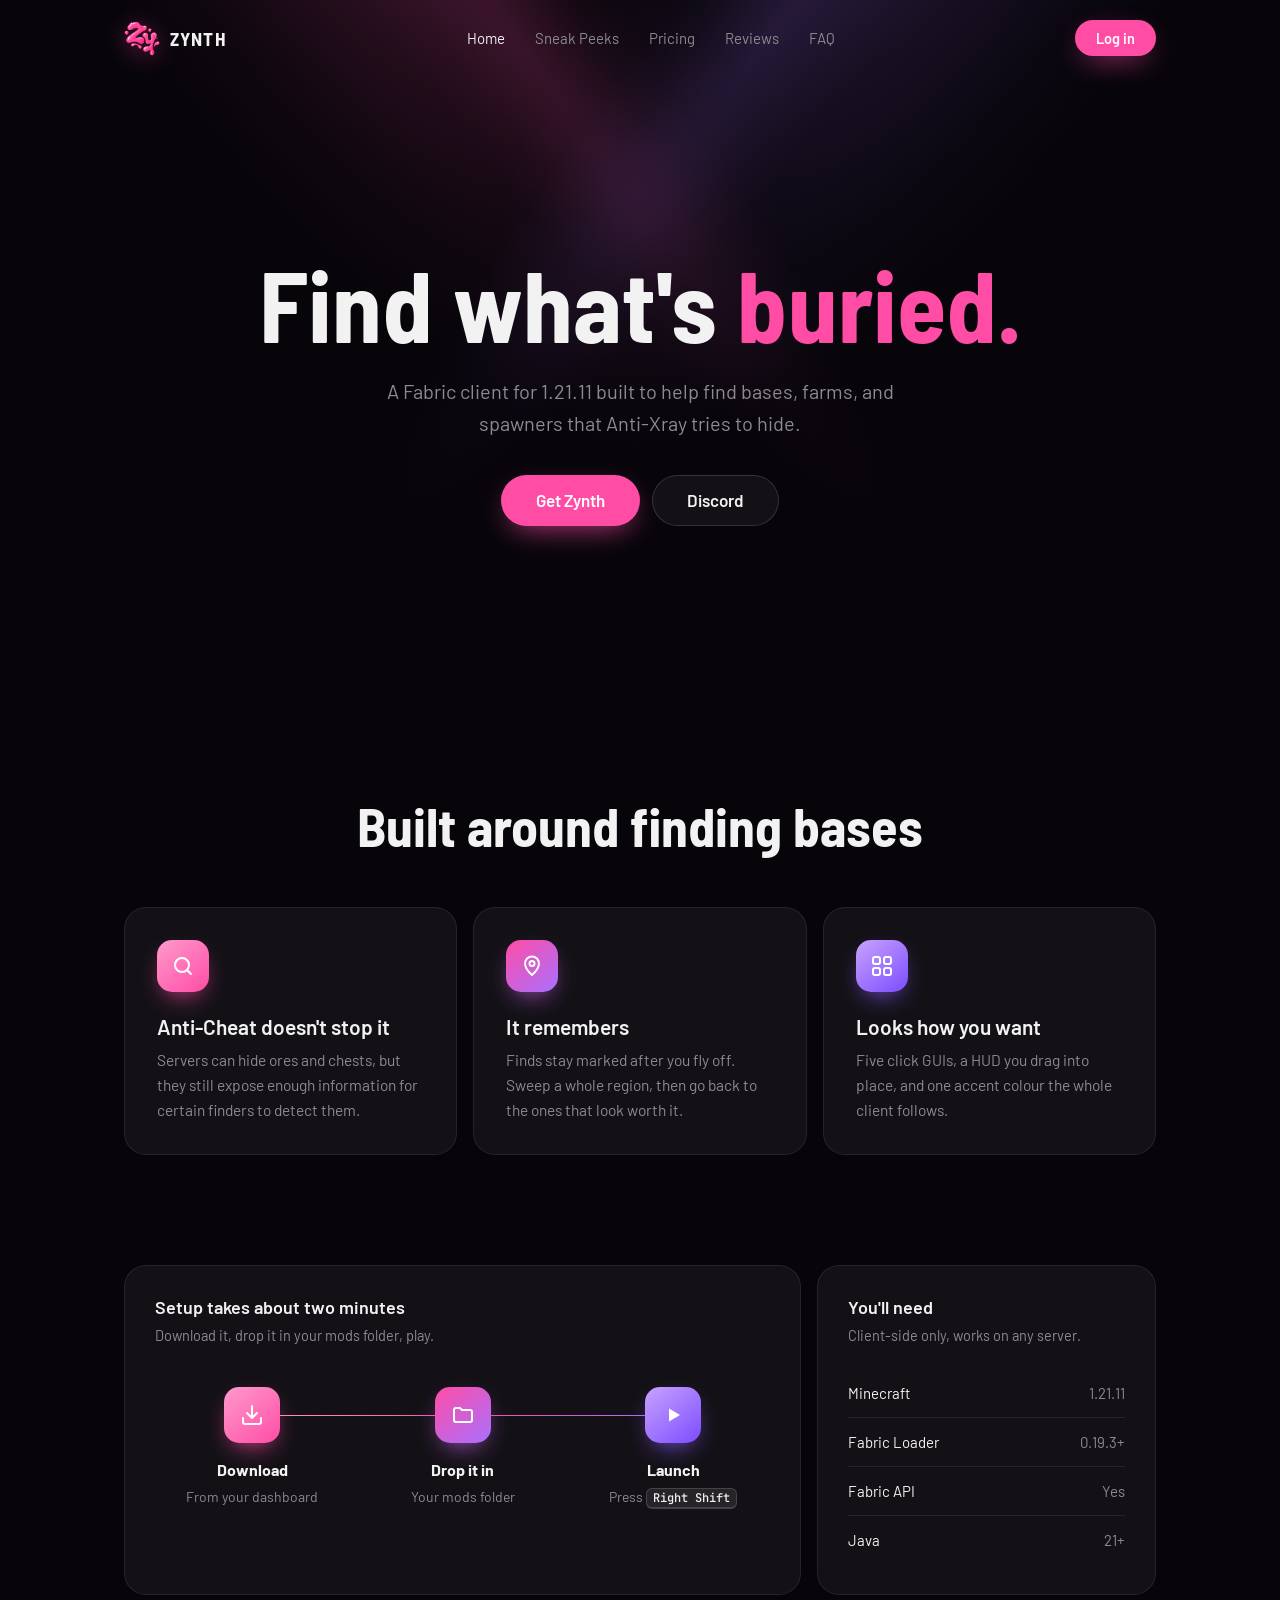
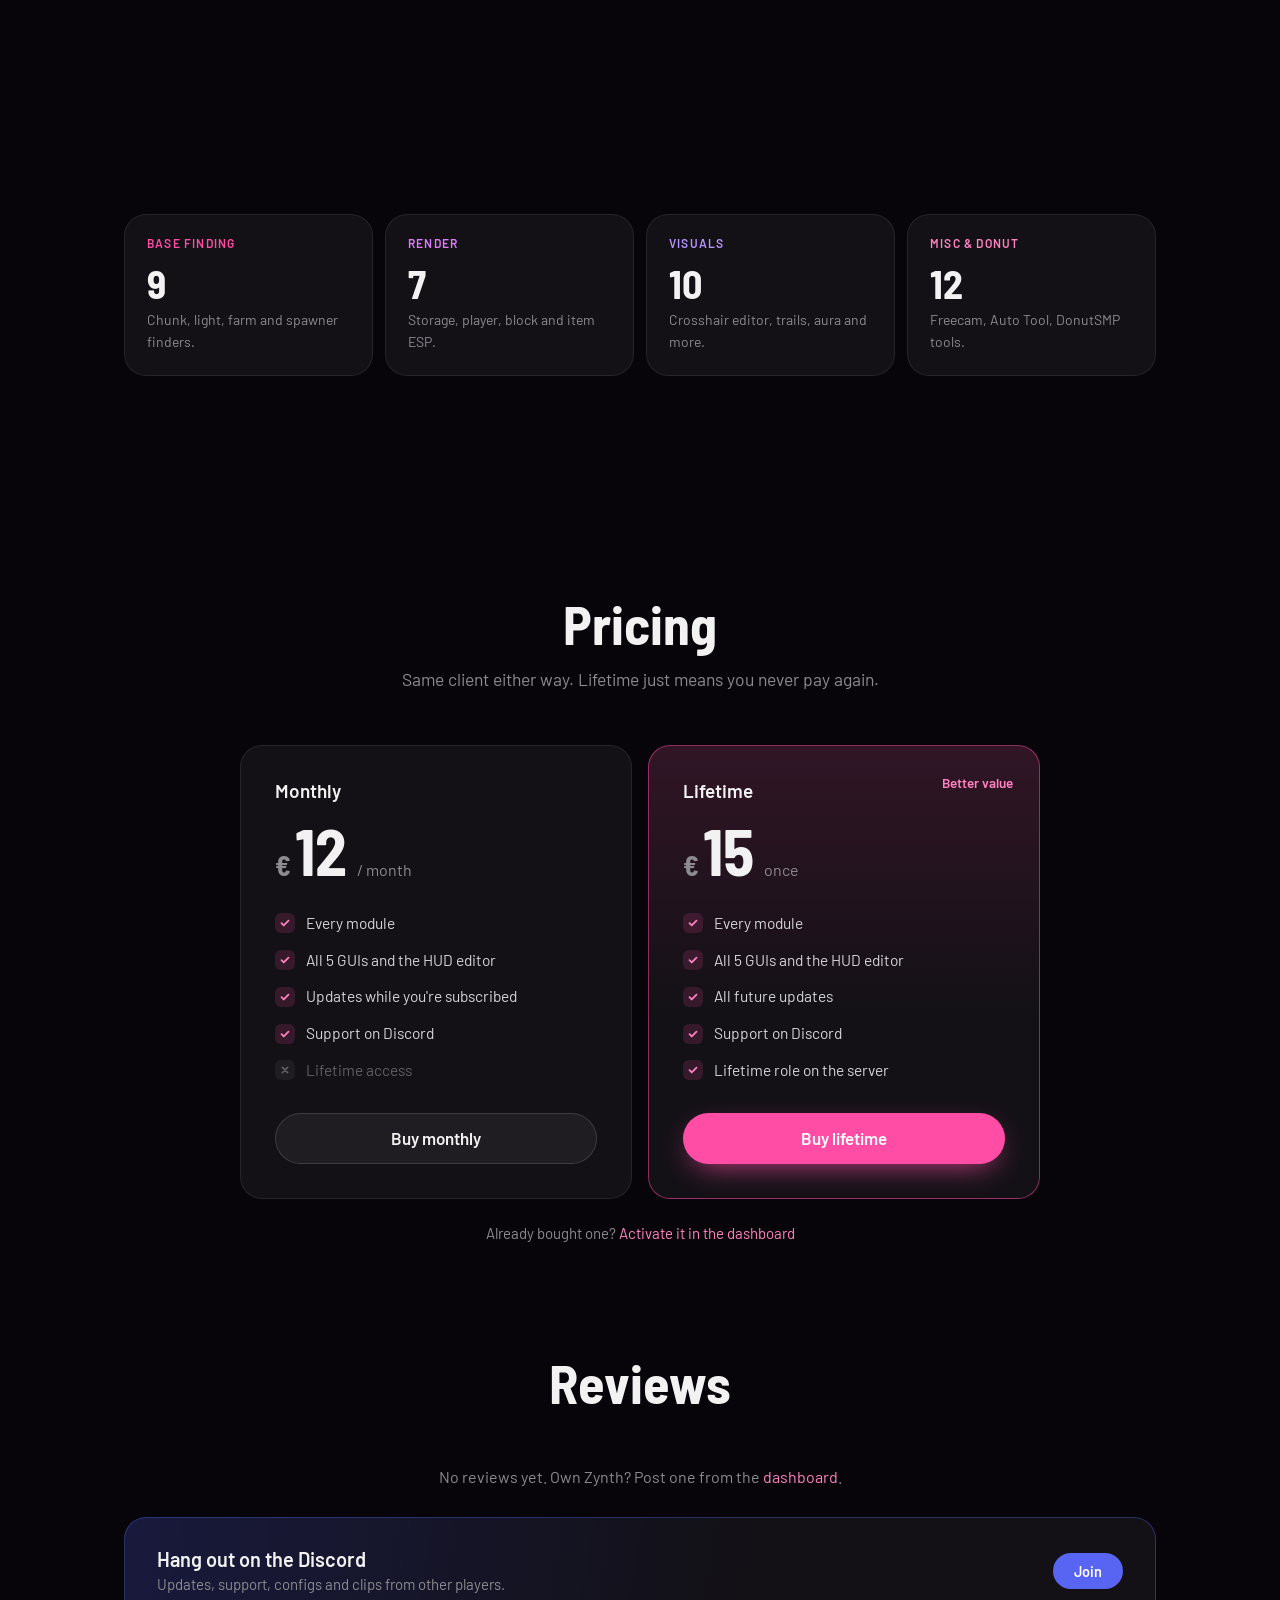
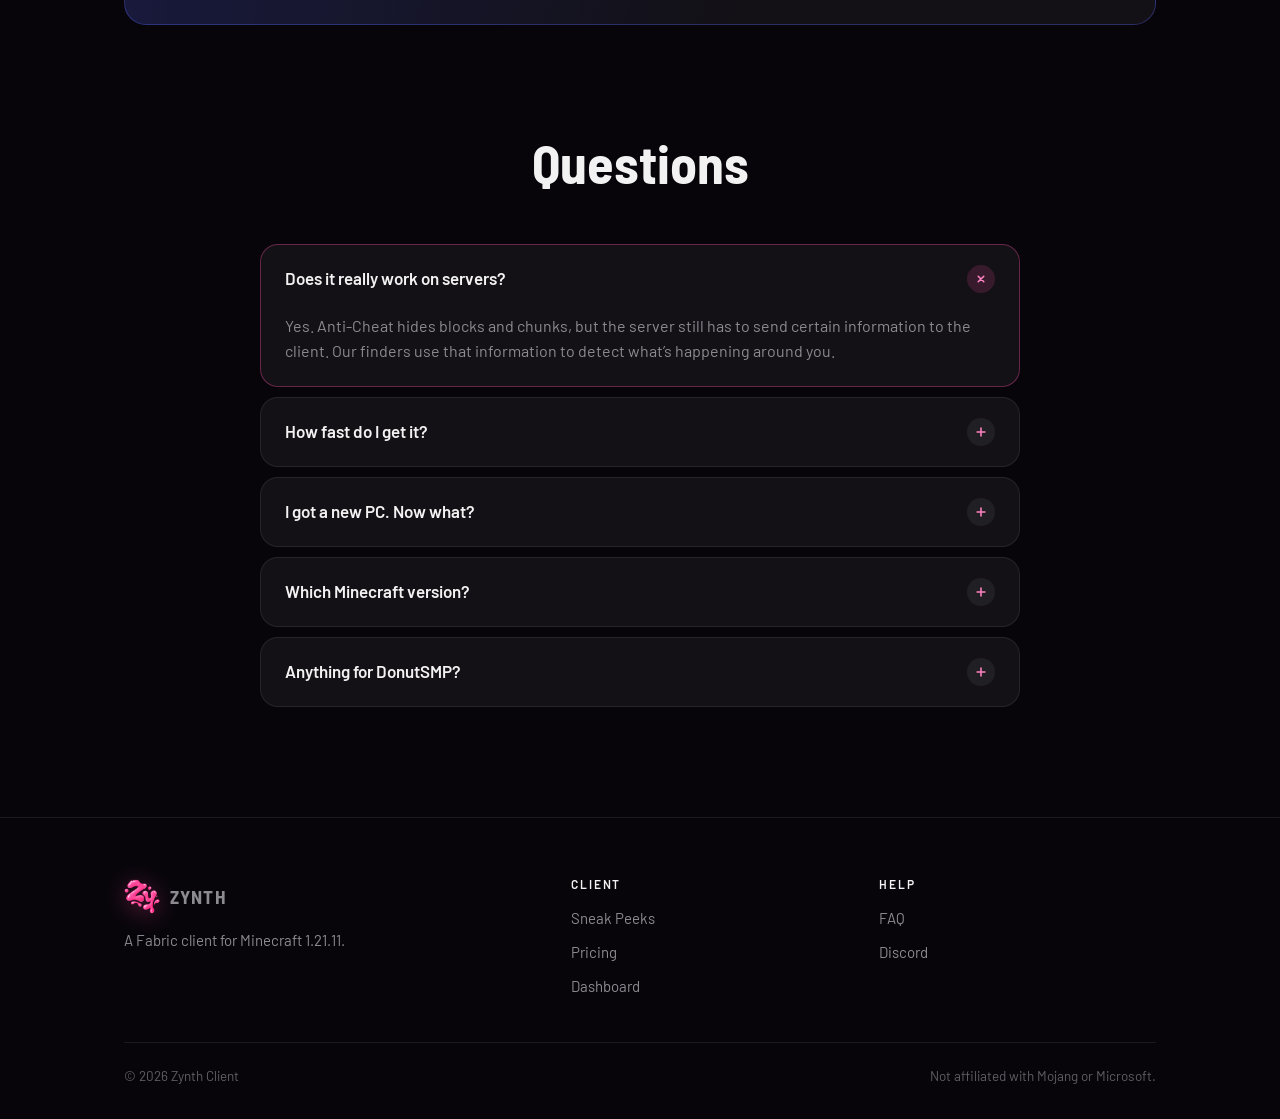
==== index.html @ 266015cf "Add files via upload" ====
<!DOCTYPE html>
<html lang="en">
<head>
<meta charset="UTF-8">
<meta name="viewport" content="width=device-width, initial-scale=1.0, viewport-fit=cover">
<title>Zynth Client</title>
<meta name="description" content="A Fabric client for 1.21.11 built to help find bases, farms, and spawners that Anti-Xray tries to hide.">
<meta name="theme-color" content="#07050A">
<script>document.documentElement.classList.add('js');</script>
<link rel="icon" type="image/png" href="zynth-logo.png">
<link rel="preconnect" href="https://fonts.googleapis.com">
<link rel="preconnect" href="https://fonts.gstatic.com" crossorigin>
<link rel="stylesheet" href="https://fonts.googleapis.com/css2?family=Barlow:wght@400;500;600;700&family=Barlow+Semi+Condensed:wght@600;700&family=JetBrains+Mono:wght@400;500&display=swap">
<link rel="stylesheet" href="zynth.css">

<style>
  /* ---------- Hero ---------- */
  .hero { position: relative; text-align: center; padding: 150px 0 110px; overflow: hidden; min-height: 82vh; display: flex; align-items: center; }
  .hero .wrap { width: 100%; }
  .beams { position: absolute; inset: 0; pointer-events: none; }
  .beam { position: absolute; top: -200px; width: 520px; height: 1300px; }
  .beam.l { left: -80px; transform: rotate(-38deg); transform-origin: top left; background: radial-gradient(60% 60% at 50% 30%, rgba(255,77,166,.16), rgba(255,77,166,.04) 50%, transparent 80%); }
  .beam.r { right: -80px; transform: rotate(38deg); transform-origin: top right; background: radial-gradient(60% 60% at 50% 30%, rgba(169,112,255,.14), rgba(169,112,255,.04) 50%, transparent 80%); }
  .beam.thin { width: 200px; opacity: .8; }
  .beam.l.thin { left: 200px; } .beam.r.thin { right: 200px; }
  .js .beams { opacity: 0; animation: fade 1.6s ease .2s forwards; }
  .hero .wrap { position: relative; z-index: 1; }

  h1 { font: 700 clamp(52px, 9vw, 100px)/1 var(--display); margin-bottom: 22px; }
  h1 .w { display: inline-block; }
  .js h1 .w { opacity: 0; transform: translateY(24px); animation: rise .7s cubic-bezier(.2,.8,.2,1) forwards; }
  .lede { font-size: clamp(18px, 2.2vw, 20px); color: var(--muted); max-width: 540px; margin: 0 auto 36px; }
  .ctas { display: flex; gap: 12px; justify-content: center; flex-wrap: wrap; }
  .js .up { opacity: 0; animation: rise .8s cubic-bezier(.2,.8,.2,1) forwards; }
  @keyframes rise { from { opacity: 0; transform: translateY(24px); } to { opacity: 1; transform: none; } }
  @keyframes fade { to { opacity: 1; } }
  @media (max-width: 480px) { .ctas .btn { width: 100%; } .hero { padding-top: 120px; } }

  /* ---------- Features ---------- */
  .why { display: grid; grid-template-columns: repeat(3, 1fr); gap: 16px; }
  .why .card { padding: 32px; }
  .why .tile { margin-bottom: 22px; }
  .why h3 { font: 600 21px/1.25 var(--font); margin-bottom: 8px; }
  .why p { color: var(--muted); font-size: 15.5px; }
  @media (max-width: 860px) { .why { grid-template-columns: 1fr; } }

  /* ---------- Setup ---------- */
  .setup { display: grid; grid-template-columns: 2fr 1fr; gap: 16px; }
  .setup .card { padding: 30px; }
  .setup h3 { font: 600 18px/1.3 var(--font); }
  .setup .sub { color: var(--muted); font-size: 14.5px; margin-top: 4px; }
  .steps { position: relative; display: grid; grid-template-columns: repeat(3, 1fr); gap: 16px; margin-top: 40px; }
  .steps::before, .steps::after { content: ""; position: absolute; top: 28px; left: 16.6%; right: 16.6%; height: 1px; }
  .steps::before { background: var(--line-strong); }
  .steps::after { background: linear-gradient(90deg, #FF9ACB, #FF4DA6, #A970FF); transform: scaleX(0); transform-origin: left; transition: transform 1.4s cubic-bezier(.2,.8,.2,1) .3s; }
  .in .steps::after, html:not(.js) .steps::after { transform: scaleX(1); }
  .steps::before, .steps::after { z-index: 0; }
  .step { text-align: center; position: relative; z-index: 1; }
  .step .tile { width: 56px; height: 56px; margin: 0 auto 14px; }
  .step b { display: block; font-size: 16px; }
  .step span { color: var(--muted); font-size: 14px; }
  kbd { font: 500 12px var(--mono); background: rgba(255,255,255,.08); border: 1px solid var(--line-strong); border-bottom-width: 2px; border-radius: 6px; padding: 1px 6px; color: var(--white); }
  .req ul { list-style: none; padding: 0; margin: 22px 0 0; }
  .req li { display: flex; justify-content: space-between; gap: 12px; padding: 12px 0; border-bottom: 1px solid var(--line); font-size: 15px; }
  .req li:last-child { border-bottom: 0; }
  .req li span { color: var(--muted); }
  @media (max-width: 860px) { .setup { grid-template-columns: 1fr; } }
  @media (max-width: 560px) {
    .steps { grid-template-columns: 1fr; gap: 18px; }
    .steps::before, .steps::after { display: none; }
    .step { display: flex; align-items: center; gap: 16px; text-align: left; }
    .step .tile { margin: 0; flex-shrink: 0; }
  }

  /* ---------- Module preview ---------- */
  .mod-preview { display: grid; grid-template-columns: repeat(4, 1fr); gap: 12px; }
  .mp { padding: 22px; }
  .mp .cat { font: 600 12px/1 var(--font); letter-spacing: .1em; text-transform: uppercase; }
  .mp .count { font: 700 40px/1 var(--display); margin: 14px 0 6px; }
  .mp p { color: var(--muted); font-size: 14px; }
  .center { text-align: center; margin-top: 30px; }
  @media (max-width: 860px) { .mod-preview { grid-template-columns: 1fr 1fr; } }

  /* ---------- Pricing ---------- */
  .plans { display: grid; grid-template-columns: 1fr 1fr; gap: 16px; max-width: 800px; margin: 0 auto; }
  .plan { padding: 34px; display: flex; flex-direction: column; }
  .plan.best { border-color: rgba(255,77,166,.5); background: linear-gradient(180deg, rgba(84,35,61,.55), var(--surface) 60%); }
  .badge { position: absolute; top: 26px; right: 26px; font-size: 13.5px; font-weight: 600; color: var(--pink-light); }
  .plan h3 { font: 600 19px/1.2 var(--font); }
  .price { display: flex; align-items: baseline; gap: 4px; margin: 16px 0 4px; }
  .price .cur { font: 700 28px/1 var(--display); color: var(--muted); }
  .price .amt { font: 700 64px/1 var(--display); }
  .price .per { color: var(--muted); margin-left: 6px; }
  .plan ul { list-style: none; padding: 0; margin: 24px 0 30px; display: grid; gap: 12px; }
  .plan li { display: flex; align-items: center; gap: 11px; font-size: 15.5px; color: var(--text); }
  .plan li::before { content: ""; flex-shrink: 0; width: 20px; height: 20px; border-radius: 6px; background: rgba(255,77,166,.15) url("data:image/svg+xml,%3Csvg xmlns='http://www.w3.org/2000/svg' viewBox='0 0 16 16'%3E%3Cpath d='M4 8.2l2.6 2.6L12 5.4' fill='none' stroke='%23FF82C1' stroke-width='2' stroke-linecap='round' stroke-linejoin='round'/%3E%3C/svg%3E") center / 14px no-repeat; }
  .plan li.no { color: var(--dim); }
  .plan li.no::before { background: rgba(255,255,255,.05) url("data:image/svg+xml,%3Csvg xmlns='http://www.w3.org/2000/svg' viewBox='0 0 16 16'%3E%3Cpath d='M5 5l6 6M11 5l-6 6' fill='none' stroke='%235E5E63' stroke-width='2' stroke-linecap='round'/%3E%3C/svg%3E") center / 14px no-repeat; }
  .plan .btn { margin-top: auto; width: 100%; }
  .after { text-align: center; color: var(--muted); margin-top: 22px; font-size: 15px; }
  .after a { color: var(--pink-light); }
  @media (max-width: 700px) { .plans { grid-template-columns: 1fr; } .plan { padding: 28px; } }

  /* ---------- Reviews ---------- */
  .reviews { display: grid; grid-template-columns: repeat(3, 1fr); gap: 14px; }
  .review { padding: 24px; display: flex; flex-direction: column; }
  .stars { color: var(--pink); letter-spacing: 3px; margin-bottom: 12px; }
  .review p { color: var(--text); font-size: 15.5px; overflow-wrap: anywhere; }
  .who { margin-top: auto; padding-top: 18px; display: flex; align-items: center; gap: 10px; font-size: 14px; color: var(--muted); }
  .who img { width: 30px; height: 30px; border-radius: 50%; }
  .no-reviews { text-align: center; color: var(--muted); }
  .no-reviews a { color: var(--pink-light); }
  .discord { margin-top: 28px; padding: 28px 32px; display: flex; align-items: center; justify-content: space-between; gap: 20px; flex-wrap: wrap;
    background: linear-gradient(100deg, rgba(88,101,242,.22), var(--surface) 60%); border-color: rgba(88,101,242,.35); }
  .discord h3 { font: 600 20px/1.3 var(--font); }
  .discord p { color: var(--muted); font-size: 15px; }
  @media (max-width: 860px) { .reviews { grid-template-columns: 1fr; } }

  /* ---------- FAQ ---------- */
  .faq { max-width: 760px; margin: 0 auto; display: grid; gap: 10px; }
  .faq details { background: var(--surface); border: 1px solid var(--line); border-radius: 18px; transition: border-color .2s; }
  .faq details[open] { border-color: rgba(255,77,166,.35); }
  .faq summary { list-style: none; cursor: pointer; padding: 20px 24px; display: flex; justify-content: space-between; align-items: center; gap: 16px; font-weight: 600; font-size: 17px; }
  .faq summary::-webkit-details-marker { display: none; }
  .faq summary::after { content: ""; flex-shrink: 0; width: 28px; height: 28px; border-radius: 50%; transition: transform .25s, background-color .25s;
    background: rgba(255,255,255,.06) url("data:image/svg+xml,%3Csvg xmlns='http://www.w3.org/2000/svg' viewBox='0 0 16 16'%3E%3Cpath d='M8 3.5v9M3.5 8h9' stroke='%23FF82C1' stroke-width='1.8' stroke-linecap='round'/%3E%3C/svg%3E") center / 14px no-repeat; }
  .faq details[open] summary::after { transform: rotate(45deg); background-color: rgba(255,77,166,.16); }
  .faq p { padding: 0 24px 22px; color: var(--muted); }
</style>
</head>
<body>

<nav class="top">
  <div class="wrap">
    <a class="brand" href="index.html"><img src="zynth-logo.png" alt="">ZYNTH</a>
    <div class="navlinks">
      <a href="index.html" class="current">Home</a>
      <a href="sneak-peeks.html">Sneak Peeks</a>
      <a href="#pricing">Pricing</a>
      <a href="#reviews">Reviews</a>
      <a href="#faq">FAQ</a>
    </div>
    <div class="nav-right">
      <a href="dashboard.html" class="btn btn-primary btn-sm">Log in</a>
      <button class="burger" aria-label="Menu" aria-expanded="false"><svg viewBox="0 0 24 24" fill="none" stroke="currentColor" stroke-width="2" stroke-linecap="round"><path d="M4 7h16M4 12h16M4 17h16"/></svg></button>
    </div>
  </div>
  <div class="mobile-menu"><a href="sneak-peeks.html">Sneak Peeks</a><a href="#pricing">Pricing</a><a href="#reviews">Reviews</a><a href="#faq">FAQ</a>
  </div>
</nav>

<!-- HERO -->
<header class="hero">
  <div class="beams" aria-hidden="true">
    <div class="beam l"></div><div class="beam l thin"></div>
    <div class="beam r"></div><div class="beam r thin"></div>
  </div>
  <div class="wrap">
    <h1 aria-label="Find what's buried.">
      <span class="w" style="animation-delay:.2s">Find</span>
      <span class="w" style="animation-delay:.32s">what's</span>
      <span class="w accent" style="animation-delay:.44s">buried.</span>
    </h1>
    <p class="lede up" style="animation-delay:.65s">A Fabric client for 1.21.11 built to help find bases, farms, and spawners that Anti-Xray tries to hide.</p>
    <div class="ctas up" style="animation-delay:.8s">
      <a href="#pricing" class="btn btn-primary">Get Zynth</a>
      <a href="https://discord.com/invite/Xa6BaUTgVs" class="btn btn-ghost">Discord</a>
    </div>

  </div>
  </div>
</header>

<!-- FEATURES -->
<section id="features" style="padding-top:60px">
  <div class="wrap">
    <div class="head reveal"><h2>Built around finding bases</h2></div>
    <div class="why">
      <div class="card reveal">
        <div class="glow t1"></div>
        <div class="tile t1"><svg viewBox="0 0 24 24" fill="none" stroke="currentColor" stroke-width="2" stroke-linecap="round" stroke-linejoin="round"><circle cx="11" cy="11" r="7"/><path d="m20 20-3.5-3.5"/></svg></div>
        <h3>Anti-Cheat doesn't stop it</h3>
        <p>Servers can hide ores and chests, but they still expose enough information for certain finders to detect them.</p>
      </div>
      <div class="card reveal">
        <div class="glow t2"></div>
        <div class="tile t2"><svg viewBox="0 0 24 24" fill="none" stroke="currentColor" stroke-width="2" stroke-linecap="round" stroke-linejoin="round"><path d="M12 21s-7-6.2-7-11.5A7 7 0 0 1 19 9.5C19 14.8 12 21 12 21z"/><circle cx="12" cy="9.5" r="2.5"/></svg></div>
        <h3>It remembers</h3>
        <p>Finds stay marked after you fly off. Sweep a whole region, then go back to the ones that look worth it.</p>
      </div>
      <div class="card reveal">
        <div class="glow t3"></div>
        <div class="tile t3"><svg viewBox="0 0 24 24" fill="none" stroke="currentColor" stroke-width="2" stroke-linecap="round" stroke-linejoin="round"><rect x="3" y="3" width="7" height="7" rx="2"/><rect x="14" y="3" width="7" height="7" rx="2"/><rect x="3" y="14" width="7" height="7" rx="2"/><rect x="14" y="14" width="7" height="7" rx="2"/></svg></div>
        <h3>Looks how you want</h3>
        <p>Five click GUIs, a HUD you drag into place, and one accent colour the whole client follows.</p>
      </div>
    </div>
  </div>
</section>

<!-- SETUP -->
<section style="padding-top:0">
  <div class="wrap setup">
    <div class="card reveal">
      <h3>Setup takes about two minutes</h3>
      <p class="sub">Download it, drop it in your mods folder, play.</p>
      <div class="steps">
        <div class="step"><div class="tile t1"><svg viewBox="0 0 24 24" fill="none" stroke="currentColor" stroke-width="2" stroke-linecap="round" stroke-linejoin="round"><path d="M21 15v4a2 2 0 0 1-2 2H5a2 2 0 0 1-2-2v-4M7 10l5 5 5-5M12 15V3"/></svg></div><div><b>Download</b><span>From your dashboard</span></div></div>
        <div class="step"><div class="tile t2"><svg viewBox="0 0 24 24" fill="none" stroke="currentColor" stroke-width="2" stroke-linecap="round" stroke-linejoin="round"><path d="M3 7a2 2 0 0 1 2-2h4l2 2h8a2 2 0 0 1 2 2v8a2 2 0 0 1-2 2H5a2 2 0 0 1-2-2z"/></svg></div><div><b>Drop it in</b><span>Your mods folder</span></div></div>
        <div class="step"><div class="tile t3"><svg viewBox="0 0 24 24" fill="currentColor"><path d="M8 5.5v13l11-6.5z"/></svg></div><div><b>Launch</b><span>Press <kbd>Right Shift</kbd></span></div></div>
      </div>
    </div>
    <div class="card req reveal">
      <h3>You'll need</h3>
      <p class="sub">Client-side only, works on any server.</p>
      <ul>
        <li>Minecraft <span>1.21.11</span></li>
        <li>Fabric Loader <span>0.19.3+</span></li>
        <li>Fabric API <span>Yes</span></li>
        <li>Java <span>21+</span></li>
      </ul>
    </div>
  </div>
</section>

<!-- MODULES PREVIEW -->
<section style="padding-top:0">
  <div class="wrap">
    <div class="head reveal"><h2>38 modules</h2></div>
    <div class="mod-preview">
      <div class="card mp reveal"><div class="glow t1"></div><div class="cat accent">Base Finding</div><div class="count">9</div><p>Chunk, light, farm and spawner finders.</p></div>
      <div class="card mp reveal"><div class="glow t2"></div><div class="cat" style="color:#E07BFF">Render</div><div class="count">7</div><p>Storage, player, block and item ESP.</p></div>
      <div class="card mp reveal"><div class="glow t3"></div><div class="cat" style="color:#B794FF">Visuals</div><div class="count">10</div><p>Crosshair editor, trails, aura and more.</p></div>
      <div class="card mp reveal"><div class="glow t1"></div><div class="cat" style="color:var(--pink-light)">Misc &amp; Donut</div><div class="count">12</div><p>Freecam, Auto Tool, DonutSMP tools.</p></div>
    </div>
  </div>
</section>

<!-- PRICING -->
<section id="pricing">
  <div class="wrap">
    <div class="head reveal">
      <h2>Pricing</h2>
      <p>Same client either way. Lifetime just means you never pay again.</p>
    </div>
    <div class="plans">
      <div class="card plan reveal">
        <h3>Monthly</h3>
        <div class="price"><span class="cur">€</span><span class="amt">12</span><span class="per">/ month</span></div>
        <ul>
          <li>Every module</li>
          <li>All 5 GUIs and the HUD editor</li>
          <li>Updates while you're subscribed</li>
          <li>Support on Discord</li>
          <li class="no">Lifetime access</li>
        </ul>
        <a href="https://blizzardclient.mysellauth.com/checkout-link?cart[0][productId]=752041&cart[0][variantId]=1236946&cart[0][quantity]=1" class="btn btn-ghost">Buy monthly</a>
      </div>
      <div class="card plan best reveal">
        <span class="badge">Better value</span>
        <h3>Lifetime</h3>
        <div class="price"><span class="cur">€</span><span class="amt">15</span><span class="per">once</span></div>
        <ul>
          <li>Every module</li>
          <li>All 5 GUIs and the HUD editor</li>
          <li>All future updates</li>
          <li>Support on Discord</li>
          <li>Lifetime role on the server</li>
        </ul>
        <a href="https://blizzardclient.mysellauth.com/checkout-link?cart[0][productId]=743791&cart[0][variantId]=1217599&cart[0][quantity]=1" class="btn btn-primary">Buy lifetime</a>
      </div>
    </div>
    <p class="after">Already bought one? <a href="dashboard.html">Activate it in the dashboard</a></p>
  </div>
</section>

<!-- REVIEWS: loaded from the dashboard API -->
<section id="reviews" style="padding-top:0">
  <div class="wrap">
    <div class="head reveal"><h2>Reviews</h2></div>
    <div class="reviews" id="review-list" hidden></div>
    <p class="no-reviews" id="no-reviews">No reviews yet. Own Zynth? Post one from the <a href="dashboard.html">dashboard</a>.</p>
    <a class="card discord reveal" href="https://discord.com/invite/Xa6BaUTgVs">
      <div>
        <h3>Hang out on the Discord</h3>
        <p>Updates, support, configs and clips from other players.</p>
      </div>
      <span class="btn btn-discord btn-sm">Join</span>
    </a>
  </div>
</section>

<!-- FAQ -->
<section id="faq" style="padding-top:0">
  <div class="wrap">
    <div class="head reveal"><h2>Questions</h2></div>
    <div class="faq reveal">
      <details open>
        <summary>Does it really work on servers?</summary>
        <p>Yes. Anti-Cheat hides blocks and chunks, but the server still has to send certain information to the client. Our finders use that information to detect what’s happening around you.
</p>
      </details>
      <details>
        <summary>How fast do I get it?</summary>
        <p>Straight away. Your key comes as soon as the payment clears, and you download from the dashboard.</p>
      </details>
      <details>
        <summary>I got a new PC. Now what?</summary>
        <p>Reset your HWID directly in the dashboard! You get two resets per month, and they refill on the 1st of every month.

If you ever have an emergency or need some extra help, feel free to open a support ticket! Our AI assistant and staff are always here to help you out.</p>
      </details>
      <details>
        <summary>Which Minecraft version?</summary>
        <p>Java 1.21.11 on Fabric Loader 0.19.3 or newer, with Fabric API and Java 21. More versions are coming soon!</p>
      </details>
      <details>
        <summary>Anything for DonutSMP?</summary>
        <p>Made specifically for DonutSMP. Check the Modules tab to see everything included.</p>
      </details>
    </div>
  </div>
</section>

<footer>
  <div class="wrap">
    <div class="foot">
      <div>
        <a class="brand" href="index.html"><img src="zynth-logo.png" alt="">ZYNTH</a>
        <p>A Fabric client for Minecraft 1.21.11.</p>
      </div>
      <div>
        <h4>Client</h4>
        <ul><li><a href="sneak-peeks.html">Sneak Peeks</a></li><li><a href="#pricing">Pricing</a></li><li><a href="dashboard.html">Dashboard</a></li></ul>
      </div>
      <div>
        <h4>Help</h4>
        <ul><li><a href="#faq">FAQ</a></li><li><a href="https://discord.com/invite/Xa6BaUTgVs">Discord</a></li></ul>
      </div>
    </div>
    <div class="legal">
      <span>© 2026 Zynth Client</span>
      <span>Not affiliated with Mojang or Microsoft.</span>
    </div>
  </div>
</footer>

<script src="zynth.js"></script>
<script>
  // Reviews come from the same API the dashboard uses
  (function () {
    var API_URL = 'https://blizzardapi.exasty.workers.dev';
    function esc(s) { return (s || '').replace(/[&<>"']/g, function (c) { return { '&': '&amp;', '<': '&lt;', '>': '&gt;', '"': '&quot;', "'": '&#39;' }[c]; }); }
    fetch(API_URL + '/reviews').then(function (r) { return r.json(); }).then(function (data) {
      var reviews = (data.reviews || []).filter(function (r) { return r.stars >= 4 && r.text; }).slice(0, 6);
      if (!reviews.length) return;
      var list = document.getElementById('review-list');
      list.innerHTML = reviews.map(function (r) {
        var avatar = (r.discord_id && r.avatar) ? 'https://cdn.discordapp.com/avatars/' + r.discord_id + '/' + r.avatar + '.png?size=64' : 'https://cdn.discordapp.com/embed/avatars/0.png';
        return '<div class="card review"><div class="stars">' + '★'.repeat(r.stars) + '</div><p>' + esc(r.text) + '</p>' +
          '<div class="who"><img src="' + avatar + '" alt="" loading="lazy">' + esc(r.username || 'Anonymous') + '</div></div>';
      }).join('');
      list.hidden = false;
      document.getElementById('no-reviews').hidden = true;
    }).catch(function () {});
  })();
</script>
</body>
</html>
---- zynth.css ----
/* Shared styles for index.html and modules.html */
:root {
  --black: #07050A;
  --surface: #131116;
  --surface-2: #1A171E;
  --white: #F2F2F2;
  --text: #D4D4D6;
  --muted: #8B8B90;
  --dim: #5E5E63;
  --line: rgba(255,255,255,0.08);
  --line-strong: rgba(255,255,255,0.14);
  --pink: #FF4DA6;
  --pink-light: #FF82C1;
  --pink-deep: #54233D;
  --violet: #A970FF;
  --g1: linear-gradient(140deg, #FF9ACB, #FF4DA6);
  --g2: linear-gradient(140deg, #FF4DA6, #A970FF);
  --g3: linear-gradient(140deg, #C9A2FF, #7B4DFF);
  --font: "Barlow", "Segoe UI", system-ui, sans-serif;
  --display: "Barlow Semi Condensed", "Barlow", system-ui, sans-serif;
  --mono: "JetBrains Mono", ui-monospace, Consolas, monospace;
}

* { box-sizing: border-box; }
html { scroll-behavior: smooth; }
body { margin: 0; background: var(--black); color: var(--white); font: 400 16px/1.6 var(--font); -webkit-font-smoothing: antialiased; overflow-x: hidden; }
a { color: inherit; text-decoration: none; }
h1, h2, h3, h4, p { margin: 0; }
img { display: block; max-width: 100%; }
[hidden] { display: none !important; }
::selection { background: var(--pink); color: #fff; }
:focus-visible { outline: 2px solid var(--pink); outline-offset: 3px; border-radius: 8px; }

.wrap { max-width: 1080px; margin: 0 auto; padding-inline: 24px; }
@media (max-width: 600px) { .wrap { padding-inline: 16px; } }

.accent { color: var(--pink); }

/* ---------- Buttons ---------- */
.btn {
  position: relative; overflow: hidden;
  display: inline-flex; align-items: center; justify-content: center; gap: 8px;
  font: 600 17px/1 var(--font); padding: 16px 34px; border-radius: 999px;
  border: 1px solid transparent; cursor: pointer; white-space: nowrap;
  transition: background .2s, transform .2s, filter .2s;
}
.btn-primary { background: var(--pink); color: #fff; box-shadow: 0 10px 30px -10px rgba(255,77,166,.8); }
.btn-primary:hover { background: var(--pink-light); transform: translateY(-1px); }
.btn-primary::after {
  content: ""; position: absolute; top: 0; left: 0; width: 45%; height: 100%;
  background: linear-gradient(90deg, transparent, rgba(255,255,255,.3), transparent);
  transform: translateX(-120%) skewX(-15deg); animation: glint 3.5s ease-in-out infinite;
}
@keyframes glint { 0%, 60% { transform: translateX(-120%) skewX(-15deg); } 100% { transform: translateX(330%) skewX(-15deg); } }
.btn-ghost { background: rgba(255,255,255,.05); border-color: var(--line-strong); color: var(--white); }
.btn-ghost:hover { background: rgba(255,255,255,.1); }
.btn-discord { background: #5865F2; color: #fff; }
.btn-discord:hover { filter: brightness(1.1); }
.btn-sm { font-size: 14.5px; padding: 10px 20px; }
.btn-sm::after { display: none; }

/* ---------- Nav ---------- */
nav.top { position: fixed; inset: 0 0 auto; z-index: 50; padding-top: env(safe-area-inset-top, 0px); border-bottom: 1px solid transparent; transition: background .3s, border-color .3s; }
nav.top.scrolled, nav.top.solid { background: rgba(7,5,10,.82); backdrop-filter: blur(14px); -webkit-backdrop-filter: blur(14px); border-color: var(--line); }
nav.top .wrap { height: 76px; display: flex; align-items: center; justify-content: space-between; gap: 16px; }
.brand { display: flex; align-items: center; gap: 10px; font: 700 19px/1 var(--display); letter-spacing: .06em; }
.brand img { width: 36px; height: 36px; filter: drop-shadow(0 4px 12px rgba(255,77,166,.45)); }
.navlinks { display: flex; gap: 30px; font-size: 15px; color: var(--muted); }
.navlinks a { transition: color .15s; }
.navlinks a:hover, .navlinks a.current { color: var(--white); }
.nav-right { display: flex; align-items: center; gap: 8px; }
.burger { display: none; width: 40px; height: 40px; border-radius: 12px; border: 1px solid var(--line-strong); background: rgba(255,255,255,.04); color: var(--white); cursor: pointer; align-items: center; justify-content: center; }
.burger svg { width: 18px; height: 18px; }
.mobile-menu { display: none; }
@media (max-width: 820px) {
  .navlinks { display: none; }
  .burger { display: inline-flex; }
  .mobile-menu.open { display: grid; gap: 4px; padding: 8px 16px 16px; background: rgba(7,5,10,.96); border-bottom: 1px solid var(--line); }
  .mobile-menu a { padding: 12px 8px; color: var(--text); font-size: 16px; border-radius: 10px; }
  .mobile-menu a:hover { background: rgba(255,255,255,.05); }
}

/* ---------- Sections ---------- */
section { padding: 110px 0; scroll-margin-top: 76px; position: relative; }
.head { text-align: center; max-width: 620px; margin: 0 auto 52px; }
.head h2 { font: 700 clamp(36px, 5vw, 54px)/1.05 var(--display); }
.head p { color: var(--muted); font-size: 17.5px; margin-top: 12px; }
@media (max-width: 600px) { section { padding: 80px 0; } .head { margin-bottom: 38px; } }

.card {
  position: relative; overflow: hidden; background: var(--surface); border: 1px solid var(--line); border-radius: 22px;
  transition: transform .4s cubic-bezier(.16,1,.3,1), border-color .3s;
}
.card .glow { position: absolute; top: -70px; right: -70px; width: 180px; height: 180px; border-radius: 50%; filter: blur(60px); opacity: 0; transition: opacity .5s; pointer-events: none; }
.card:hover { transform: translateY(-4px); border-color: var(--line-strong); }
.card:hover .glow { opacity: .3; }

.tile { width: 52px; height: 52px; border-radius: 15px; display: grid; place-items: center; color: #fff; }
.tile svg { width: 24px; height: 24px; }
.t1 { background: var(--g1); box-shadow: 0 10px 26px -10px #FF4DA6; }
.t2 { background: var(--g2); box-shadow: 0 10px 26px -10px #C060E0; }
.t3 { background: var(--g3); box-shadow: 0 10px 26px -10px #8B5CFF; }
.glow.t1, .glow.t2, .glow.t3 { box-shadow: none; }

/* ---------- Footer ---------- */
footer { border-top: 1px solid var(--line); padding: 60px 0 calc(32px + env(safe-area-inset-bottom, 0px)); color: var(--muted); }
.foot { display: grid; grid-template-columns: 1.5fr 1fr 1fr; gap: 32px; }
.foot p { margin-top: 14px; font-size: 15px; max-width: 280px; }
.foot h4 { color: var(--white); font: 600 12px/1 var(--font); letter-spacing: .16em; text-transform: uppercase; margin-bottom: 16px; }
.foot ul { list-style: none; margin: 0; padding: 0; display: grid; gap: 10px; font-size: 15px; }
.foot a:hover { color: var(--white); }
.legal { margin-top: 44px; padding-top: 22px; border-top: 1px solid var(--line); display: flex; justify-content: space-between; flex-wrap: wrap; gap: 10px; font-size: 13.5px; color: var(--dim); }
@media (max-width: 700px) { .foot { grid-template-columns: 1fr 1fr; } .foot > div:first-child { grid-column: 1 / -1; } }

/* ---------- Reveal ---------- */
.js .reveal { opacity: 0; transform: translateY(22px); transition: opacity .7s ease, transform .7s cubic-bezier(.2,.8,.2,1); }
.js .reveal.in { opacity: 1; transform: none; }

@media (prefers-reduced-motion: reduce) {
  *, *::before, *::after { animation: none !important; transition: none !important; }
  .js .reveal { opacity: 1; transform: none; }
}
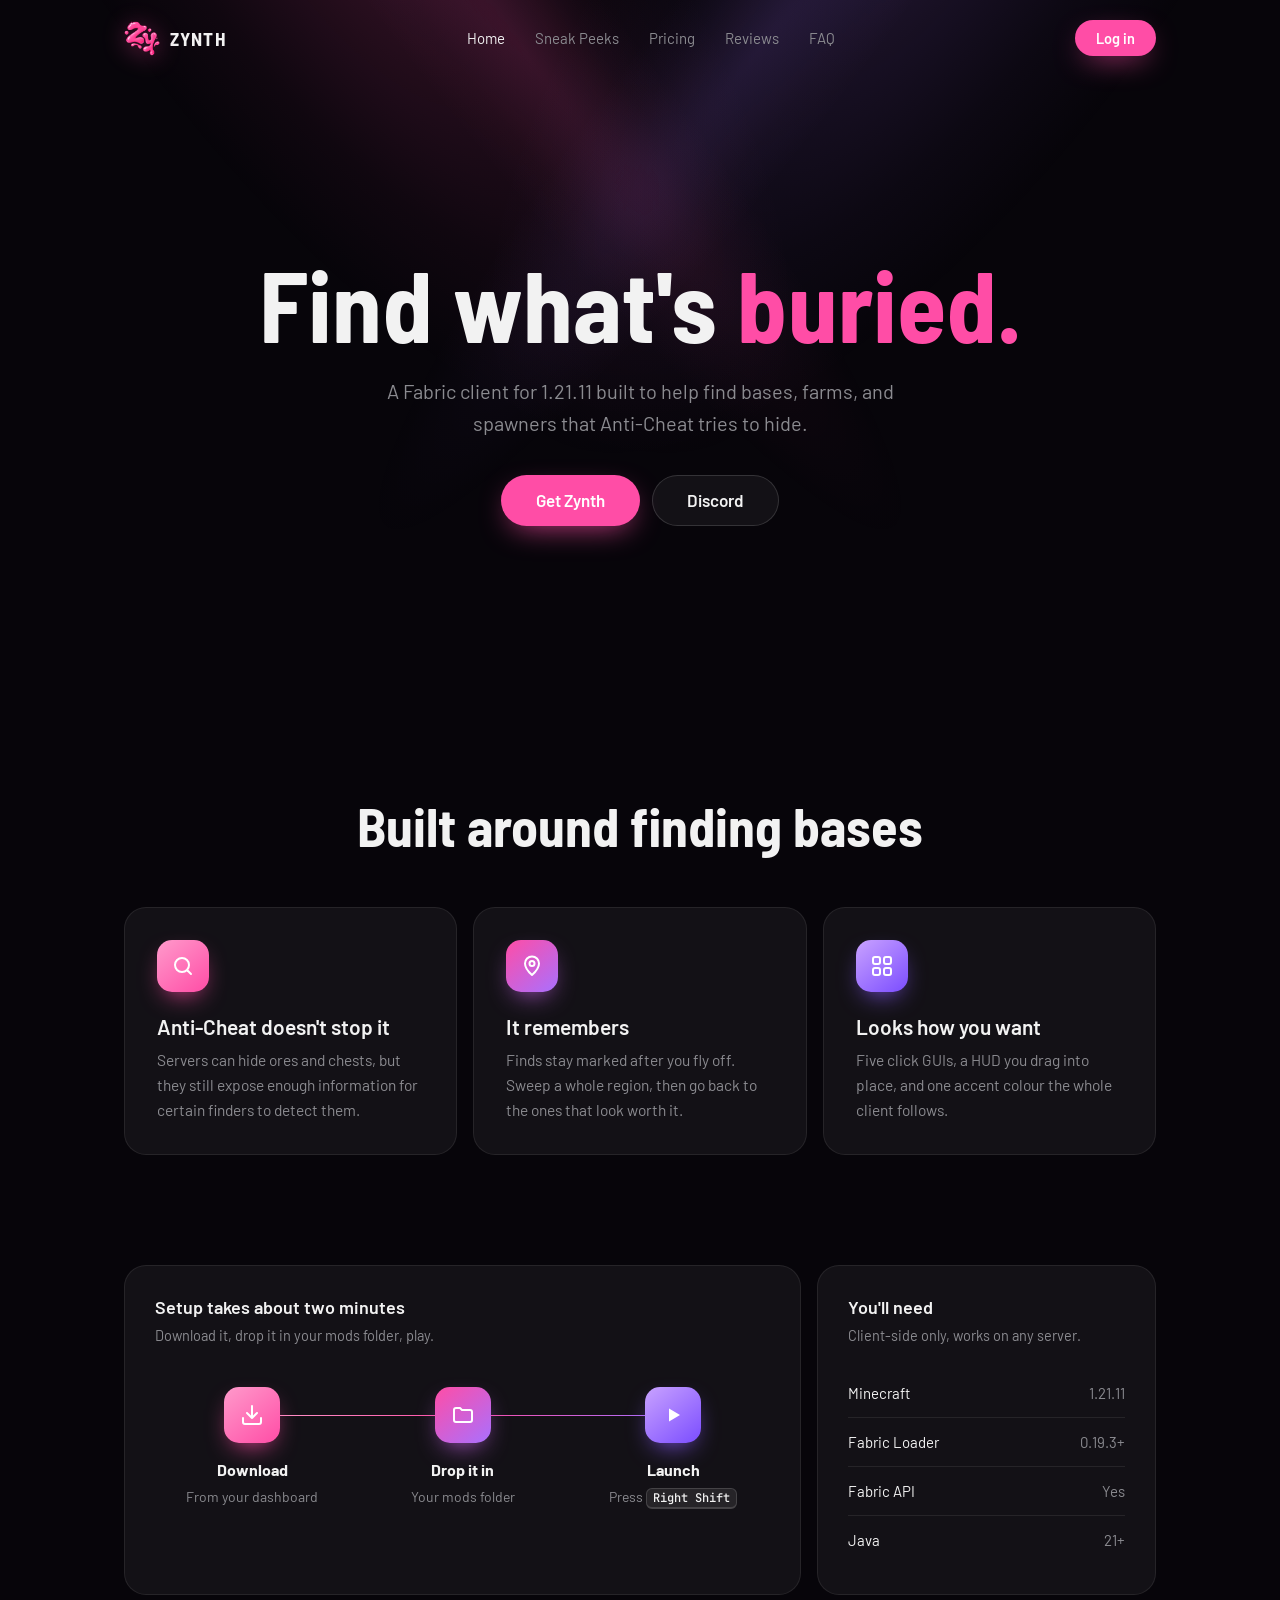
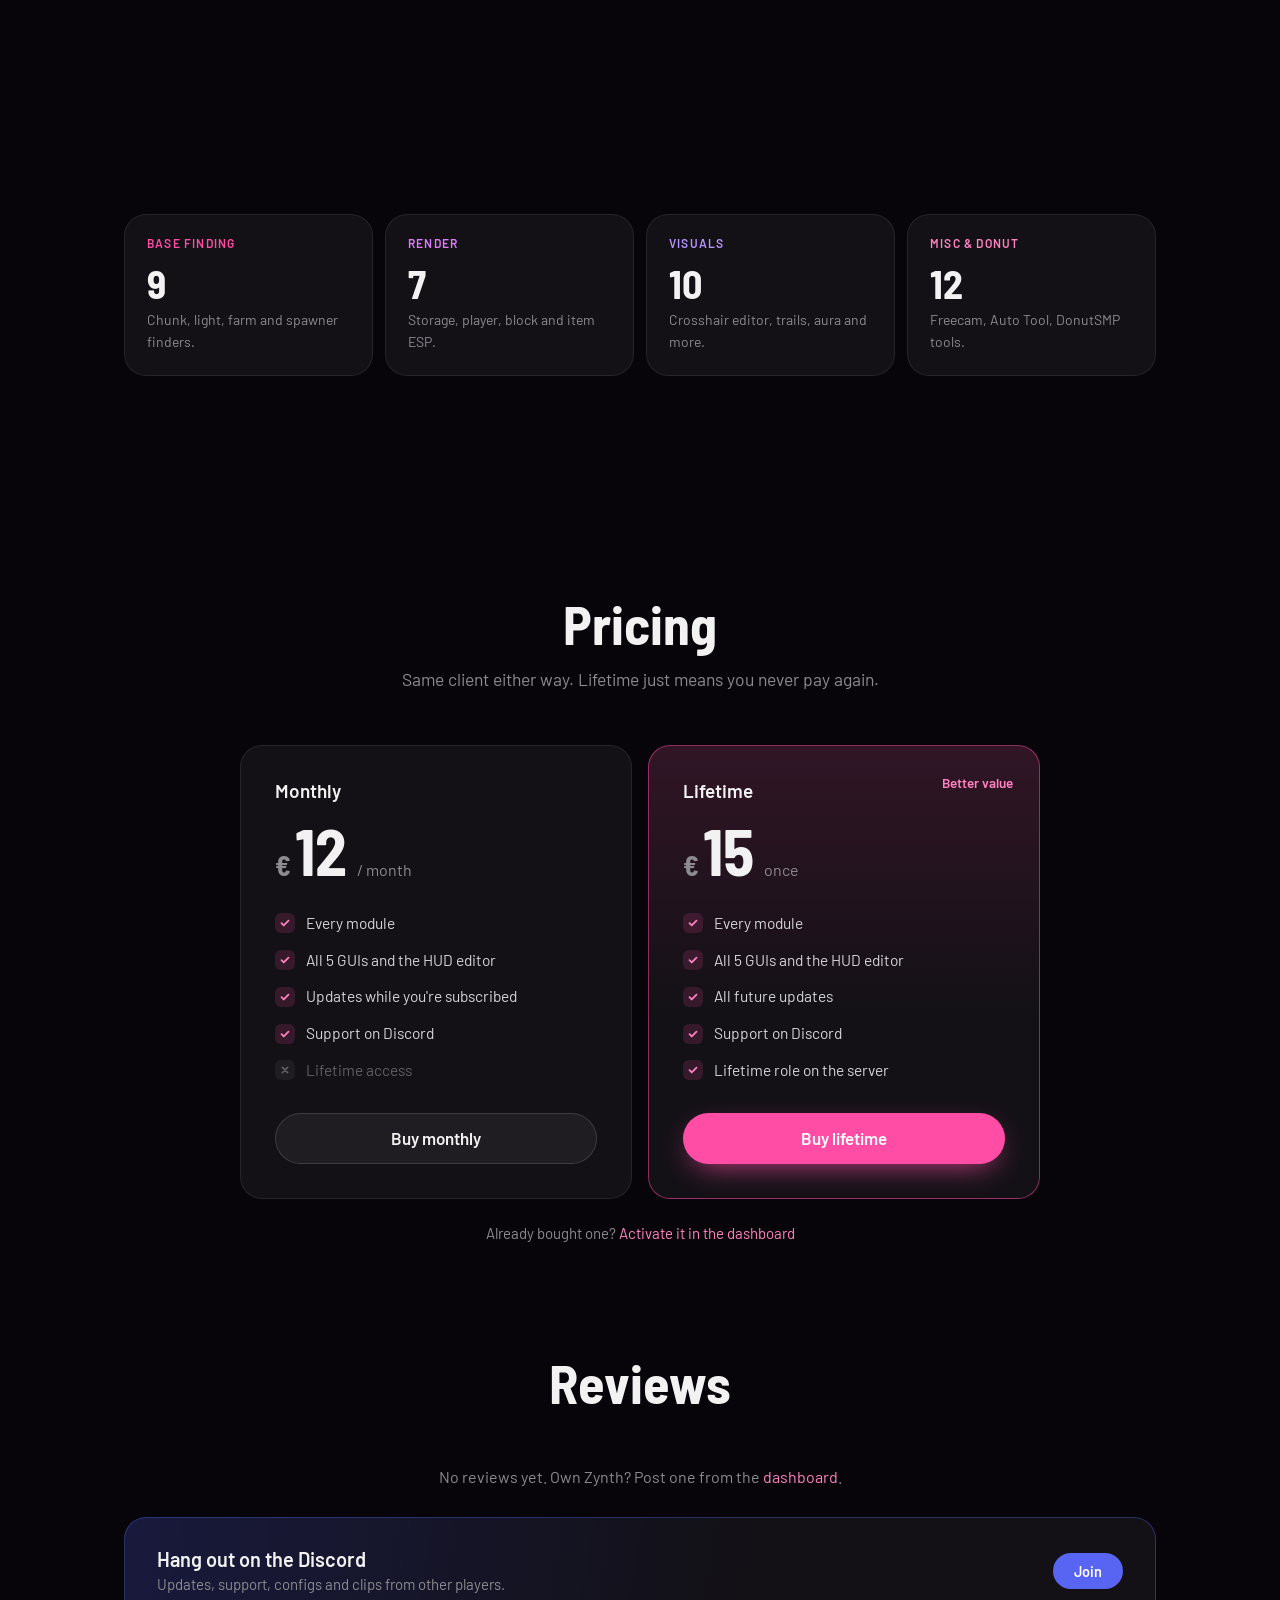
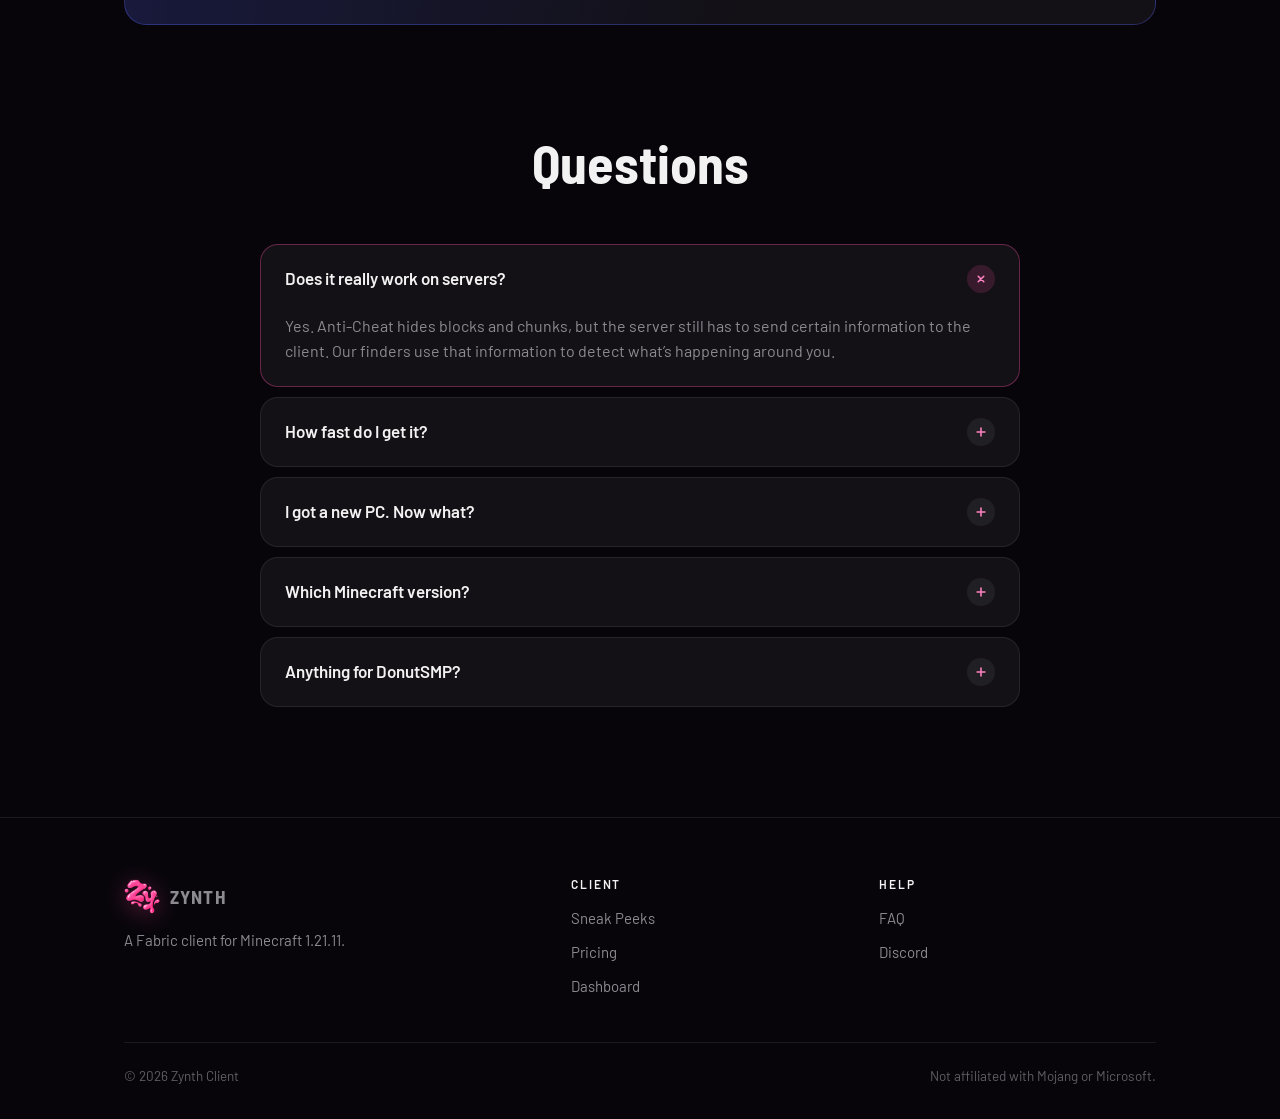
==== commit 3b1568cc: "Update index.html" ====
--- a/index.html
+++ b/index.html
@@ -4,7 +4,7 @@
 <meta charset="UTF-8">
 <meta name="viewport" content="width=device-width, initial-scale=1.0, viewport-fit=cover">
 <title>Zynth Client</title>
-<meta name="description" content="A Fabric client for 1.21.11 built to help find bases, farms, and spawners that Anti-Xray tries to hide.">
+<meta name="description" content="A Fabric client for 1.21.11 built to help find bases, farms, and spawners that Anti-Cheat tries to hide.">
 <meta name="theme-color" content="#07050A">
 <script>document.documentElement.classList.add('js');</script>
 <link rel="icon" type="image/png" href="zynth-logo.png">
@@ -161,7 +161,7 @@
       <span class="w" style="animation-delay:.32s">what's</span>
       <span class="w accent" style="animation-delay:.44s">buried.</span>
     </h1>
-    <p class="lede up" style="animation-delay:.65s">A Fabric client for 1.21.11 built to help find bases, farms, and spawners that Anti-Xray tries to hide.</p>
+    <p class="lede up" style="animation-delay:.65s">A Fabric client for 1.21.11 built to help find bases, farms, and spawners that Anti-Cheat tries to hide.</p>
     <div class="ctas up" style="animation-delay:.8s">
       <a href="#pricing" class="btn btn-primary">Get Zynth</a>
       <a href="https://discord.com/invite/Xa6BaUTgVs" class="btn btn-ghost">Discord</a>
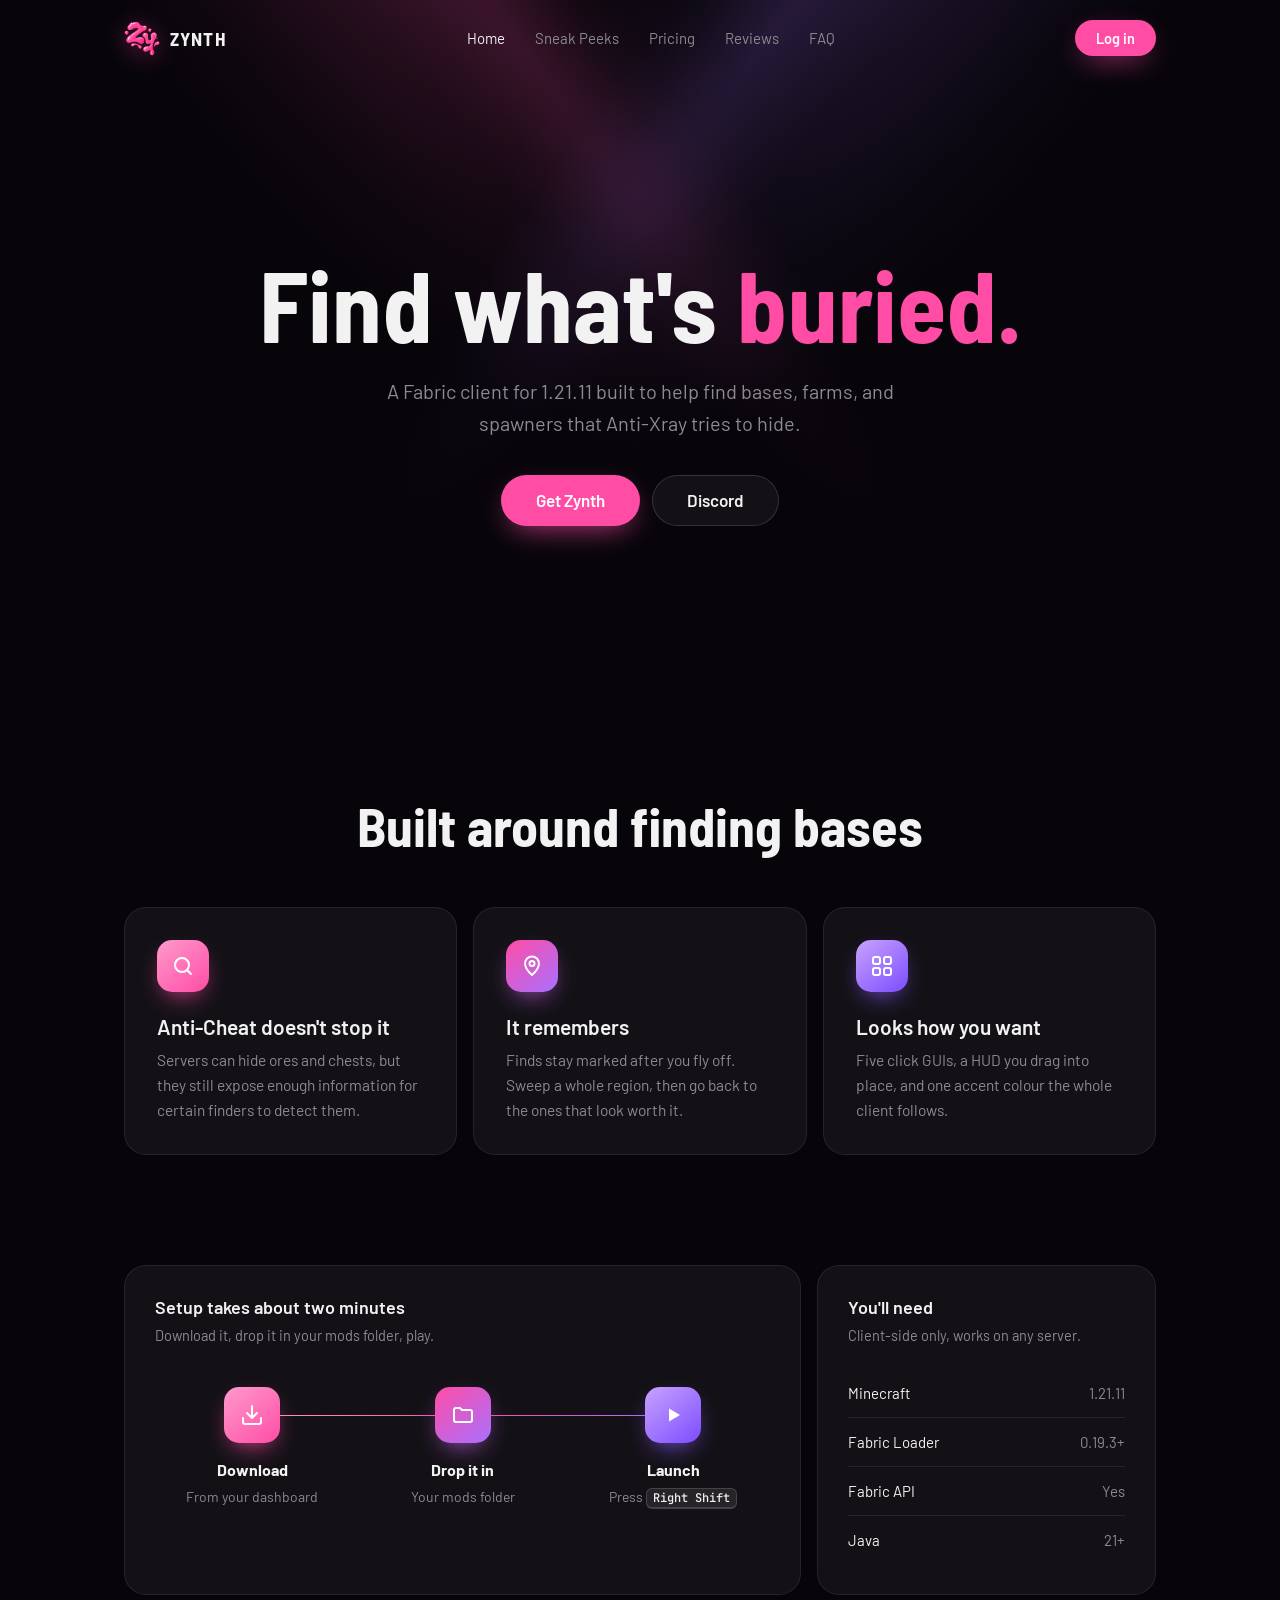
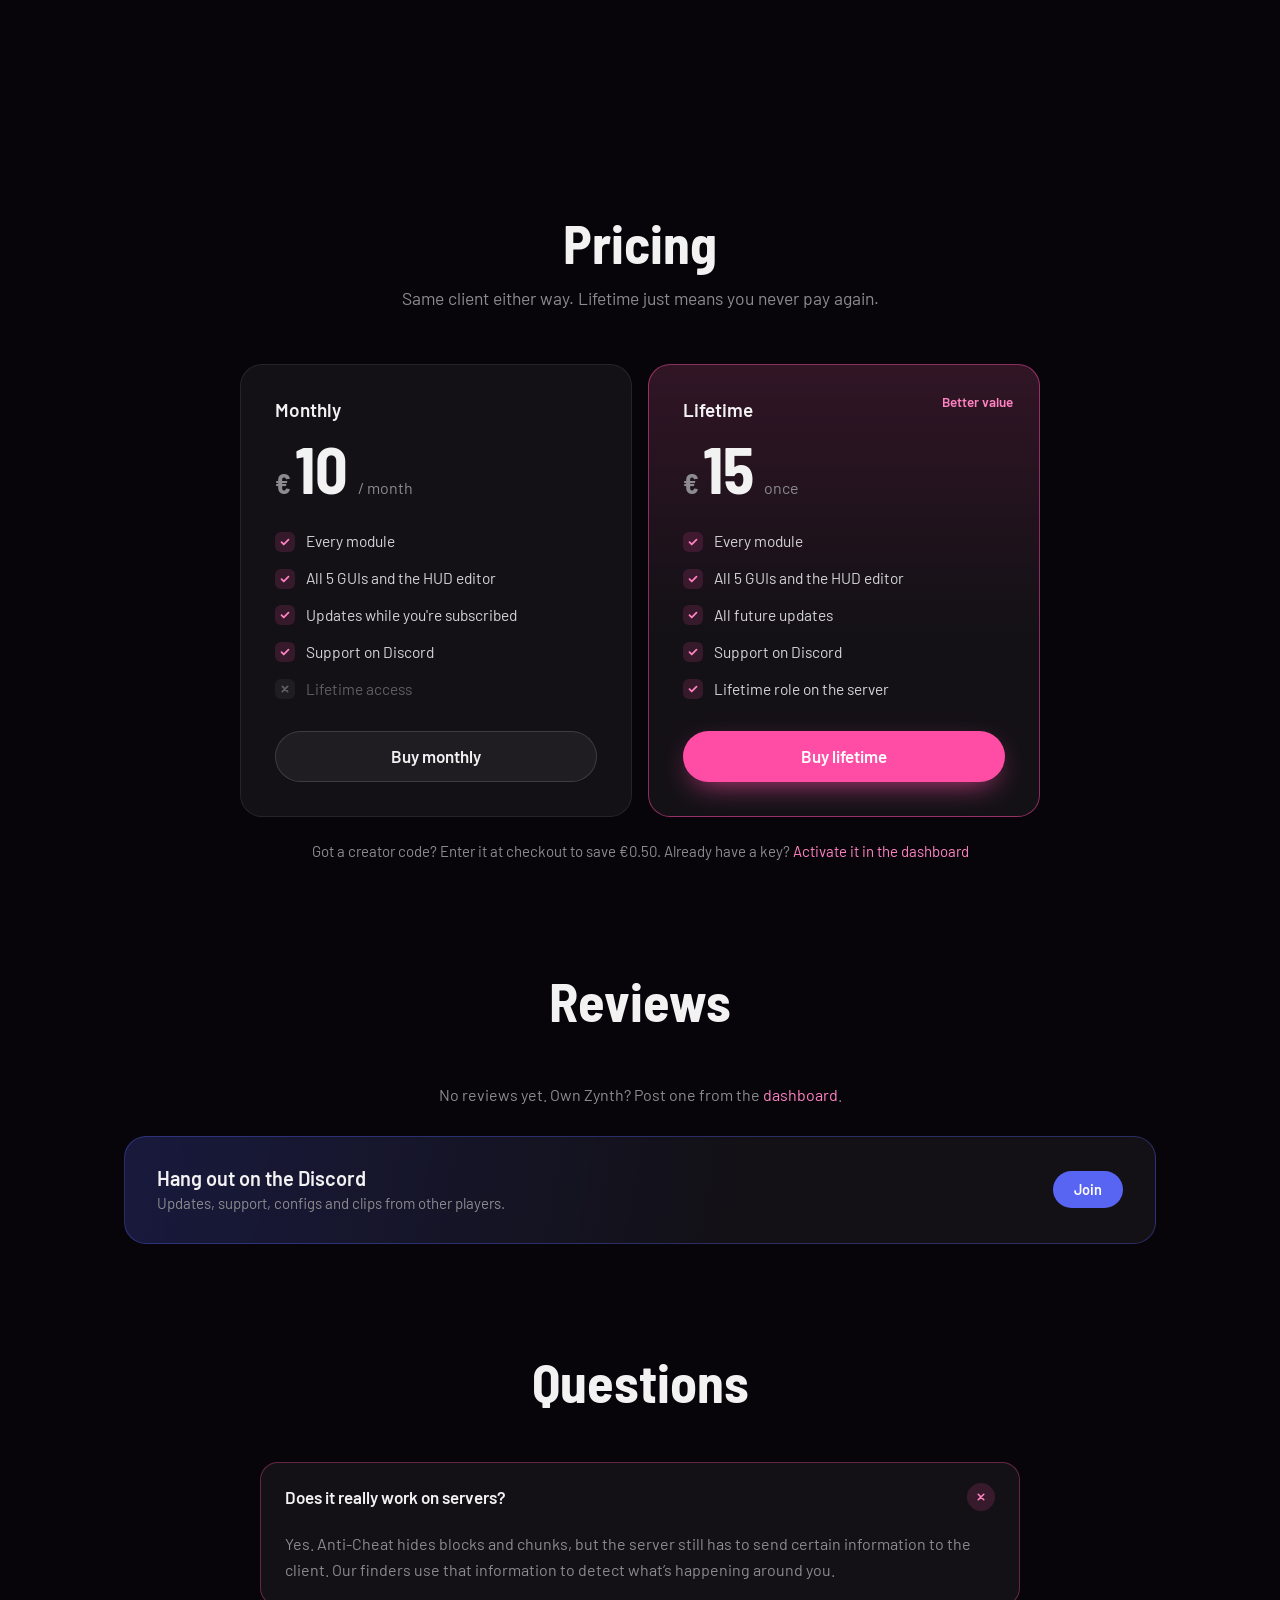
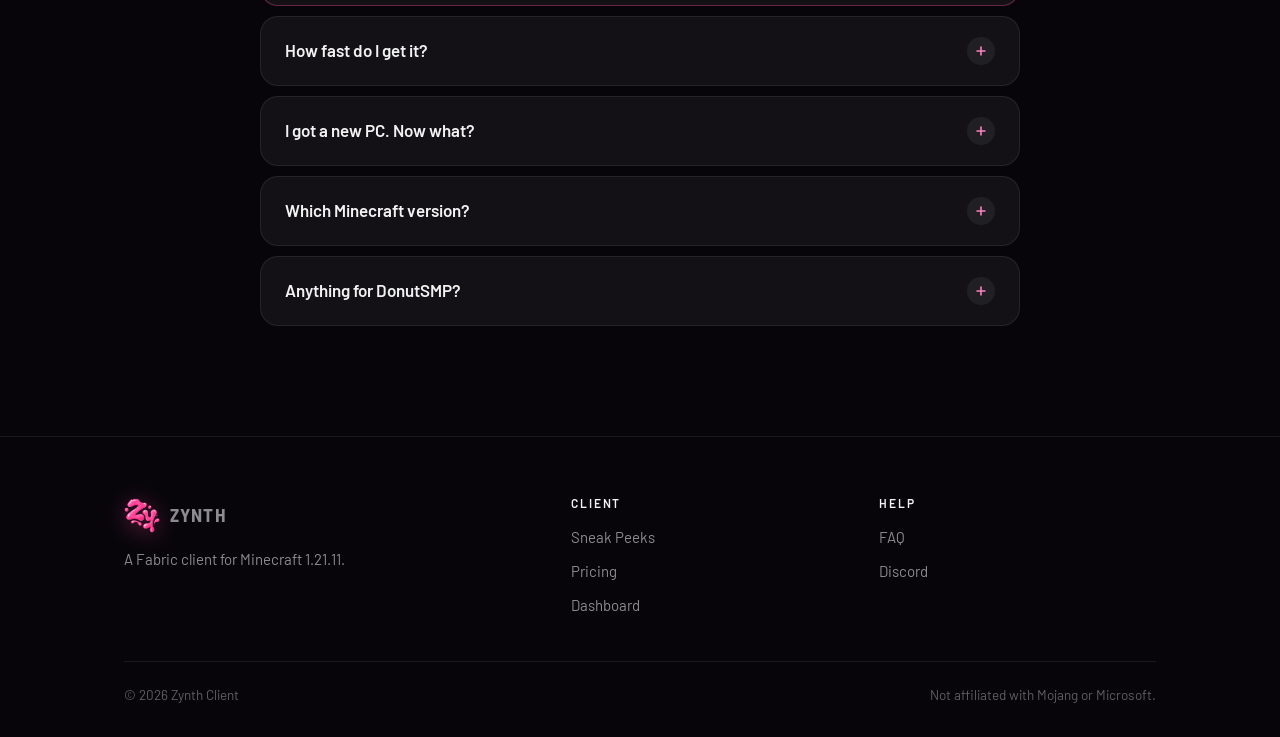
==== commit fab696f7: "Add files via upload" ====
--- a/index.html
+++ b/index.html
@@ -4,7 +4,7 @@
 <meta charset="UTF-8">
 <meta name="viewport" content="width=device-width, initial-scale=1.0, viewport-fit=cover">
 <title>Zynth Client</title>
-<meta name="description" content="A Fabric client for 1.21.11 built to help find bases, farms, and spawners that Anti-Cheat tries to hide.">
+<meta name="description" content="A Fabric client for 1.21.11 built to help find bases, farms, and spawners that Anti-Xray tries to hide.">
 <meta name="theme-color" content="#07050A">
 <script>document.documentElement.classList.add('js');</script>
 <link rel="icon" type="image/png" href="zynth-logo.png">
@@ -72,15 +72,6 @@
     .step .tile { margin: 0; flex-shrink: 0; }
   }
 
-  /* ---------- Module preview ---------- */
-  .mod-preview { display: grid; grid-template-columns: repeat(4, 1fr); gap: 12px; }
-  .mp { padding: 22px; }
-  .mp .cat { font: 600 12px/1 var(--font); letter-spacing: .1em; text-transform: uppercase; }
-  .mp .count { font: 700 40px/1 var(--display); margin: 14px 0 6px; }
-  .mp p { color: var(--muted); font-size: 14px; }
-  .center { text-align: center; margin-top: 30px; }
-  @media (max-width: 860px) { .mod-preview { grid-template-columns: 1fr 1fr; } }
-
   /* ---------- Pricing ---------- */
   .plans { display: grid; grid-template-columns: 1fr 1fr; gap: 16px; max-width: 800px; margin: 0 auto; }
   .plan { padding: 34px; display: flex; flex-direction: column; }
@@ -161,7 +152,7 @@
       <span class="w" style="animation-delay:.32s">what's</span>
       <span class="w accent" style="animation-delay:.44s">buried.</span>
     </h1>
-    <p class="lede up" style="animation-delay:.65s">A Fabric client for 1.21.11 built to help find bases, farms, and spawners that Anti-Cheat tries to hide.</p>
+    <p class="lede up" style="animation-delay:.65s">A Fabric client for 1.21.11 built to help find bases, farms, and spawners that Anti-Xray tries to hide.</p>
     <div class="ctas up" style="animation-delay:.8s">
       <a href="#pricing" class="btn btn-primary">Get Zynth</a>
       <a href="https://discord.com/invite/Xa6BaUTgVs" class="btn btn-ghost">Discord</a>
@@ -223,19 +214,6 @@
   </div>
 </section>
 
-<!-- MODULES PREVIEW -->
-<section style="padding-top:0">
-  <div class="wrap">
-    <div class="head reveal"><h2>38 modules</h2></div>
-    <div class="mod-preview">
-      <div class="card mp reveal"><div class="glow t1"></div><div class="cat accent">Base Finding</div><div class="count">9</div><p>Chunk, light, farm and spawner finders.</p></div>
-      <div class="card mp reveal"><div class="glow t2"></div><div class="cat" style="color:#E07BFF">Render</div><div class="count">7</div><p>Storage, player, block and item ESP.</p></div>
-      <div class="card mp reveal"><div class="glow t3"></div><div class="cat" style="color:#B794FF">Visuals</div><div class="count">10</div><p>Crosshair editor, trails, aura and more.</p></div>
-      <div class="card mp reveal"><div class="glow t1"></div><div class="cat" style="color:var(--pink-light)">Misc &amp; Donut</div><div class="count">12</div><p>Freecam, Auto Tool, DonutSMP tools.</p></div>
-    </div>
-  </div>
-</section>
-
 <!-- PRICING -->
 <section id="pricing">
   <div class="wrap">
@@ -246,7 +224,7 @@
     <div class="plans">
       <div class="card plan reveal">
         <h3>Monthly</h3>
-        <div class="price"><span class="cur">€</span><span class="amt">12</span><span class="per">/ month</span></div>
+        <div class="price"><span class="cur">€</span><span class="amt">10</span><span class="per">/ month</span></div>
         <ul>
           <li>Every module</li>
           <li>All 5 GUIs and the HUD editor</li>
@@ -254,7 +232,7 @@
           <li>Support on Discord</li>
           <li class="no">Lifetime access</li>
         </ul>
-        <a href="https://blizzardclient.mysellauth.com/checkout-link?cart[0][productId]=752041&cart[0][variantId]=1236946&cart[0][quantity]=1" class="btn btn-ghost">Buy monthly</a>
+        <a href="checkout.html?product=monthly" class="btn btn-ghost">Buy monthly</a>
       </div>
       <div class="card plan best reveal">
         <span class="badge">Better value</span>
@@ -267,10 +245,10 @@
           <li>Support on Discord</li>
           <li>Lifetime role on the server</li>
         </ul>
-        <a href="https://blizzardclient.mysellauth.com/checkout-link?cart[0][productId]=743791&cart[0][variantId]=1217599&cart[0][quantity]=1" class="btn btn-primary">Buy lifetime</a>
-      </div>
-    </div>
-    <p class="after">Already bought one? <a href="dashboard.html">Activate it in the dashboard</a></p>
+        <a href="checkout.html?product=lifetime" class="btn btn-primary">Buy lifetime</a>
+      </div>
+    </div>
+    <p class="after">Got a creator code? Enter it at checkout to save €0.50. Already have a key? <a href="dashboard.html">Activate it in the dashboard</a></p>
   </div>
 </section>
 
@@ -349,7 +327,7 @@
 <script>
   // Reviews come from the same API the dashboard uses
   (function () {
-    var API_URL = 'https://blizzardapi.exasty.workers.dev';
+    var API_URL = window.ZYNTH_API_URL;
     function esc(s) { return (s || '').replace(/[&<>"']/g, function (c) { return { '&': '&amp;', '<': '&lt;', '>': '&gt;', '"': '&quot;', "'": '&#39;' }[c]; }); }
     fetch(API_URL + '/reviews').then(function (r) { return r.json(); }).then(function (data) {
       var reviews = (data.reviews || []).filter(function (r) { return r.stars >= 4 && r.text; }).slice(0, 6);
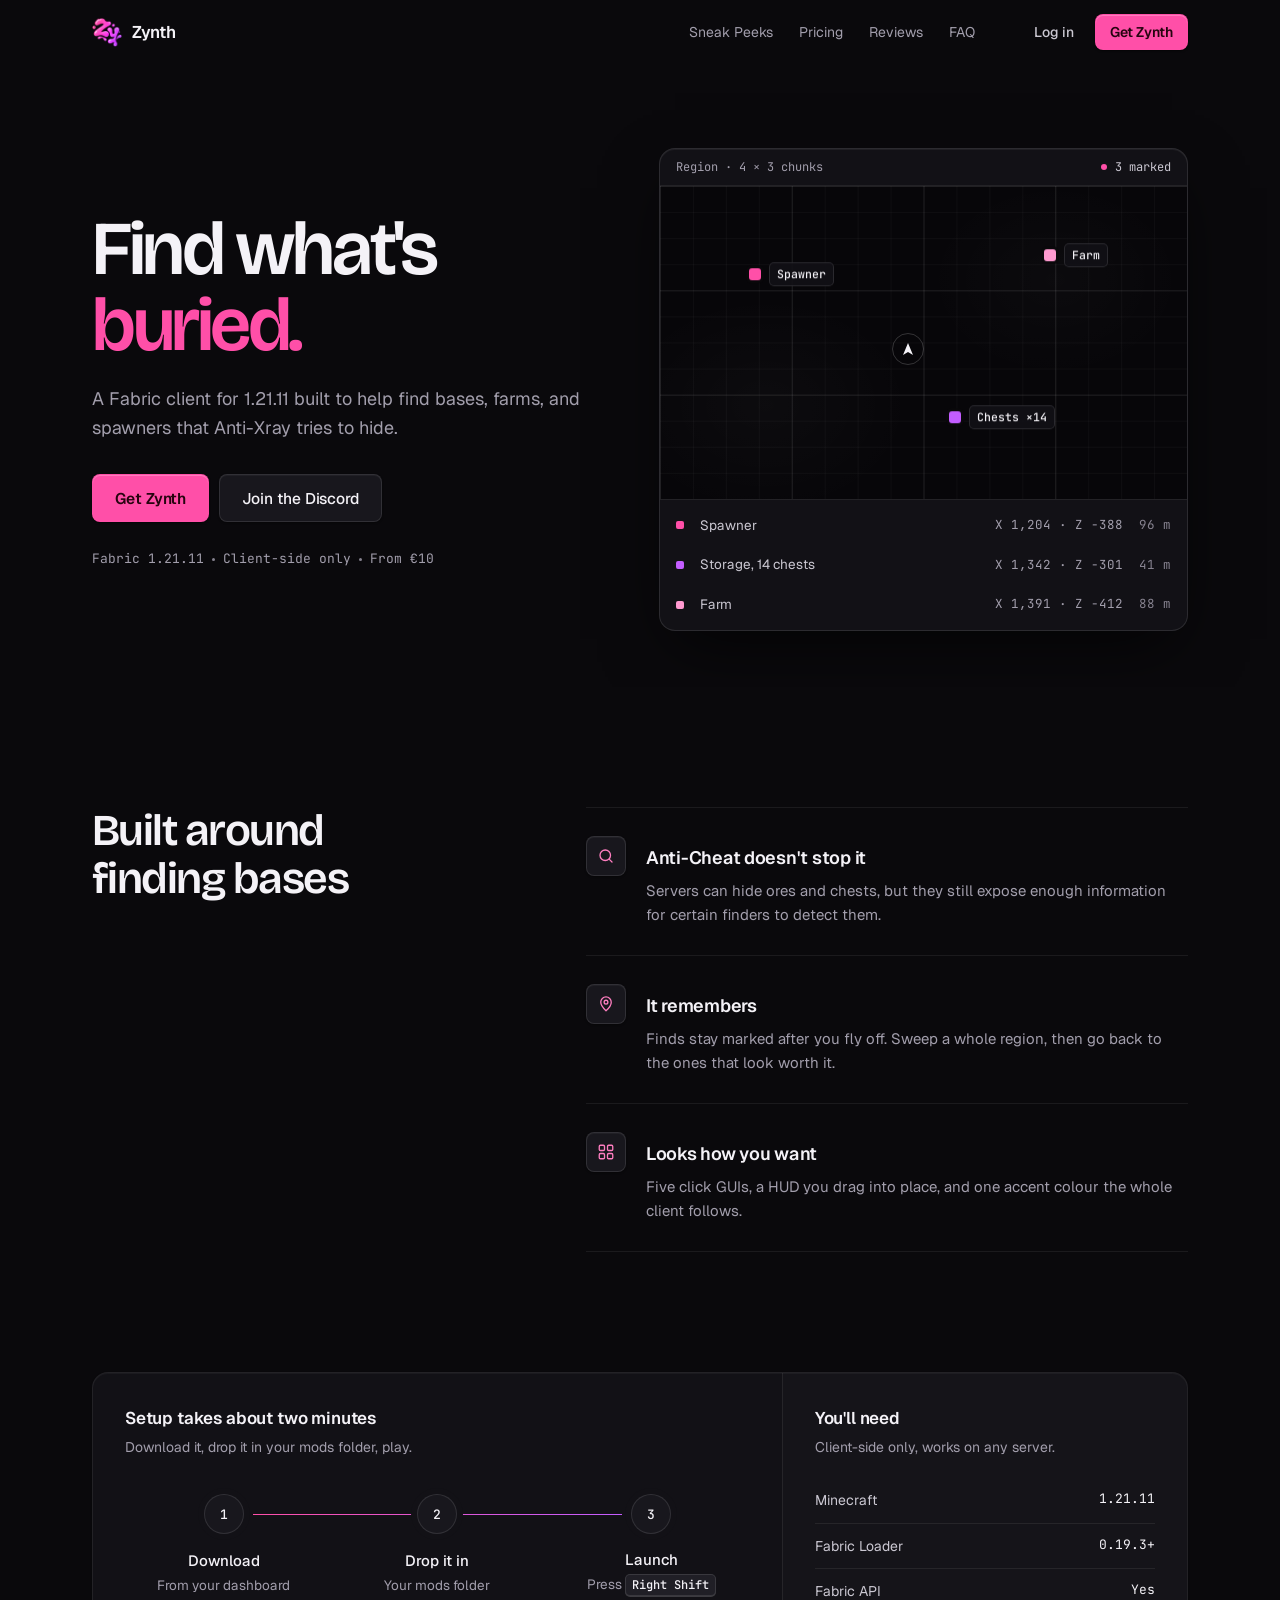
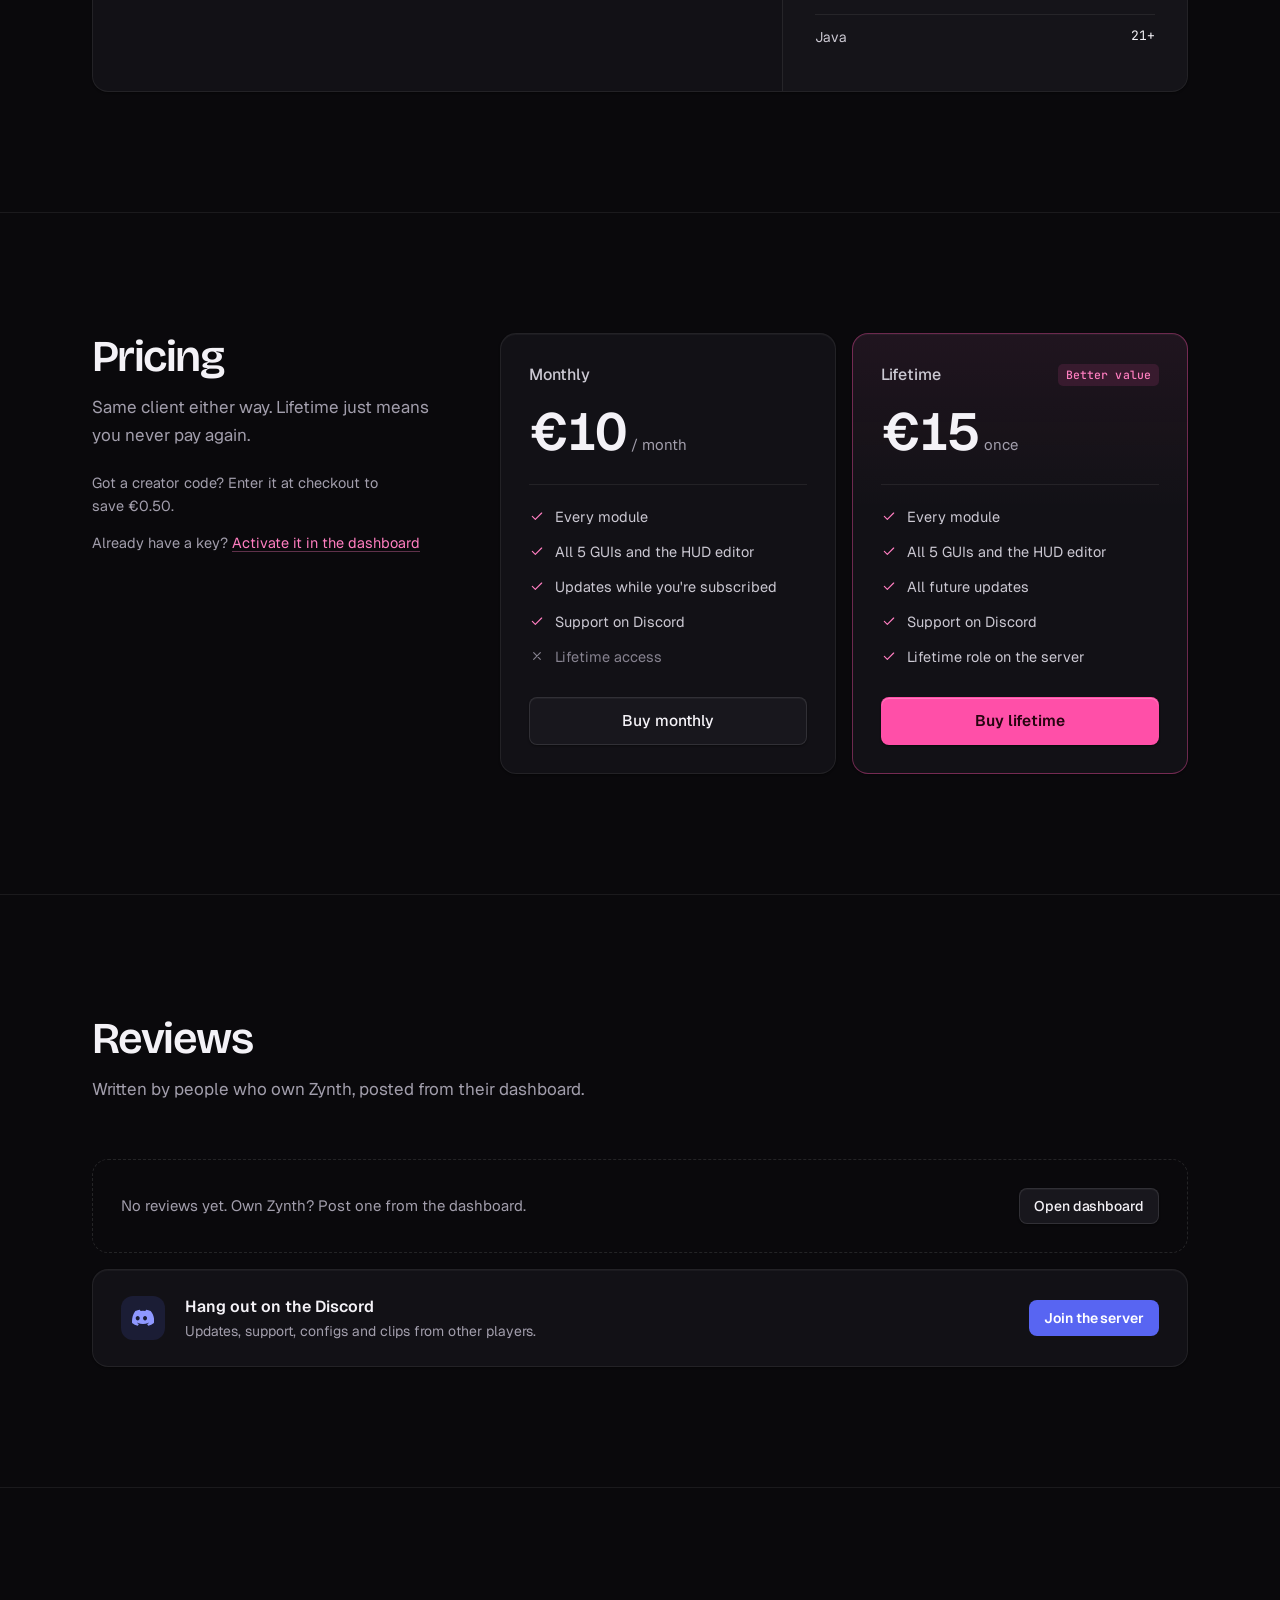
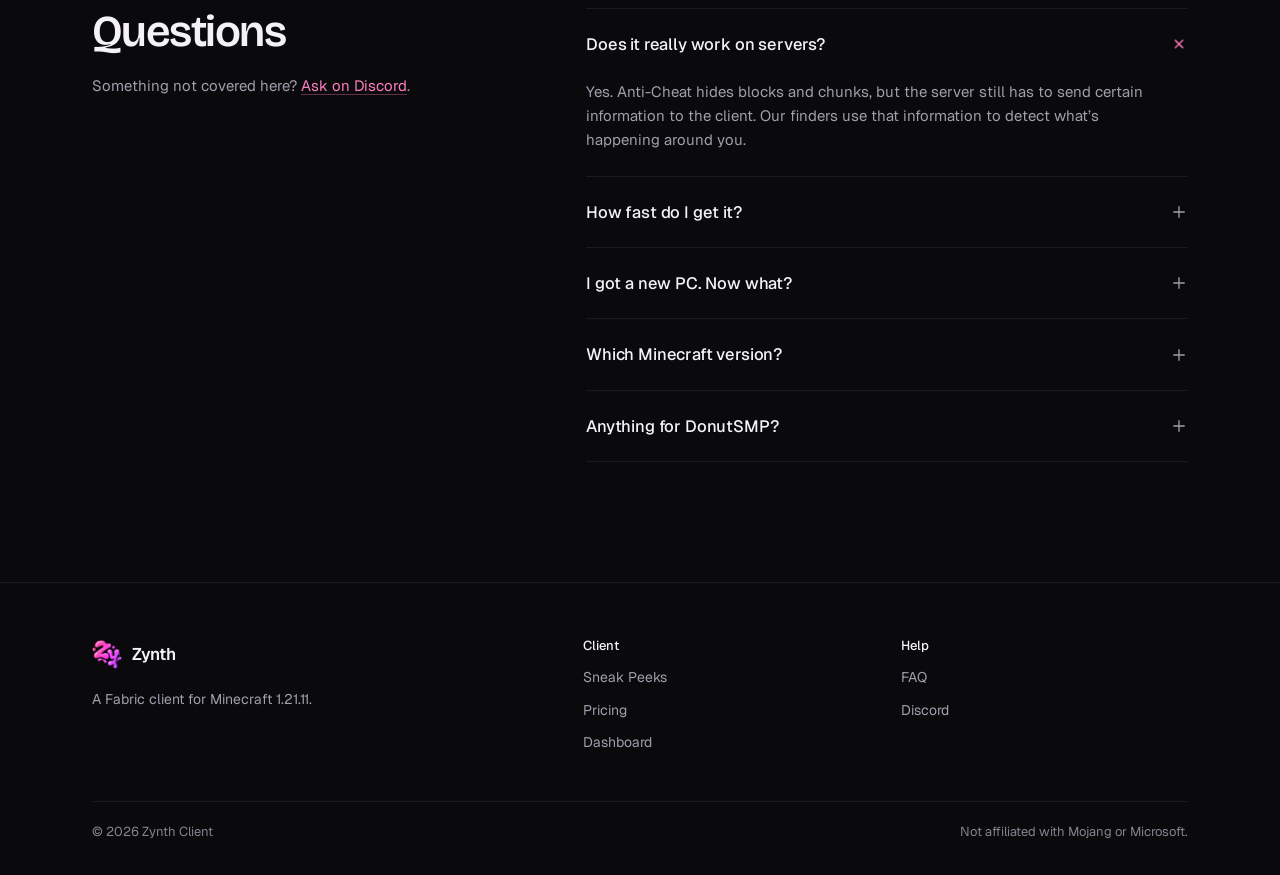
==== commit dd0d2540: "Add files via upload" ====
--- a/index.html
+++ b/index.html
@@ -5,314 +5,392 @@
 <meta name="viewport" content="width=device-width, initial-scale=1.0, viewport-fit=cover">
 <title>Zynth Client</title>
 <meta name="description" content="A Fabric client for 1.21.11 built to help find bases, farms, and spawners that Anti-Xray tries to hide.">
-<meta name="theme-color" content="#07050A">
+<meta name="theme-color" content="#0A090C">
 <script>document.documentElement.classList.add('js');</script>
-<link rel="icon" type="image/png" href="zynth-logo.png">
+<link rel="icon" type="image/png" sizes="32x32" href="assets/favicon-32.png">
+<link rel="apple-touch-icon" href="assets/apple-touch-icon.png">
 <link rel="preconnect" href="https://fonts.googleapis.com">
 <link rel="preconnect" href="https://fonts.gstatic.com" crossorigin>
-<link rel="stylesheet" href="https://fonts.googleapis.com/css2?family=Barlow:wght@400;500;600;700&family=Barlow+Semi+Condensed:wght@600;700&family=JetBrains+Mono:wght@400;500&display=swap">
+<link rel="stylesheet" href="https://fonts.googleapis.com/css2?family=Bricolage+Grotesque:opsz,wght@12..96,500..700&family=Geist:wght@400;500;600&family=JetBrains+Mono:wght@400;500&display=swap">
+<link rel="stylesheet" href="base.css">
 <link rel="stylesheet" href="zynth.css">
 
 <style>
   /* ---------- Hero ---------- */
-  .hero { position: relative; text-align: center; padding: 150px 0 110px; overflow: hidden; min-height: 82vh; display: flex; align-items: center; }
-  .hero .wrap { width: 100%; }
-  .beams { position: absolute; inset: 0; pointer-events: none; }
-  .beam { position: absolute; top: -200px; width: 520px; height: 1300px; }
-  .beam.l { left: -80px; transform: rotate(-38deg); transform-origin: top left; background: radial-gradient(60% 60% at 50% 30%, rgba(255,77,166,.16), rgba(255,77,166,.04) 50%, transparent 80%); }
-  .beam.r { right: -80px; transform: rotate(38deg); transform-origin: top right; background: radial-gradient(60% 60% at 50% 30%, rgba(169,112,255,.14), rgba(169,112,255,.04) 50%, transparent 80%); }
-  .beam.thin { width: 200px; opacity: .8; }
-  .beam.l.thin { left: 200px; } .beam.r.thin { right: 200px; }
-  .js .beams { opacity: 0; animation: fade 1.6s ease .2s forwards; }
-  .hero .wrap { position: relative; z-index: 1; }
-
-  h1 { font: 700 clamp(52px, 9vw, 100px)/1 var(--display); margin-bottom: 22px; }
-  h1 .w { display: inline-block; }
-  .js h1 .w { opacity: 0; transform: translateY(24px); animation: rise .7s cubic-bezier(.2,.8,.2,1) forwards; }
-  .lede { font-size: clamp(18px, 2.2vw, 20px); color: var(--muted); max-width: 540px; margin: 0 auto 36px; }
-  .ctas { display: flex; gap: 12px; justify-content: center; flex-wrap: wrap; }
-  .js .up { opacity: 0; animation: rise .8s cubic-bezier(.2,.8,.2,1) forwards; }
-  @keyframes rise { from { opacity: 0; transform: translateY(24px); } to { opacity: 1; transform: none; } }
-  @keyframes fade { to { opacity: 1; } }
-  @media (max-width: 480px) { .ctas .btn { width: 100%; } .hero { padding-top: 120px; } }
+  .hero { padding: 148px 0 56px; overflow: hidden; }
+  .hero-grid { display: grid; grid-template-columns: minmax(0, 1fr) minmax(0, 1.05fr); gap: 64px; align-items: center; }
+  .hero h1 { font-size: clamp(44px, 6.2vw, 76px); line-height: 1; letter-spacing: -.045em; font-weight: 600; margin-bottom: 22px; }
+  .hero .lead { font-size: 18px; margin-bottom: 32px; max-width: 44ch; }
+  .ctas { display: flex; gap: 10px; flex-wrap: wrap; }
+  .hero-meta { display: flex; flex-wrap: wrap; gap: 6px 18px; margin-top: 28px; font: 400 13px/1.4 var(--mono); color: var(--fg-3); }
+  .hero-meta span { display: inline-flex; align-items: center; gap: 8px; }
+  .hero-meta span + span::before { content: ""; width: 3px; height: 3px; border-radius: 50%; background: var(--fg-4); margin-left: -10px; }
+
+  /* Load sequence: one short, staggered settle. Content is visible without JS. */
+  .js .rise { animation: rise .7s var(--ease-out) both; animation-delay: calc(var(--i, 0) * 70ms + 60ms); }
+  @keyframes rise { from { opacity: 0; transform: translateY(10px); filter: blur(4px); } }
+
+  /* ---------- Scan panel (illustration of the finders) ---------- */
+  .scan { position: relative; background: var(--surface); border: 1px solid var(--line-2); border-radius: var(--r-lg); box-shadow: var(--shadow-3); overflow: hidden; }
+  .scan-top { display: flex; align-items: center; justify-content: space-between; gap: 12px; padding: 12px 16px; border-bottom: 1px solid var(--line); font: 400 12px/1 var(--mono); color: var(--fg-3); }
+  .scan-top .live { display: inline-flex; align-items: center; gap: 8px; color: var(--fg-2); }
+  .scan-top .live i { width: 6px; height: 6px; border-radius: 50%; background: var(--pink); }
+  .scan-map { position: relative; aspect-ratio: 16 / 9.5; overflow: hidden;
+    background:
+      linear-gradient(rgba(255,255,255,.075) 1px, transparent 1px) 0 0 / 25% 33.333%,
+      linear-gradient(90deg, rgba(255,255,255,.075) 1px, transparent 1px) 0 0 / 25% 33.333%,
+      linear-gradient(rgba(255,255,255,.03) 1px, transparent 1px) 0 0 / 6.25% 8.333%,
+      linear-gradient(90deg, rgba(255,255,255,.03) 1px, transparent 1px) 0 0 / 6.25% 8.333%,
+      radial-gradient(40% 50% at 20% 70%, rgba(255,255,255,.025), transparent 70%),
+      radial-gradient(35% 45% at 75% 30%, rgba(255,255,255,.02), transparent 70%),
+      var(--bg-sunk); }
+  .sweep { position: absolute; top: 0; bottom: 0; left: 0; width: 34%; pointer-events: none;
+    background: linear-gradient(90deg, transparent, rgba(255,79,168,.05) 70%, rgba(255,79,168,.16));
+    border-right: 1px solid rgba(255,126,192,.7);
+    transform: translateX(-100%); }
+  .js .sweep { animation: sweep 2.9s var(--ease-in-out) .5s both; }
+  @keyframes sweep { from { transform: translateX(-100%); } to { transform: translateX(300%); } }
+  .scan-top .live i { transition: background-color .4s ease; }
+  .scan-top .lbls { display: grid; justify-items: end; }
+  .scan-top .lbls > span { grid-area: 1 / 1; }
+  .scan-top .s1 { opacity: 0; }
+  .js .scan-top .s1 { animation: lbl-out .3s ease 3.4s both; }
+  .js .scan-top .s2 { animation: lbl-in .4s var(--ease-out) 3.5s both; }
+  @keyframes lbl-out { from { opacity: 1; } to { opacity: 0; } }
+  @keyframes lbl-in { from { opacity: 0; filter: blur(2px); } }
+
+  .you { position: absolute; left: 47%; top: 52%; width: 14px; height: 14px; transform: translate(-50%, -50%); color: var(--fg); }
+  .you svg { width: 14px; height: 14px; fill: currentColor; }
+  .you::after { content: ""; position: absolute; inset: -9px; border-radius: 50%; border: 1px solid var(--line-3); }
+
+  .mk { position: absolute; left: calc(var(--x) * 100%); top: calc(var(--y) * 100%); display: flex; align-items: center; gap: 8px; transform: translate(-6px, -50%); }
+  .mk .dot { position: relative; width: 12px; height: 12px; border-radius: 3px; background: var(--c, var(--pink)); box-shadow: 0 0 0 3px rgba(10,9,12,.9); flex-shrink: 0; }
+  .mk .dot::after { content: ""; position: absolute; inset: -6px; border-radius: 6px; border: 1px solid var(--c, var(--pink)); opacity: 0; }
+  .mk .lbl { font: 500 11.5px/1 var(--mono); color: var(--fg); background: rgba(18,17,22,.92); border: 1px solid var(--line-2); padding: 5px 7px; border-radius: 5px; white-space: nowrap; }
+  .js .mk { opacity: 0; animation: mark-in .5s var(--ease-out) both; animation-delay: calc(.5s + var(--x) * 2.94s); }
+  .js .mk .dot::after { animation: ping 1.1s var(--ease-out) both; animation-delay: calc(.5s + var(--x) * 2.94s); }
+  @keyframes mark-in { from { opacity: 0; transform: translate(-6px, -50%) scale(.85); filter: blur(3px); } to { opacity: 1; transform: translate(-6px, -50%); } }
+  @keyframes ping { 0% { opacity: .9; transform: scale(.6); } 100% { opacity: 0; transform: scale(1.6); } }
+
+  .scan-list { list-style: none; margin: 0; padding: 6px 0; border-top: 1px solid var(--line); }
+  .scan-list li { display: grid; grid-template-columns: 12px minmax(0, 1fr) auto auto; align-items: center; gap: 12px; padding: 9px 16px; font-size: 13.5px; color: var(--fg-2); }
+  .scan-list li i { width: 8px; height: 8px; border-radius: 2px; background: var(--c, var(--pink)); }
+  .scan-list .xz { font: 400 12.5px/1 var(--mono); color: var(--fg-3); }
+  .scan-list .m { font: 400 12.5px/1 var(--mono); color: var(--fg-4); min-width: 4.5ch; text-align: right; }
+
+  @media (max-width: 960px) {
+    .hero { padding: 120px 0 80px; }
+    .hero-grid { grid-template-columns: 1fr; gap: 48px; }
+  }
+  @media (max-width: 520px) {
+    .ctas .btn { flex: 1 1 auto; }
+    .mk .lbl { display: none; }
+    .scan-list .m { display: none; }
+    .scan-list li { grid-template-columns: 12px minmax(0, 1fr) auto; }
+  }
 
   /* ---------- Features ---------- */
-  .why { display: grid; grid-template-columns: repeat(3, 1fr); gap: 16px; }
-  .why .card { padding: 32px; }
-  .why .tile { margin-bottom: 22px; }
-  .why h3 { font: 600 21px/1.25 var(--font); margin-bottom: 8px; }
-  .why p { color: var(--muted); font-size: 15.5px; }
-  @media (max-width: 860px) { .why { grid-template-columns: 1fr; } }
+  .split { display: grid; grid-template-columns: minmax(0, 5fr) minmax(0, 7fr); gap: 64px; align-items: start; }
+  .split .sec-head { position: sticky; top: 104px; margin-bottom: 0; }
+  .features { list-style: none; margin: 0; padding: 0; border-top: 1px solid var(--line); }
+  .features li { display: grid; grid-template-columns: 40px minmax(0, 1fr); gap: 20px; padding: 28px 0; border-bottom: 1px solid var(--line); }
+  .ic { width: 40px; height: 40px; border-radius: var(--r-sm); display: grid; place-items: center; background: var(--surface-2); border: 1px solid var(--line-2); color: var(--pink-hi); box-shadow: var(--shadow-1); }
+  .ic .i { width: 18px; height: 18px; }
+  .features h3 { font-size: 18px; letter-spacing: -.015em; margin: 8px 0 6px; }
+  .features p { color: var(--fg-3); max-width: 54ch; }
+  @media (max-width: 860px) { .split { grid-template-columns: 1fr; gap: 32px; } .split .sec-head { position: static; } }
 
   /* ---------- Setup ---------- */
-  .setup { display: grid; grid-template-columns: 2fr 1fr; gap: 16px; }
-  .setup .card { padding: 30px; }
-  .setup h3 { font: 600 18px/1.3 var(--font); }
-  .setup .sub { color: var(--muted); font-size: 14.5px; margin-top: 4px; }
-  .steps { position: relative; display: grid; grid-template-columns: repeat(3, 1fr); gap: 16px; margin-top: 40px; }
-  .steps::before, .steps::after { content: ""; position: absolute; top: 28px; left: 16.6%; right: 16.6%; height: 1px; }
-  .steps::before { background: var(--line-strong); }
-  .steps::after { background: linear-gradient(90deg, #FF9ACB, #FF4DA6, #A970FF); transform: scaleX(0); transform-origin: left; transition: transform 1.4s cubic-bezier(.2,.8,.2,1) .3s; }
-  .in .steps::after, html:not(.js) .steps::after { transform: scaleX(1); }
-  .steps::before, .steps::after { z-index: 0; }
-  .step { text-align: center; position: relative; z-index: 1; }
-  .step .tile { width: 56px; height: 56px; margin: 0 auto 14px; }
-  .step b { display: block; font-size: 16px; }
-  .step span { color: var(--muted); font-size: 14px; }
-  kbd { font: 500 12px var(--mono); background: rgba(255,255,255,.08); border: 1px solid var(--line-strong); border-bottom-width: 2px; border-radius: 6px; padding: 1px 6px; color: var(--white); }
-  .req ul { list-style: none; padding: 0; margin: 22px 0 0; }
-  .req li { display: flex; justify-content: space-between; gap: 12px; padding: 12px 0; border-bottom: 1px solid var(--line); font-size: 15px; }
-  .req li:last-child { border-bottom: 0; }
-  .req li span { color: var(--muted); }
-  @media (max-width: 860px) { .setup { grid-template-columns: 1fr; } }
+  .setup { display: grid; grid-template-columns: minmax(0, 1.7fr) minmax(0, 1fr); overflow: hidden; }
+  .setup > div { padding: 32px; }
+  .setup h3 { font-size: 17px; letter-spacing: -.01em; }
+  .setup .sub { color: var(--fg-3); font-size: 14px; margin-top: 4px; }
+  .steps { position: relative; display: grid; grid-template-columns: repeat(3, 1fr); gap: 16px; margin-top: 36px; list-style: none; padding: 0; }
+  .steps::before, .steps::after { content: ""; position: absolute; top: 20px; left: calc(16.66% + 24px); right: calc(16.66% + 24px); height: 1px; }
+  .steps::before { background: var(--line-2); }
+  .steps::after { background: linear-gradient(90deg, var(--pink), var(--violet)); transform-origin: left; transform: scaleX(0); transition: transform 1.2s var(--ease-in-out) .15s; }
+  .steps.in::after, html:not(.js) .steps::after { transform: scaleX(1); }
+  .step { position: relative; z-index: 1; display: grid; justify-items: center; text-align: center; gap: 2px; }
+  .step .n { width: 40px; height: 40px; border-radius: 50%; display: grid; place-items: center; margin-bottom: 12px; background: var(--surface-2); border: 1px solid var(--line-2); font: 500 13px/1 var(--mono); color: var(--fg); box-shadow: 0 0 0 6px var(--surface); }
+  .step b { color: var(--fg); font-weight: 500; font-size: 15px; }
+  .step span { color: var(--fg-3); font-size: 13.5px; }
+  .req { border-left: 1px solid var(--line); background: rgba(255,255,255,.012); }
+  .req dl { margin-top: 20px; display: grid; }
+  .req dl div { display: flex; justify-content: space-between; gap: 12px; padding: 11px 0; border-bottom: 1px solid var(--line); font-size: 14px; }
+  .req dl div:last-child { border-bottom: 0; }
+  .req dt { color: var(--fg-2); }
+  .req dd { font: 400 13px/1.5 var(--mono); color: var(--fg); }
+  @media (max-width: 860px) { .setup { grid-template-columns: 1fr; } .req { border-left: 0; border-top: 1px solid var(--line); } }
   @media (max-width: 560px) {
-    .steps { grid-template-columns: 1fr; gap: 18px; }
+    .setup > div { padding: 24px 20px; }
+    .steps { grid-template-columns: 1fr; gap: 0; margin-top: 24px; }
     .steps::before, .steps::after { display: none; }
-    .step { display: flex; align-items: center; gap: 16px; text-align: left; }
-    .step .tile { margin: 0; flex-shrink: 0; }
+    .step { grid-template-columns: 40px 1fr; justify-items: start; text-align: left; column-gap: 16px; padding: 10px 0; }
+    .step .n { grid-row: span 2; margin: 0; }
   }
 
   /* ---------- Pricing ---------- */
-  .plans { display: grid; grid-template-columns: 1fr 1fr; gap: 16px; max-width: 800px; margin: 0 auto; }
-  .plan { padding: 34px; display: flex; flex-direction: column; }
-  .plan.best { border-color: rgba(255,77,166,.5); background: linear-gradient(180deg, rgba(84,35,61,.55), var(--surface) 60%); }
-  .badge { position: absolute; top: 26px; right: 26px; font-size: 13.5px; font-weight: 600; color: var(--pink-light); }
-  .plan h3 { font: 600 19px/1.2 var(--font); }
-  .price { display: flex; align-items: baseline; gap: 4px; margin: 16px 0 4px; }
-  .price .cur { font: 700 28px/1 var(--display); color: var(--muted); }
-  .price .amt { font: 700 64px/1 var(--display); }
-  .price .per { color: var(--muted); margin-left: 6px; }
-  .plan ul { list-style: none; padding: 0; margin: 24px 0 30px; display: grid; gap: 12px; }
-  .plan li { display: flex; align-items: center; gap: 11px; font-size: 15.5px; color: var(--text); }
-  .plan li::before { content: ""; flex-shrink: 0; width: 20px; height: 20px; border-radius: 6px; background: rgba(255,77,166,.15) url("data:image/svg+xml,%3Csvg xmlns='http://www.w3.org/2000/svg' viewBox='0 0 16 16'%3E%3Cpath d='M4 8.2l2.6 2.6L12 5.4' fill='none' stroke='%23FF82C1' stroke-width='2' stroke-linecap='round' stroke-linejoin='round'/%3E%3C/svg%3E") center / 14px no-repeat; }
-  .plan li.no { color: var(--dim); }
-  .plan li.no::before { background: rgba(255,255,255,.05) url("data:image/svg+xml,%3Csvg xmlns='http://www.w3.org/2000/svg' viewBox='0 0 16 16'%3E%3Cpath d='M5 5l6 6M11 5l-6 6' fill='none' stroke='%235E5E63' stroke-width='2' stroke-linecap='round'/%3E%3C/svg%3E") center / 14px no-repeat; }
-  .plan .btn { margin-top: auto; width: 100%; }
-  .after { text-align: center; color: var(--muted); margin-top: 22px; font-size: 15px; }
-  .after a { color: var(--pink-light); }
-  @media (max-width: 700px) { .plans { grid-template-columns: 1fr; } .plan { padding: 28px; } }
+  .pricing-grid { display: grid; grid-template-columns: minmax(0, 4fr) minmax(0, 8fr); gap: 64px; align-items: start; }
+  .pricing-grid .sec-head { margin-bottom: 0; }
+  .plans { display: grid; grid-template-columns: 1fr 1fr; gap: 16px; }
+  @media (max-width: 960px) { .pricing-grid { grid-template-columns: 1fr; gap: 40px; } }
+  .plan { position: relative; padding: 28px; display: flex; flex-direction: column; }
+  .plan.best { border-color: var(--pink-line); background: linear-gradient(180deg, rgba(255,79,168,.06), transparent 40%), var(--surface); }
+  .plan-top { display: flex; align-items: center; justify-content: space-between; gap: 12px; }
+  .plan h3 { font-size: 16px; font-weight: 500; color: var(--fg-2); }
+  .price { display: flex; align-items: baseline; gap: 6px; margin: 18px 0 6px; color: var(--fg); }
+  .price .amt { font-size: 52px; line-height: 1; font-weight: 600; letter-spacing: -.045em; font-variant-numeric: tabular-nums; }
+  .price .per { color: var(--fg-3); font-size: 15px; }
+  .plan .note { color: var(--fg-3); font-size: 14px; }
+  .plan ul { list-style: none; padding: 20px 0 0; margin: 20px 0 28px; display: grid; gap: 12px; border-top: 1px solid var(--line); }
+  .plan li { display: flex; align-items: flex-start; gap: 10px; font-size: 14.5px; color: var(--fg-2); }
+  .plan li .i { margin-top: 3px; color: var(--pink-hi); }
+  .plan li.no { color: var(--fg-4); }
+  .plan li.no .i { color: var(--fg-4); }
+  .plan .btn { margin-top: auto; }
+  .after { color: var(--fg-3); margin-top: 8px; font-size: 14.5px; }
+  @media (max-width: 720px) { .plans { grid-template-columns: 1fr; } .plan { padding: 24px; } }
 
   /* ---------- Reviews ---------- */
-  .reviews { display: grid; grid-template-columns: repeat(3, 1fr); gap: 14px; }
-  .review { padding: 24px; display: flex; flex-direction: column; }
-  .stars { color: var(--pink); letter-spacing: 3px; margin-bottom: 12px; }
-  .review p { color: var(--text); font-size: 15.5px; overflow-wrap: anywhere; }
-  .who { margin-top: auto; padding-top: 18px; display: flex; align-items: center; gap: 10px; font-size: 14px; color: var(--muted); }
-  .who img { width: 30px; height: 30px; border-radius: 50%; }
-  .no-reviews { text-align: center; color: var(--muted); }
-  .no-reviews a { color: var(--pink-light); }
-  .discord { margin-top: 28px; padding: 28px 32px; display: flex; align-items: center; justify-content: space-between; gap: 20px; flex-wrap: wrap;
-    background: linear-gradient(100deg, rgba(88,101,242,.22), var(--surface) 60%); border-color: rgba(88,101,242,.35); }
-  .discord h3 { font: 600 20px/1.3 var(--font); }
-  .discord p { color: var(--muted); font-size: 15px; }
-  @media (max-width: 860px) { .reviews { grid-template-columns: 1fr; } }
+  .reviews { columns: 3 300px; column-gap: 16px; }
+  .review { break-inside: avoid; margin-bottom: 16px; padding: 22px; }
+  .stars { display: flex; gap: 2px; color: var(--pink); margin-bottom: 12px; }
+  .stars svg { width: 14px; height: 14px; fill: currentColor; }
+  .review p { color: var(--fg-2); overflow-wrap: anywhere; }
+  .who { margin-top: 16px; display: flex; align-items: center; gap: 10px; font-size: 13.5px; color: var(--fg-3); min-width: 0; }
+  .who img { width: 24px; height: 24px; border-radius: 50%; background: var(--surface-3); }
+  .who span { overflow: hidden; text-overflow: ellipsis; white-space: nowrap; }
+  .no-reviews { padding: 28px; display: flex; align-items: center; justify-content: space-between; gap: 16px; flex-wrap: wrap; color: var(--fg-3); border: 1px dashed var(--line-2); border-radius: var(--r-lg); }
+  .discord { margin-top: 16px; padding: 24px 28px; display: flex; align-items: center; gap: 20px; flex-wrap: wrap; transition: border-color var(--t) ease; }
+  .discord:hover { border-color: var(--line-3); }
+  .discord .dc { width: 44px; height: 44px; border-radius: var(--r); display: grid; place-items: center; background: rgba(88,101,242,.14); color: #8F98FF; flex-shrink: 0; }
+  .discord .dc svg { width: 22px; height: 22px; fill: currentColor; }
+  .discord h3 { font-size: 16px; }
+  .discord p { color: var(--fg-3); font-size: 14px; }
+  .discord .btn { margin-left: auto; }
+  @media (max-width: 520px) { .discord .btn { margin-left: 0; width: 100%; } }
 
   /* ---------- FAQ ---------- */
-  .faq { max-width: 760px; margin: 0 auto; display: grid; gap: 10px; }
-  .faq details { background: var(--surface); border: 1px solid var(--line); border-radius: 18px; transition: border-color .2s; }
-  .faq details[open] { border-color: rgba(255,77,166,.35); }
-  .faq summary { list-style: none; cursor: pointer; padding: 20px 24px; display: flex; justify-content: space-between; align-items: center; gap: 16px; font-weight: 600; font-size: 17px; }
+  .faq { border-top: 1px solid var(--line); }
+  .faq details { border-bottom: 1px solid var(--line); }
+  .faq summary { list-style: none; cursor: pointer; padding: 22px 0; display: flex; justify-content: space-between; align-items: center; gap: 20px; font-size: 16.5px; font-weight: 500; color: var(--fg); letter-spacing: -.01em; border-radius: var(--r-xs); }
   .faq summary::-webkit-details-marker { display: none; }
-  .faq summary::after { content: ""; flex-shrink: 0; width: 28px; height: 28px; border-radius: 50%; transition: transform .25s, background-color .25s;
-    background: rgba(255,255,255,.06) url("data:image/svg+xml,%3Csvg xmlns='http://www.w3.org/2000/svg' viewBox='0 0 16 16'%3E%3Cpath d='M8 3.5v9M3.5 8h9' stroke='%23FF82C1' stroke-width='1.8' stroke-linecap='round'/%3E%3C/svg%3E") center / 14px no-repeat; }
-  .faq details[open] summary::after { transform: rotate(45deg); background-color: rgba(255,77,166,.16); }
-  .faq p { padding: 0 24px 22px; color: var(--muted); }
+  .faq summary .i { width: 18px; height: 18px; color: var(--fg-3); transition: transform var(--t) var(--ease-out), color var(--t-fast) ease; }
+  .faq summary:hover .i { color: var(--fg); }
+  .faq details[open] summary .i { transform: rotate(45deg); color: var(--pink-hi); }
+  .faq .ans { padding: 0 40px 24px 0; color: var(--fg-3); max-width: 64ch; display: grid; gap: 12px; }
+  .faq details[open] .ans { animation: ans-in var(--t-slow) var(--ease-out); }
+  @keyframes ans-in { from { opacity: 0; transform: translateY(-4px); } }
+  .faq-aside { color: var(--fg-3); margin-top: 4px; }
 </style>
 </head>
 <body>
 
 <nav class="top">
-  <div class="wrap">
-    <a class="brand" href="index.html"><img src="zynth-logo.png" alt="">ZYNTH</a>
+  <div class="wrap bar">
+    <a class="brand" href="index.html" aria-label="Zynth home"><img src="assets/zynth-mark-64.png" alt="" width="30" height="30">Zynth</a>
     <div class="navlinks">
-      <a href="index.html" class="current">Home</a>
       <a href="sneak-peeks.html">Sneak Peeks</a>
       <a href="#pricing">Pricing</a>
       <a href="#reviews">Reviews</a>
       <a href="#faq">FAQ</a>
     </div>
     <div class="nav-right">
-      <a href="dashboard.html" class="btn btn-primary btn-sm">Log in</a>
-      <button class="burger" aria-label="Menu" aria-expanded="false"><svg viewBox="0 0 24 24" fill="none" stroke="currentColor" stroke-width="2" stroke-linecap="round"><path d="M4 7h16M4 12h16M4 17h16"/></svg></button>
-    </div>
-  </div>
-  <div class="mobile-menu"><a href="sneak-peeks.html">Sneak Peeks</a><a href="#pricing">Pricing</a><a href="#reviews">Reviews</a><a href="#faq">FAQ</a>
+      <a href="dashboard.html" class="btn btn-quiet btn-sm hide-sm">Log in</a>
+      <a href="#pricing" class="btn btn-primary btn-sm">Get Zynth</a>
+      <button class="burger" type="button" aria-label="Open menu" aria-expanded="false" aria-controls="mobile-menu">
+        <svg class="i i-open" viewBox="0 0 24 24"><path d="M4 8h16M4 16h16"/></svg>
+        <svg class="i i-close" viewBox="0 0 24 24"><path d="M6 6l12 12M18 6L6 18"/></svg>
+      </button>
+    </div>
+  </div>
+  <div class="mobile-menu" id="mobile-menu">
+    <a href="sneak-peeks.html">Sneak Peeks</a><a href="#pricing">Pricing</a><a href="#reviews">Reviews</a><a href="#faq">FAQ</a><a href="dashboard.html">Log in</a>
   </div>
 </nav>
 
+<main>
 <!-- HERO -->
 <header class="hero">
-  <div class="beams" aria-hidden="true">
-    <div class="beam l"></div><div class="beam l thin"></div>
-    <div class="beam r"></div><div class="beam r thin"></div>
-  </div>
+  <div class="wrap hero-grid">
+    <div>
+      <h1 class="rise" style="--i:0">Find what's <span class="accent">buried.</span></h1>
+      <p class="lead rise" style="--i:1">A Fabric client for 1.21.11 built to help find bases, farms, and spawners that Anti-Xray tries to hide.</p>
+      <div class="ctas rise" style="--i:2">
+        <a href="#pricing" class="btn btn-primary btn-lg">Get Zynth</a>
+        <a href="https://discord.com/invite/Xa6BaUTgVs" class="btn btn-secondary btn-lg">Join the Discord</a>
+      </div>
+      <div class="hero-meta rise" style="--i:3"><span>Fabric 1.21.11</span><span>Client-side only</span><span>From €10</span></div>
+    </div>
+
+    <figure class="scan rise" style="--i:2" aria-label="Illustration: Zynth sweeping a region and marking a spawner, a storage room and a farm">
+      <div class="scan-top" aria-hidden="true"><span>Region · 4 × 3 chunks</span><span class="live"><i></i><span class="lbls"><span class="s1">Scanning</span><span class="s2">3 marked</span></span></span></div>
+      <div class="scan-map" aria-hidden="true">
+        <div class="you"><svg viewBox="0 0 14 14"><path d="M7 1l5 12-5-3-5 3z"/></svg></div>
+        <div class="mk" style="--x:.18;--y:.28"><span class="dot"></span><span class="lbl">Spawner</span></div>
+        <div class="mk" style="--x:.56;--y:.74;--c:var(--violet)"><span class="dot"></span><span class="lbl">Chests ×14</span></div>
+        <div class="mk" style="--x:.74;--y:.22;--c:#FF9AD0"><span class="dot"></span><span class="lbl">Farm</span></div>
+        <div class="sweep"></div>
+      </div>
+      <ul class="scan-list" aria-hidden="true">
+        <li><i></i><span>Spawner</span><span class="xz">X 1,204 · Z −388</span><span class="m">96 m</span></li>
+        <li style="--c:var(--violet)"><i></i><span>Storage, 14 chests</span><span class="xz">X 1,342 · Z −301</span><span class="m">41 m</span></li>
+        <li style="--c:#FF9AD0"><i></i><span>Farm</span><span class="xz">X 1,391 · Z −412</span><span class="m">88 m</span></li>
+      </ul>
+    </figure>
+  </div>
+</header>
+
+<!-- FEATURES -->
+<section id="features" class="section">
+  <div class="wrap split">
+    <div class="sec-head">
+      <h2 class="h2">Built around finding bases</h2>
+    </div>
+    <ul class="features">
+      <li>
+        <span class="ic"><svg class="i" viewBox="0 0 24 24"><circle cx="11" cy="11" r="7"/><path d="m20 20-3.5-3.5"/></svg></span>
+        <div><h3>Anti-Cheat doesn't stop it</h3><p>Servers can hide ores and chests, but they still expose enough information for certain finders to detect them.</p></div>
+      </li>
+      <li>
+        <span class="ic"><svg class="i" viewBox="0 0 24 24"><path d="M12 21s-7-6.2-7-11.5A7 7 0 0 1 19 9.5C19 14.8 12 21 12 21z"/><circle cx="12" cy="9.5" r="2.5"/></svg></span>
+        <div><h3>It remembers</h3><p>Finds stay marked after you fly off. Sweep a whole region, then go back to the ones that look worth it.</p></div>
+      </li>
+      <li>
+        <span class="ic"><svg class="i" viewBox="0 0 24 24"><rect x="3" y="3" width="7" height="7" rx="1.5"/><rect x="14" y="3" width="7" height="7" rx="1.5"/><rect x="3" y="14" width="7" height="7" rx="1.5"/><rect x="14" y="14" width="7" height="7" rx="1.5"/></svg></span>
+        <div><h3>Looks how you want</h3><p>Five click GUIs, a HUD you drag into place, and one accent colour the whole client follows.</p></div>
+      </li>
+    </ul>
+  </div>
+</section>
+
+<!-- SETUP -->
+<section class="section" style="padding-top:0;border-top:0">
   <div class="wrap">
-    <h1 aria-label="Find what's buried.">
-      <span class="w" style="animation-delay:.2s">Find</span>
-      <span class="w" style="animation-delay:.32s">what's</span>
-      <span class="w accent" style="animation-delay:.44s">buried.</span>
-    </h1>
-    <p class="lede up" style="animation-delay:.65s">A Fabric client for 1.21.11 built to help find bases, farms, and spawners that Anti-Xray tries to hide.</p>
-    <div class="ctas up" style="animation-delay:.8s">
-      <a href="#pricing" class="btn btn-primary">Get Zynth</a>
-      <a href="https://discord.com/invite/Xa6BaUTgVs" class="btn btn-ghost">Discord</a>
-    </div>
-
-  </div>
-  </div>
-</header>
-
-<!-- FEATURES -->
-<section id="features" style="padding-top:60px">
+    <div class="panel setup">
+      <div>
+        <h3>Setup takes about two minutes</h3>
+        <p class="sub">Download it, drop it in your mods folder, play.</p>
+        <ol class="steps" data-inview>
+          <li class="step"><span class="n">1</span><b>Download</b><span>From your dashboard</span></li>
+          <li class="step"><span class="n">2</span><b>Drop it in</b><span>Your mods folder</span></li>
+          <li class="step"><span class="n">3</span><b>Launch</b><span>Press <kbd>Right Shift</kbd></span></li>
+        </ol>
+      </div>
+      <div class="req">
+        <h3>You'll need</h3>
+        <p class="sub">Client-side only, works on any server.</p>
+        <dl>
+          <div><dt>Minecraft</dt><dd>1.21.11</dd></div>
+          <div><dt>Fabric Loader</dt><dd>0.19.3+</dd></div>
+          <div><dt>Fabric API</dt><dd>Yes</dd></div>
+          <div><dt>Java</dt><dd>21+</dd></div>
+        </dl>
+      </div>
+    </div>
+  </div>
+</section>
+
+<!-- PRICING -->
+<section id="pricing" class="section">
   <div class="wrap">
-    <div class="head reveal"><h2>Built around finding bases</h2></div>
-    <div class="why">
-      <div class="card reveal">
-        <div class="glow t1"></div>
-        <div class="tile t1"><svg viewBox="0 0 24 24" fill="none" stroke="currentColor" stroke-width="2" stroke-linecap="round" stroke-linejoin="round"><circle cx="11" cy="11" r="7"/><path d="m20 20-3.5-3.5"/></svg></div>
-        <h3>Anti-Cheat doesn't stop it</h3>
-        <p>Servers can hide ores and chests, but they still expose enough information for certain finders to detect them.</p>
-      </div>
-      <div class="card reveal">
-        <div class="glow t2"></div>
-        <div class="tile t2"><svg viewBox="0 0 24 24" fill="none" stroke="currentColor" stroke-width="2" stroke-linecap="round" stroke-linejoin="round"><path d="M12 21s-7-6.2-7-11.5A7 7 0 0 1 19 9.5C19 14.8 12 21 12 21z"/><circle cx="12" cy="9.5" r="2.5"/></svg></div>
-        <h3>It remembers</h3>
-        <p>Finds stay marked after you fly off. Sweep a whole region, then go back to the ones that look worth it.</p>
-      </div>
-      <div class="card reveal">
-        <div class="glow t3"></div>
-        <div class="tile t3"><svg viewBox="0 0 24 24" fill="none" stroke="currentColor" stroke-width="2" stroke-linecap="round" stroke-linejoin="round"><rect x="3" y="3" width="7" height="7" rx="2"/><rect x="14" y="3" width="7" height="7" rx="2"/><rect x="3" y="14" width="7" height="7" rx="2"/><rect x="14" y="14" width="7" height="7" rx="2"/></svg></div>
-        <h3>Looks how you want</h3>
-        <p>Five click GUIs, a HUD you drag into place, and one accent colour the whole client follows.</p>
-      </div>
+    <div class="pricing-grid">
+    <div class="sec-head">
+      <h2 class="h2">Pricing</h2>
+      <p class="lead">Same client either way. Lifetime just means you never pay again.</p>
+      <p class="after">Got a creator code? Enter it at checkout to save €0.50.</p>
+      <p class="after" style="margin-top:0">Already have a key? <a class="link" href="dashboard.html">Activate it in the dashboard</a></p>
+    </div>
+    <div class="plans">
+      <div class="panel plan">
+        <div class="plan-top"><h3>Monthly</h3></div>
+        <div class="price"><span class="amt">€10</span><span class="per">/ month</span></div>
+        <ul>
+          <li><svg class="i" viewBox="0 0 24 24"><path d="M5 12.5l4.5 4.5L19 7.5"/></svg>Every module</li>
+          <li><svg class="i" viewBox="0 0 24 24"><path d="M5 12.5l4.5 4.5L19 7.5"/></svg>All 5 GUIs and the HUD editor</li>
+          <li><svg class="i" viewBox="0 0 24 24"><path d="M5 12.5l4.5 4.5L19 7.5"/></svg>Updates while you're subscribed</li>
+          <li><svg class="i" viewBox="0 0 24 24"><path d="M5 12.5l4.5 4.5L19 7.5"/></svg>Support on Discord</li>
+          <li class="no"><svg class="i" viewBox="0 0 24 24"><path d="M7 7l10 10M17 7L7 17"/></svg>Lifetime access</li>
+        </ul>
+        <a href="checkout.html?product=monthly" class="btn btn-secondary btn-lg btn-block">Buy monthly</a>
+      </div>
+      <div class="panel plan best">
+        <div class="plan-top"><h3>Lifetime</h3><span class="tag pink">Better value</span></div>
+        <div class="price"><span class="amt">€15</span><span class="per">once</span></div>
+        <ul>
+          <li><svg class="i" viewBox="0 0 24 24"><path d="M5 12.5l4.5 4.5L19 7.5"/></svg>Every module</li>
+          <li><svg class="i" viewBox="0 0 24 24"><path d="M5 12.5l4.5 4.5L19 7.5"/></svg>All 5 GUIs and the HUD editor</li>
+          <li><svg class="i" viewBox="0 0 24 24"><path d="M5 12.5l4.5 4.5L19 7.5"/></svg>All future updates</li>
+          <li><svg class="i" viewBox="0 0 24 24"><path d="M5 12.5l4.5 4.5L19 7.5"/></svg>Support on Discord</li>
+          <li><svg class="i" viewBox="0 0 24 24"><path d="M5 12.5l4.5 4.5L19 7.5"/></svg>Lifetime role on the server</li>
+        </ul>
+        <a href="checkout.html?product=lifetime" class="btn btn-primary btn-lg btn-block">Buy lifetime</a>
+      </div>
+    </div>
     </div>
   </div>
 </section>
 
-<!-- SETUP -->
-<section style="padding-top:0">
-  <div class="wrap setup">
-    <div class="card reveal">
-      <h3>Setup takes about two minutes</h3>
-      <p class="sub">Download it, drop it in your mods folder, play.</p>
-      <div class="steps">
-        <div class="step"><div class="tile t1"><svg viewBox="0 0 24 24" fill="none" stroke="currentColor" stroke-width="2" stroke-linecap="round" stroke-linejoin="round"><path d="M21 15v4a2 2 0 0 1-2 2H5a2 2 0 0 1-2-2v-4M7 10l5 5 5-5M12 15V3"/></svg></div><div><b>Download</b><span>From your dashboard</span></div></div>
-        <div class="step"><div class="tile t2"><svg viewBox="0 0 24 24" fill="none" stroke="currentColor" stroke-width="2" stroke-linecap="round" stroke-linejoin="round"><path d="M3 7a2 2 0 0 1 2-2h4l2 2h8a2 2 0 0 1 2 2v8a2 2 0 0 1-2 2H5a2 2 0 0 1-2-2z"/></svg></div><div><b>Drop it in</b><span>Your mods folder</span></div></div>
-        <div class="step"><div class="tile t3"><svg viewBox="0 0 24 24" fill="currentColor"><path d="M8 5.5v13l11-6.5z"/></svg></div><div><b>Launch</b><span>Press <kbd>Right Shift</kbd></span></div></div>
-      </div>
-    </div>
-    <div class="card req reveal">
-      <h3>You'll need</h3>
-      <p class="sub">Client-side only, works on any server.</p>
-      <ul>
-        <li>Minecraft <span>1.21.11</span></li>
-        <li>Fabric Loader <span>0.19.3+</span></li>
-        <li>Fabric API <span>Yes</span></li>
-        <li>Java <span>21+</span></li>
-      </ul>
-    </div>
+<!-- REVIEWS: loaded from the dashboard API -->
+<section id="reviews" class="section">
+  <div class="wrap">
+    <div class="sec-head"><h2 class="h2">Reviews</h2><p class="lead">Written by people who own Zynth, posted from their dashboard.</p></div>
+    <div class="reviews" id="review-list" hidden></div>
+    <div class="no-reviews" id="no-reviews"><span>No reviews yet. Own Zynth? Post one from the dashboard.</span><a class="btn btn-secondary btn-sm" href="dashboard.html">Open dashboard</a></div>
+    <a class="panel discord" href="https://discord.com/invite/Xa6BaUTgVs">
+      <span class="dc"><svg viewBox="0 0 71 55"><path d="M60.1 4.9A58.5 58.5 0 0 0 45.5.8a.2.2 0 0 0-.2.1c-.6 1.1-1.3 2.6-1.8 3.7a54.1 54.1 0 0 0-16.2 0 38 38 0 0 0-1.8-3.7.2.2 0 0 0-.2-.1A58.3 58.3 0 0 0 10.8 4.9a.2.2 0 0 0-.1.1C1.6 18.1-.9 31 .3 43.7v.1a58.8 58.8 0 0 0 17.9 9 .2.2 0 0 0 .2-.1c1.4-1.9 2.6-3.9 3.7-5.9a.2.2 0 0 0-.1-.3 38.7 38.7 0 0 1-5.5-2.6.2.2 0 0 1 0-.4l1.1-.9a.2.2 0 0 1 .2 0c11.5 5.3 24 5.3 35.4 0a.2.2 0 0 1 .2 0l1.1.9a.2.2 0 0 1 0 .4 36 36 0 0 1-5.5 2.6.2.2 0 0 0-.1.3 42.6 42.6 0 0 0 3.7 5.9.2.2 0 0 0 .2.1 58.6 58.6 0 0 0 17.9-9v-.1C73 29.1 69.7 16.3 60.2 5zm-41.7 30.8c-3.5 0-6.4-3.2-6.4-7.2s2.8-7.2 6.4-7.2c3.6 0 6.4 3.2 6.4 7.2 0 4-2.8 7.2-6.4 7.2zm23.7 0c-3.5 0-6.4-3.2-6.4-7.2s2.8-7.2 6.4-7.2c3.6 0 6.4 3.2 6.4 7.2 0 4-2.8 7.2-6.4 7.2z"/></svg></span>
+      <div><h3>Hang out on the Discord</h3><p>Updates, support, configs and clips from other players.</p></div>
+      <span class="btn btn-discord btn-sm">Join the server</span>
+    </a>
   </div>
 </section>
 
-<!-- PRICING -->
-<section id="pricing">
-  <div class="wrap">
-    <div class="head reveal">
-      <h2>Pricing</h2>
-      <p>Same client either way. Lifetime just means you never pay again.</p>
-    </div>
-    <div class="plans">
-      <div class="card plan reveal">
-        <h3>Monthly</h3>
-        <div class="price"><span class="cur">€</span><span class="amt">10</span><span class="per">/ month</span></div>
-        <ul>
-          <li>Every module</li>
-          <li>All 5 GUIs and the HUD editor</li>
-          <li>Updates while you're subscribed</li>
-          <li>Support on Discord</li>
-          <li class="no">Lifetime access</li>
-        </ul>
-        <a href="checkout.html?product=monthly" class="btn btn-ghost">Buy monthly</a>
-      </div>
-      <div class="card plan best reveal">
-        <span class="badge">Better value</span>
-        <h3>Lifetime</h3>
-        <div class="price"><span class="cur">€</span><span class="amt">15</span><span class="per">once</span></div>
-        <ul>
-          <li>Every module</li>
-          <li>All 5 GUIs and the HUD editor</li>
-          <li>All future updates</li>
-          <li>Support on Discord</li>
-          <li>Lifetime role on the server</li>
-        </ul>
-        <a href="checkout.html?product=lifetime" class="btn btn-primary">Buy lifetime</a>
-      </div>
-    </div>
-    <p class="after">Got a creator code? Enter it at checkout to save €0.50. Already have a key? <a href="dashboard.html">Activate it in the dashboard</a></p>
-  </div>
-</section>
-
-<!-- REVIEWS: loaded from the dashboard API -->
-<section id="reviews" style="padding-top:0">
-  <div class="wrap">
-    <div class="head reveal"><h2>Reviews</h2></div>
-    <div class="reviews" id="review-list" hidden></div>
-    <p class="no-reviews" id="no-reviews">No reviews yet. Own Zynth? Post one from the <a href="dashboard.html">dashboard</a>.</p>
-    <a class="card discord reveal" href="https://discord.com/invite/Xa6BaUTgVs">
-      <div>
-        <h3>Hang out on the Discord</h3>
-        <p>Updates, support, configs and clips from other players.</p>
-      </div>
-      <span class="btn btn-discord btn-sm">Join</span>
-    </a>
-  </div>
-</section>
-
 <!-- FAQ -->
-<section id="faq" style="padding-top:0">
-  <div class="wrap">
-    <div class="head reveal"><h2>Questions</h2></div>
-    <div class="faq reveal">
+<section id="faq" class="section">
+  <div class="wrap split">
+    <div class="sec-head">
+      <h2 class="h2">Questions</h2>
+      <p class="faq-aside">Something not covered here? <a class="link" href="https://discord.com/invite/Xa6BaUTgVs">Ask on Discord</a>.</p>
+    </div>
+    <div class="faq">
       <details open>
-        <summary>Does it really work on servers?</summary>
-        <p>Yes. Anti-Cheat hides blocks and chunks, but the server still has to send certain information to the client. Our finders use that information to detect what’s happening around you.
-</p>
+        <summary>Does it really work on servers?<svg class="i" viewBox="0 0 24 24"><path d="M12 5v14M5 12h14"/></svg></summary>
+        <div class="ans"><p>Yes. Anti-Cheat hides blocks and chunks, but the server still has to send certain information to the client. Our finders use that information to detect what’s happening around you.</p></div>
       </details>
       <details>
-        <summary>How fast do I get it?</summary>
-        <p>Straight away. Your key comes as soon as the payment clears, and you download from the dashboard.</p>
+        <summary>How fast do I get it?<svg class="i" viewBox="0 0 24 24"><path d="M12 5v14M5 12h14"/></svg></summary>
+        <div class="ans"><p>Straight away. Your key comes as soon as the payment clears, and you download from the dashboard.</p></div>
       </details>
       <details>
-        <summary>I got a new PC. Now what?</summary>
-        <p>Reset your HWID directly in the dashboard! You get two resets per month, and they refill on the 1st of every month.
-
-If you ever have an emergency or need some extra help, feel free to open a support ticket! Our AI assistant and staff are always here to help you out.</p>
+        <summary>I got a new PC. Now what?<svg class="i" viewBox="0 0 24 24"><path d="M12 5v14M5 12h14"/></svg></summary>
+        <div class="ans"><p>Reset your HWID directly in the dashboard! You get two resets per month, and they refill on the 1st of every month.</p><p>If you ever have an emergency or need some extra help, feel free to open a support ticket! Our AI assistant and staff are always here to help you out.</p></div>
       </details>
       <details>
-        <summary>Which Minecraft version?</summary>
-        <p>Java 1.21.11 on Fabric Loader 0.19.3 or newer, with Fabric API and Java 21. More versions are coming soon!</p>
+        <summary>Which Minecraft version?<svg class="i" viewBox="0 0 24 24"><path d="M12 5v14M5 12h14"/></svg></summary>
+        <div class="ans"><p>Java 1.21.11 on Fabric Loader 0.19.3 or newer, with Fabric API and Java 21. More versions are coming soon!</p></div>
       </details>
       <details>
-        <summary>Anything for DonutSMP?</summary>
-        <p>Made specifically for DonutSMP. Check the Modules tab to see everything included.</p>
+        <summary>Anything for DonutSMP?<svg class="i" viewBox="0 0 24 24"><path d="M12 5v14M5 12h14"/></svg></summary>
+        <div class="ans"><p>Made specifically for DonutSMP. Check the Modules tab to see everything included.</p></div>
       </details>
     </div>
   </div>
 </section>
-
-<footer>
+</main>
+
+<footer class="site">
   <div class="wrap">
     <div class="foot">
       <div>
-        <a class="brand" href="index.html"><img src="zynth-logo.png" alt="">ZYNTH</a>
+        <a class="brand" href="index.html"><img src="assets/zynth-mark-64.png" alt="" width="30" height="30">Zynth</a>
         <p>A Fabric client for Minecraft 1.21.11.</p>
       </div>
       <div>
-        <h4>Client</h4>
+        <h3>Client</h3>
         <ul><li><a href="sneak-peeks.html">Sneak Peeks</a></li><li><a href="#pricing">Pricing</a></li><li><a href="dashboard.html">Dashboard</a></li></ul>
       </div>
       <div>
-        <h4>Help</h4>
+        <h3>Help</h3>
         <ul><li><a href="#faq">FAQ</a></li><li><a href="https://discord.com/invite/Xa6BaUTgVs">Discord</a></li></ul>
       </div>
     </div>
@@ -328,6 +406,7 @@
   // Reviews come from the same API the dashboard uses
   (function () {
     var API_URL = window.ZYNTH_API_URL;
+    var STAR = '<svg viewBox="0 0 24 24" aria-hidden="true"><path d="M12 2.8l2.8 5.9 6.4.8-4.7 4.4 1.2 6.4L12 17.2l-5.7 3.1 1.2-6.4-4.7-4.4 6.4-.8z"/></svg>';
     function esc(s) { return (s || '').replace(/[&<>"']/g, function (c) { return { '&': '&amp;', '<': '&lt;', '>': '&gt;', '"': '&quot;', "'": '&#39;' }[c]; }); }
     fetch(API_URL + '/reviews').then(function (r) { return r.json(); }).then(function (data) {
       var reviews = (data.reviews || []).filter(function (r) { return r.stars >= 4 && r.text; }).slice(0, 6);
@@ -335,8 +414,8 @@
       var list = document.getElementById('review-list');
       list.innerHTML = reviews.map(function (r) {
         var avatar = (r.discord_id && r.avatar) ? 'https://cdn.discordapp.com/avatars/' + r.discord_id + '/' + r.avatar + '.png?size=64' : 'https://cdn.discordapp.com/embed/avatars/0.png';
-        return '<div class="card review"><div class="stars">' + '★'.repeat(r.stars) + '</div><p>' + esc(r.text) + '</p>' +
-          '<div class="who"><img src="' + avatar + '" alt="" loading="lazy">' + esc(r.username || 'Anonymous') + '</div></div>';
+        return '<figure class="panel review"><div class="stars" role="img" aria-label="' + r.stars + ' out of 5 stars">' + STAR.repeat(r.stars) + '</div><blockquote><p>' + esc(r.text) + '</p></blockquote>' +
+          '<figcaption class="who"><img src="' + avatar + '" alt="" loading="lazy" width="24" height="24"><span>' + esc(r.username || 'Anonymous') + '</span></figcaption></figure>';
       }).join('');
       list.hidden = false;
       document.getElementById('no-reviews').hidden = true;
--- a/base.css
+++ b/base.css
@@ -0,0 +1,118 @@
+/* Zynth foundation: tokens, reset and browser surfaces.
+   Loaded by every page before its own stylesheet (zynth.css or dashboard.css). */
+
+:root {
+  color-scheme: dark;
+
+  /* Surfaces: graphite with a faint violet cast taken from the logo */
+  --bg: #0A090C;
+  --bg-sunk: #070609;
+  --surface: #121116;
+  --surface-2: #18171D;
+  --surface-3: #201F26;
+  --line: rgba(255, 255, 255, .07);
+  --line-2: rgba(255, 255, 255, .11);
+  --line-3: rgba(255, 255, 255, .18);
+
+  /* Text */
+  --fg: #F4F2F7;
+  --fg-2: #CBC8D2;
+  --fg-3: #A29EAC;
+  --fg-4: #86828F;
+
+  /* Brand: sampled from ZynthLogo.png (pink Z into violet y) */
+  --pink: #FF4FA8;
+  --pink-hi: #FF7EC0;
+  --pink-ink: #26040F;
+  --pink-soft: rgba(255, 79, 168, .12);
+  --pink-line: rgba(255, 79, 168, .38);
+  --violet: #C35DFF;
+  --violet-hi: #D68BFF;
+  --violet-soft: rgba(195, 93, 255, .13);
+
+  /* Status */
+  --ok: #45D98F;
+  --ok-soft: rgba(69, 217, 143, .12);
+  --warn: #F5B941;
+  --warn-soft: rgba(245, 185, 65, .12);
+  --err: #FF6E6E;
+  --err-soft: rgba(255, 110, 110, .12);
+  --discord: #5865F2;
+  --discord-hi: #4752C4;
+
+  /* Type */
+  --font: "Geist", ui-sans-serif, system-ui, -apple-system, "Segoe UI", sans-serif;
+  --display: "Bricolage Grotesque", "Geist", ui-sans-serif, system-ui, sans-serif;
+  --mono: "JetBrains Mono", ui-monospace, "SFMono-Regular", Consolas, monospace;
+
+  /* Shape */
+  --r-xs: 6px;
+  --r-sm: 8px;
+  --r: 12px;
+  --r-lg: 16px;
+
+  /* Depth: offset + soft blur, never a coloured halo */
+  --shadow-1: 0 1px 0 rgba(255, 255, 255, .04) inset, 0 1px 2px rgba(0, 0, 0, .4);
+  --shadow-2: 0 1px 0 rgba(255, 255, 255, .05) inset, 0 8px 24px -8px rgba(0, 0, 0, .6);
+  --shadow-3: 0 1px 0 rgba(255, 255, 255, .06) inset, 0 24px 64px -16px rgba(0, 0, 0, .75);
+
+  /* Motion */
+  --ease-out: cubic-bezier(.23, 1, .32, 1);
+  --ease-in-out: cubic-bezier(.77, 0, .175, 1);
+  --ease-drawer: cubic-bezier(.32, .72, 0, 1);
+  --t-fast: 120ms;
+  --t: 180ms;
+  --t-slow: 260ms;
+}
+
+*, *::before, *::after { box-sizing: border-box; }
+html { -webkit-text-size-adjust: 100%; text-size-adjust: 100%; scroll-padding-top: 88px; }
+@media (prefers-reduced-motion: no-preference) { html { scroll-behavior: smooth; } }
+
+body {
+  margin: 0;
+  background: var(--bg);
+  color: var(--fg-2);
+  font: 400 15px/1.6 var(--font);
+  font-feature-settings: "ss01", "cv11";
+  -webkit-font-smoothing: antialiased;
+  -moz-osx-font-smoothing: grayscale;
+  text-rendering: optimizeLegibility;
+  -webkit-tap-highlight-color: transparent;
+}
+
+h1, h2, h3, h4, h5, p, figure, blockquote, dl, dd { margin: 0; }
+h1, h2, h3, h4 { color: var(--fg); font-weight: 600; text-wrap: balance; }
+/* Display face for page and section titles; UI headings stay in the text face */
+h1, .h2 { font-family: var(--display); font-optical-sizing: auto; }
+p { text-wrap: pretty; }
+a { color: inherit; text-decoration: none; }
+img, svg, video { display: block; max-width: 100%; }
+button, input, select, textarea { font: inherit; color: inherit; }
+button { -webkit-user-select: none; user-select: none; }
+code, kbd, samp { font-family: var(--mono); font-size: .92em; }
+[hidden] { display: none !important; }
+
+/* Browser surfaces */
+::selection { background: rgba(255, 79, 168, .32); color: #fff; }
+input, textarea { caret-color: var(--pink); }
+::placeholder { color: var(--fg-4); opacity: 1; }
+:focus { outline: none; }
+:focus-visible { outline: 2px solid var(--pink); outline-offset: 2px; border-radius: var(--r-xs); }
+html { scrollbar-color: var(--surface-3) var(--bg); scrollbar-width: thin; }
+::-webkit-scrollbar { width: 10px; height: 10px; }
+::-webkit-scrollbar-track { background: transparent; }
+::-webkit-scrollbar-thumb { background: var(--surface-3); border: 3px solid var(--bg); border-radius: 99px; }
+::-webkit-scrollbar-thumb:hover { background: #2E2C36; }
+
+.num, .tnum { font-variant-numeric: tabular-nums; }
+.mono { font-family: var(--mono); }
+.sr-only { position: absolute; width: 1px; height: 1px; padding: 0; margin: -1px; overflow: hidden; clip: rect(0 0 0 0); white-space: nowrap; border: 0; }
+.i { width: 16px; height: 16px; flex-shrink: 0; stroke: currentColor; fill: none; stroke-width: 1.75; stroke-linecap: round; stroke-linejoin: round; }
+
+@media (prefers-reduced-motion: reduce) {
+  *, *::before, *::after {
+    animation-duration: 1ms !important; animation-iteration-count: 1 !important;
+    transition-duration: 1ms !important; scroll-behavior: auto !important;
+  }
+}
--- a/zynth.css
+++ b/zynth.css
@@ -1,122 +1,98 @@
-/* Shared styles for index.html and modules.html */
-:root {
-  --black: #07050A;
-  --surface: #131116;
-  --surface-2: #1A171E;
-  --white: #F2F2F2;
-  --text: #D4D4D6;
-  --muted: #8B8B90;
-  --dim: #5E5E63;
-  --line: rgba(255,255,255,0.08);
-  --line-strong: rgba(255,255,255,0.14);
-  --pink: #FF4DA6;
-  --pink-light: #FF82C1;
-  --pink-deep: #54233D;
-  --violet: #A970FF;
-  --g1: linear-gradient(140deg, #FF9ACB, #FF4DA6);
-  --g2: linear-gradient(140deg, #FF4DA6, #A970FF);
-  --g3: linear-gradient(140deg, #C9A2FF, #7B4DFF);
-  --font: "Barlow", "Segoe UI", system-ui, sans-serif;
-  --display: "Barlow Semi Condensed", "Barlow", system-ui, sans-serif;
-  --mono: "JetBrains Mono", ui-monospace, Consolas, monospace;
-}
+/* Website components: index, sneak peeks, checkout. Tokens live in base.css. */
 
-* { box-sizing: border-box; }
-html { scroll-behavior: smooth; }
-body { margin: 0; background: var(--black); color: var(--white); font: 400 16px/1.6 var(--font); -webkit-font-smoothing: antialiased; overflow-x: hidden; }
-a { color: inherit; text-decoration: none; }
-h1, h2, h3, h4, p { margin: 0; }
-img { display: block; max-width: 100%; }
-[hidden] { display: none !important; }
-::selection { background: var(--pink); color: #fff; }
-:focus-visible { outline: 2px solid var(--pink); outline-offset: 3px; border-radius: 8px; }
-
-.wrap { max-width: 1080px; margin: 0 auto; padding-inline: 24px; }
-@media (max-width: 600px) { .wrap { padding-inline: 16px; } }
+.wrap { width: 100%; max-width: 1160px; margin: 0 auto; padding-inline: 32px; }
+@media (max-width: 720px) { .wrap { padding-inline: 20px; } }
+@media (max-width: 380px) { .wrap { padding-inline: 16px; } }
 
 .accent { color: var(--pink); }
 
 /* ---------- Buttons ---------- */
 .btn {
-  position: relative; overflow: hidden;
-  display: inline-flex; align-items: center; justify-content: center; gap: 8px;
-  font: 600 17px/1 var(--font); padding: 16px 34px; border-radius: 999px;
-  border: 1px solid transparent; cursor: pointer; white-space: nowrap;
-  transition: background .2s, transform .2s, filter .2s;
+  --h: 44px;
+  position: relative; display: inline-flex; align-items: center; justify-content: center; gap: 8px;
+  height: var(--h); padding: 0 18px; border-radius: var(--r-sm); border: 1px solid transparent;
+  font: 500 15px/1 var(--font); letter-spacing: -.005em; white-space: nowrap; cursor: pointer;
+  transition: background-color var(--t-fast) ease, border-color var(--t-fast) ease, color var(--t-fast) ease, transform var(--t-fast) var(--ease-out), opacity var(--t-fast) ease;
 }
-.btn-primary { background: var(--pink); color: #fff; box-shadow: 0 10px 30px -10px rgba(255,77,166,.8); }
-.btn-primary:hover { background: var(--pink-light); transform: translateY(-1px); }
-.btn-primary::after {
-  content: ""; position: absolute; top: 0; left: 0; width: 45%; height: 100%;
-  background: linear-gradient(90deg, transparent, rgba(255,255,255,.3), transparent);
-  transform: translateX(-120%) skewX(-15deg); animation: glint 3.5s ease-in-out infinite;
+.btn:active:not(:disabled) { transform: scale(.97); }
+.btn:disabled, .btn[aria-disabled="true"] { opacity: .45; cursor: not-allowed; }
+.btn .i { width: 16px; height: 16px; }
+.btn-primary { background: var(--pink); color: var(--pink-ink); font-weight: 600; box-shadow: 0 1px 0 rgba(255,255,255,.25) inset, 0 1px 2px rgba(0,0,0,.5); }
+.btn-secondary { background: var(--surface-2); border-color: var(--line-2); color: var(--fg); box-shadow: var(--shadow-1); }
+.btn-quiet { background: transparent; color: var(--fg-2); }
+.btn-discord { background: var(--discord); color: #fff; font-weight: 600; }
+@media (hover: hover) {
+  .btn-primary:hover:not(:disabled) { background: var(--pink-hi); }
+  .btn-secondary:hover:not(:disabled) { background: var(--surface-3); border-color: var(--line-3); }
+  .btn-quiet:hover { color: var(--fg); background: rgba(255,255,255,.05); }
+  .btn-discord:hover { background: var(--discord-hi); }
 }
-@keyframes glint { 0%, 60% { transform: translateX(-120%) skewX(-15deg); } 100% { transform: translateX(330%) skewX(-15deg); } }
-.btn-ghost { background: rgba(255,255,255,.05); border-color: var(--line-strong); color: var(--white); }
-.btn-ghost:hover { background: rgba(255,255,255,.1); }
-.btn-discord { background: #5865F2; color: #fff; }
-.btn-discord:hover { filter: brightness(1.1); }
-.btn-sm { font-size: 14.5px; padding: 10px 20px; }
-.btn-sm::after { display: none; }
+.btn-sm { --h: 36px; padding: 0 14px; font-size: 14px; }
+.btn-lg { --h: 48px; padding: 0 22px; font-size: 15.5px; }
+.btn-block { width: 100%; }
+
+.link { color: var(--pink-hi); text-decoration: underline; text-decoration-color: rgba(255,126,192,.35); text-underline-offset: 3px; transition: text-decoration-color var(--t-fast) ease; }
+.link:hover { text-decoration-color: currentColor; }
 
 /* ---------- Nav ---------- */
-nav.top { position: fixed; inset: 0 0 auto; z-index: 50; padding-top: env(safe-area-inset-top, 0px); border-bottom: 1px solid transparent; transition: background .3s, border-color .3s; }
-nav.top.scrolled, nav.top.solid { background: rgba(7,5,10,.82); backdrop-filter: blur(14px); -webkit-backdrop-filter: blur(14px); border-color: var(--line); }
-nav.top .wrap { height: 76px; display: flex; align-items: center; justify-content: space-between; gap: 16px; }
-.brand { display: flex; align-items: center; gap: 10px; font: 700 19px/1 var(--display); letter-spacing: .06em; }
-.brand img { width: 36px; height: 36px; filter: drop-shadow(0 4px 12px rgba(255,77,166,.45)); }
-.navlinks { display: flex; gap: 30px; font-size: 15px; color: var(--muted); }
-.navlinks a { transition: color .15s; }
-.navlinks a:hover, .navlinks a.current { color: var(--white); }
-.nav-right { display: flex; align-items: center; gap: 8px; }
-.burger { display: none; width: 40px; height: 40px; border-radius: 12px; border: 1px solid var(--line-strong); background: rgba(255,255,255,.04); color: var(--white); cursor: pointer; align-items: center; justify-content: center; }
-.burger svg { width: 18px; height: 18px; }
+nav.top { position: fixed; inset: 0 0 auto; z-index: 50; padding-top: env(safe-area-inset-top, 0px); transition: background-color var(--t) ease, border-color var(--t) ease; border-bottom: 1px solid transparent; }
+nav.top.menu-open { background: var(--bg); border-color: var(--line); box-shadow: 0 24px 48px -12px rgba(0,0,0,.7); }
+nav.top.scrolled, nav.top.solid { background: rgba(10, 9, 12, .86); -webkit-backdrop-filter: saturate(140%) blur(12px); backdrop-filter: saturate(140%) blur(12px); border-color: var(--line); }
+nav.top .bar { height: 64px; display: flex; align-items: center; gap: 24px; }
+.brand { display: inline-flex; align-items: center; gap: 10px; font: 600 17px/1 var(--font); letter-spacing: -.02em; color: var(--fg); margin-right: auto; border-radius: var(--r-xs); }
+.brand img { width: 30px; height: 30px; }
+.navlinks { display: flex; gap: 2px; }
+.navlinks a { padding: 8px 12px; border-radius: var(--r-xs); font-size: 14px; color: var(--fg-3); transition: color var(--t-fast) ease, background-color var(--t-fast) ease; }
+.navlinks a:hover { color: var(--fg); background: rgba(255,255,255,.04); }
+.navlinks a[aria-current="page"] { color: var(--fg); }
+.nav-right { display: flex; align-items: center; gap: 6px; margin-left: 8px; }
+.burger { display: none; width: 40px; height: 40px; border-radius: var(--r-sm); border: 1px solid var(--line-2); background: var(--surface); color: var(--fg); cursor: pointer; align-items: center; justify-content: center; transition: background-color var(--t-fast) ease, transform var(--t-fast) var(--ease-out); }
+.burger:active { transform: scale(.95); }
+.burger .i { width: 18px; height: 18px; }
+.burger .i-close { display: none; }
+.burger[aria-expanded="true"] .i-open { display: none; }
+.burger[aria-expanded="true"] .i-close { display: block; }
 .mobile-menu { display: none; }
-@media (max-width: 820px) {
-  .navlinks { display: none; }
+@media (max-width: 860px) {
+  .navlinks, .nav-right .hide-sm { display: none; }
   .burger { display: inline-flex; }
-  .mobile-menu.open { display: grid; gap: 4px; padding: 8px 16px 16px; background: rgba(7,5,10,.96); border-bottom: 1px solid var(--line); }
-  .mobile-menu a { padding: 12px 8px; color: var(--text); font-size: 16px; border-radius: 10px; }
-  .mobile-menu a:hover { background: rgba(255,255,255,.05); }
+  .mobile-menu { display: grid; gap: 2px; padding: 4px 20px 16px; border-top: 1px solid var(--line);
+    transition: opacity var(--t) var(--ease-out), transform var(--t) var(--ease-out), visibility 0s linear var(--t); }
+  .mobile-menu:not(.open) { opacity: 0; transform: translateY(-6px); visibility: hidden; position: absolute; left: 0; right: 0; pointer-events: none; }
+  .mobile-menu.open { transition-delay: 0s; }
+  .mobile-menu a { display: flex; align-items: center; justify-content: space-between; padding: 14px 4px; color: var(--fg-2); font-size: 16px; border-bottom: 1px solid var(--line); }
+  .mobile-menu a:last-child { border-bottom: 0; }
+  .mobile-menu a:active { color: var(--fg); }
 }
 
 /* ---------- Sections ---------- */
-section { padding: 110px 0; scroll-margin-top: 76px; position: relative; }
-.head { text-align: center; max-width: 620px; margin: 0 auto 52px; }
-.head h2 { font: 700 clamp(36px, 5vw, 54px)/1.05 var(--display); }
-.head p { color: var(--muted); font-size: 17.5px; margin-top: 12px; }
-@media (max-width: 600px) { section { padding: 80px 0; } .head { margin-bottom: 38px; } }
+section { position: relative; scroll-margin-top: 72px; }
+.section { padding: 120px 0; }
+.section + .section { border-top: 1px solid var(--line); }
+@media (max-width: 720px) { .section { padding: 80px 0; } }
 
-.card {
-  position: relative; overflow: hidden; background: var(--surface); border: 1px solid var(--line); border-radius: 22px;
-  transition: transform .4s cubic-bezier(.16,1,.3,1), border-color .3s;
-}
-.card .glow { position: absolute; top: -70px; right: -70px; width: 180px; height: 180px; border-radius: 50%; filter: blur(60px); opacity: 0; transition: opacity .5s; pointer-events: none; }
-.card:hover { transform: translateY(-4px); border-color: var(--line-strong); }
-.card:hover .glow { opacity: .3; }
+.h2 { font-size: clamp(30px, 3.6vw, 44px); line-height: 1.08; letter-spacing: -.035em; font-weight: 600; }
+.lead { color: var(--fg-3); font-size: 17px; line-height: 1.6; max-width: 52ch; }
+.sec-head { display: grid; gap: 14px; margin-bottom: 56px; max-width: 640px; }
+@media (max-width: 720px) { .sec-head { margin-bottom: 40px; } }
 
-.tile { width: 52px; height: 52px; border-radius: 15px; display: grid; place-items: center; color: #fff; }
-.tile svg { width: 24px; height: 24px; }
-.t1 { background: var(--g1); box-shadow: 0 10px 26px -10px #FF4DA6; }
-.t2 { background: var(--g2); box-shadow: 0 10px 26px -10px #C060E0; }
-.t3 { background: var(--g3); box-shadow: 0 10px 26px -10px #8B5CFF; }
-.glow.t1, .glow.t2, .glow.t3 { box-shadow: none; }
+.panel { background: var(--surface); border: 1px solid var(--line); border-radius: var(--r-lg); box-shadow: var(--shadow-1); }
+
+kbd { display: inline-block; font: 500 12px/1 var(--mono); padding: 4px 6px; border-radius: 5px; color: var(--fg); background: var(--surface-3); border: 1px solid var(--line-2); box-shadow: 0 1px 0 var(--line-3); }
+
+.tag { display: inline-flex; align-items: center; gap: 6px; height: 22px; padding: 0 8px; border-radius: 5px; font: 500 11.5px/1 var(--mono); letter-spacing: .01em; color: var(--fg-2); background: var(--surface-3); white-space: nowrap; }
+.tag.pink { color: var(--pink-hi); background: var(--pink-soft); }
+.tag.violet { color: var(--violet-hi); background: var(--violet-soft); }
+.tag.warn { color: var(--warn); background: var(--warn-soft); }
+.tag.ok { color: var(--ok); background: var(--ok-soft); }
 
 /* ---------- Footer ---------- */
-footer { border-top: 1px solid var(--line); padding: 60px 0 calc(32px + env(safe-area-inset-bottom, 0px)); color: var(--muted); }
-.foot { display: grid; grid-template-columns: 1.5fr 1fr 1fr; gap: 32px; }
-.foot p { margin-top: 14px; font-size: 15px; max-width: 280px; }
-.foot h4 { color: var(--white); font: 600 12px/1 var(--font); letter-spacing: .16em; text-transform: uppercase; margin-bottom: 16px; }
-.foot ul { list-style: none; margin: 0; padding: 0; display: grid; gap: 10px; font-size: 15px; }
-.foot a:hover { color: var(--white); }
-.legal { margin-top: 44px; padding-top: 22px; border-top: 1px solid var(--line); display: flex; justify-content: space-between; flex-wrap: wrap; gap: 10px; font-size: 13.5px; color: var(--dim); }
-@media (max-width: 700px) { .foot { grid-template-columns: 1fr 1fr; } .foot > div:first-child { grid-column: 1 / -1; } }
-
-/* ---------- Reveal ---------- */
-.js .reveal { opacity: 0; transform: translateY(22px); transition: opacity .7s ease, transform .7s cubic-bezier(.2,.8,.2,1); }
-.js .reveal.in { opacity: 1; transform: none; }
-
-@media (prefers-reduced-motion: reduce) {
-  *, *::before, *::after { animation: none !important; transition: none !important; }
-  .js .reveal { opacity: 1; transform: none; }
-}
+footer.site { border-top: 1px solid var(--line); padding: 56px 0 calc(32px + env(safe-area-inset-bottom, 0px)); color: var(--fg-3); font-size: 14px; }
+.foot { display: grid; grid-template-columns: 1.6fr 1fr 1fr; gap: 32px; }
+.foot p { margin-top: 12px; max-width: 30ch; }
+.foot h3 { font: 500 13px/1 var(--font); color: var(--fg); margin-bottom: 14px; }
+.foot ul { list-style: none; margin: 0; padding: 0; display: grid; gap: 10px; }
+.foot a { transition: color var(--t-fast) ease; }
+.foot a:hover { color: var(--fg); }
+.legal { margin-top: 48px; padding-top: 20px; border-top: 1px solid var(--line); display: flex; justify-content: space-between; flex-wrap: wrap; gap: 8px 24px; font-size: 13px; color: var(--fg-4); }
+@media (max-width: 640px) { .foot { grid-template-columns: 1fr 1fr; } .foot > div:first-child { grid-column: 1 / -1; } }
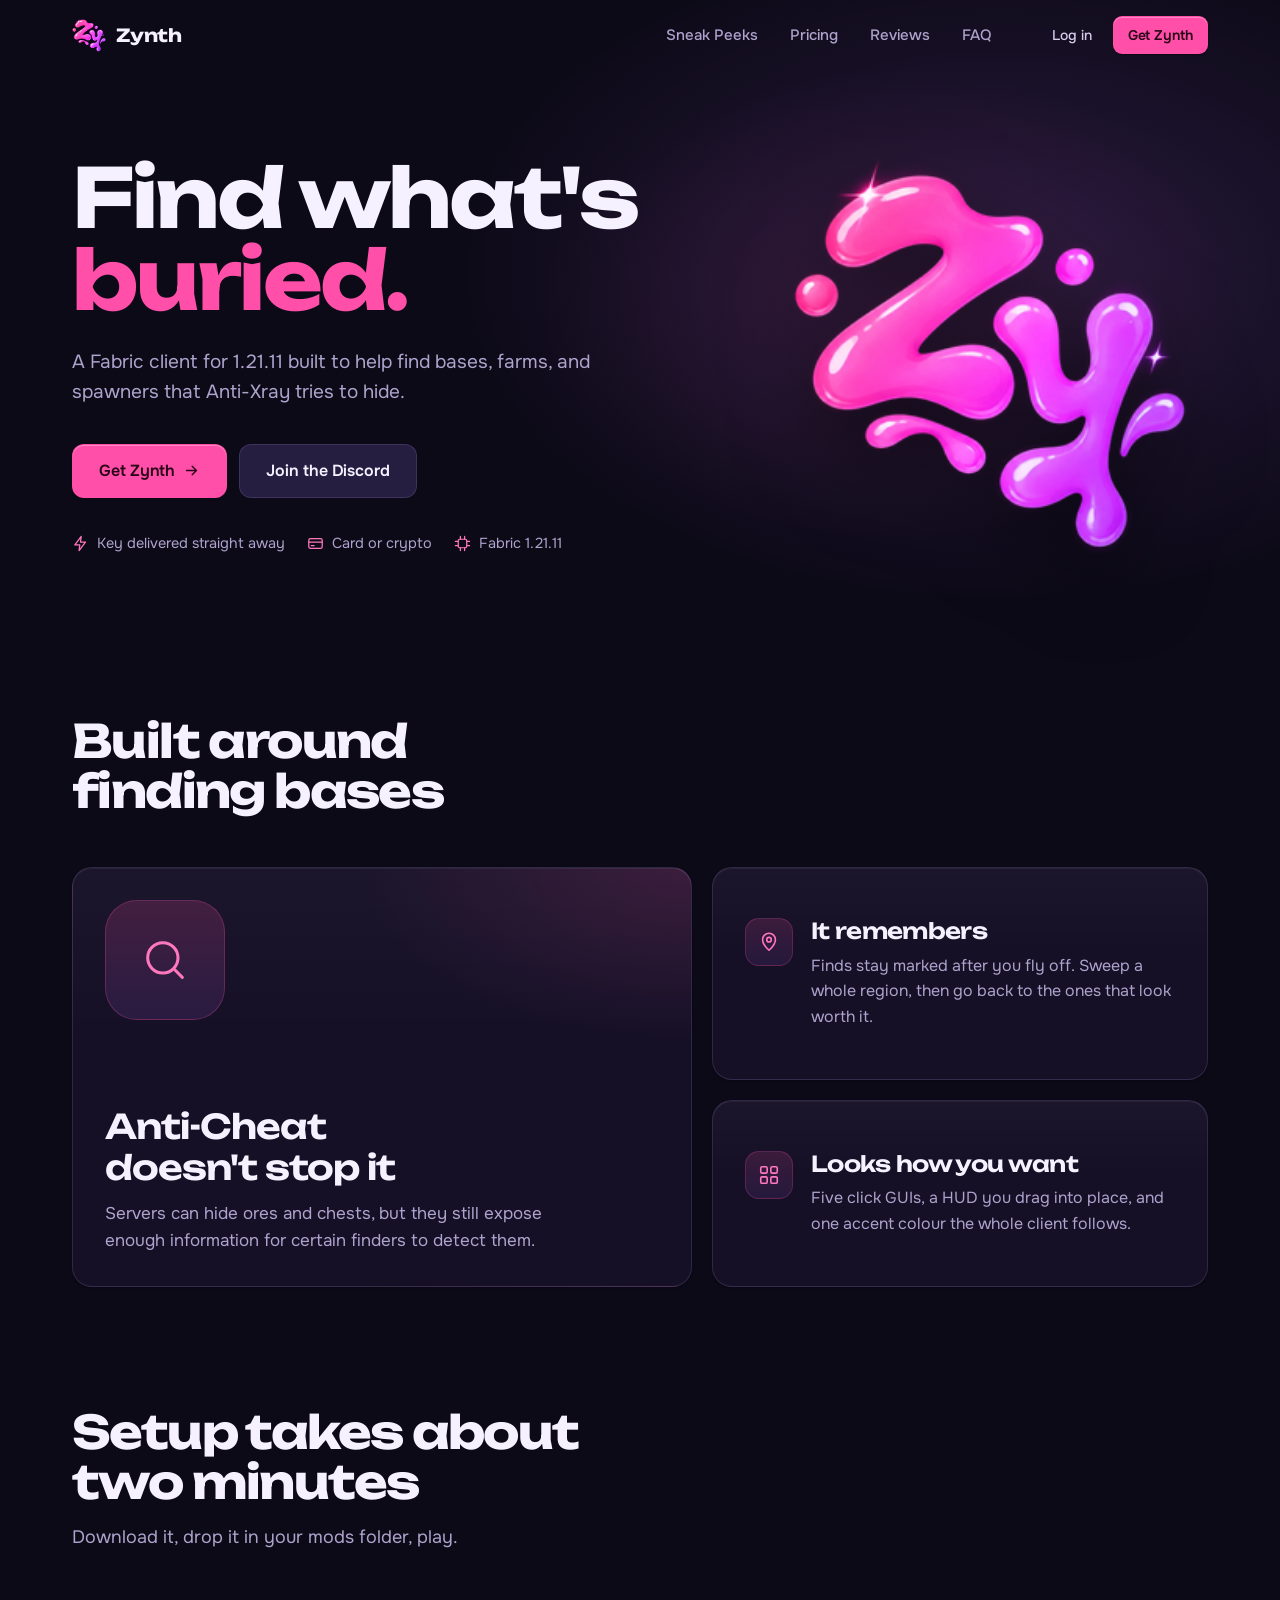
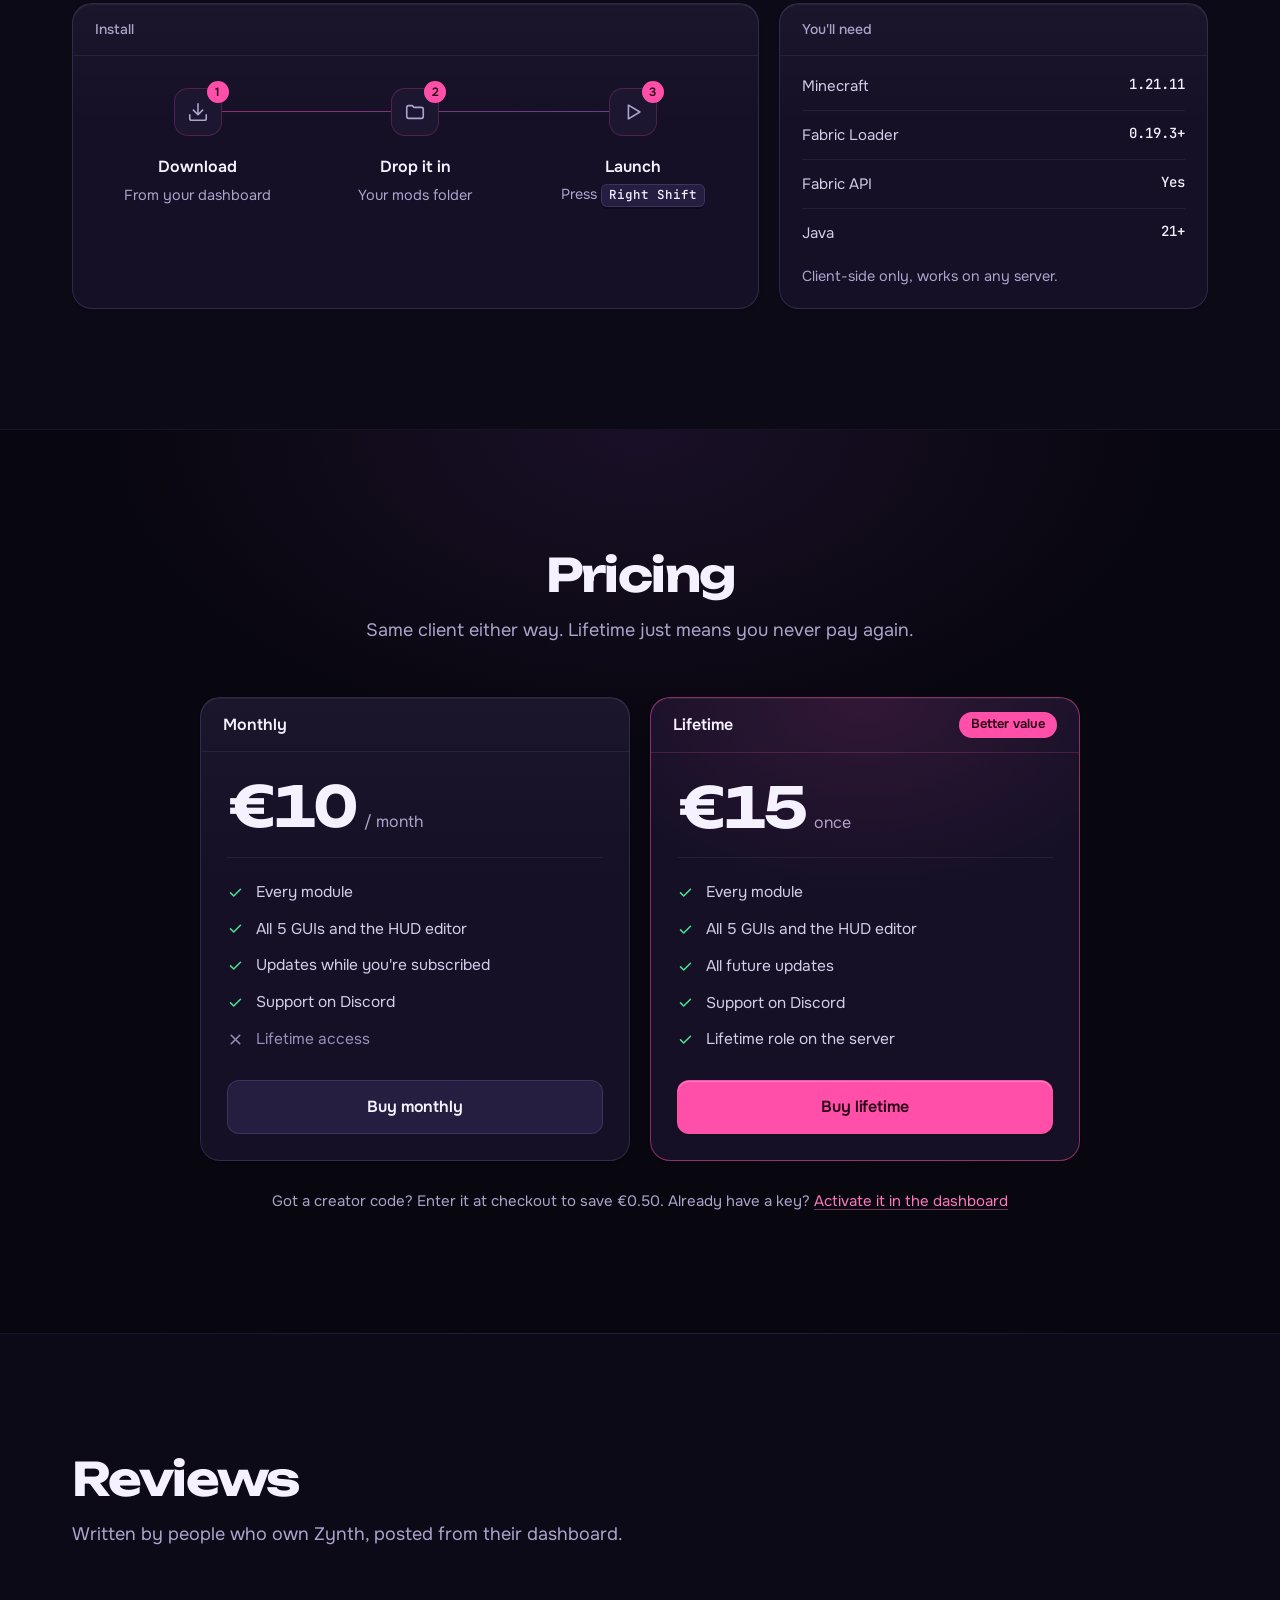
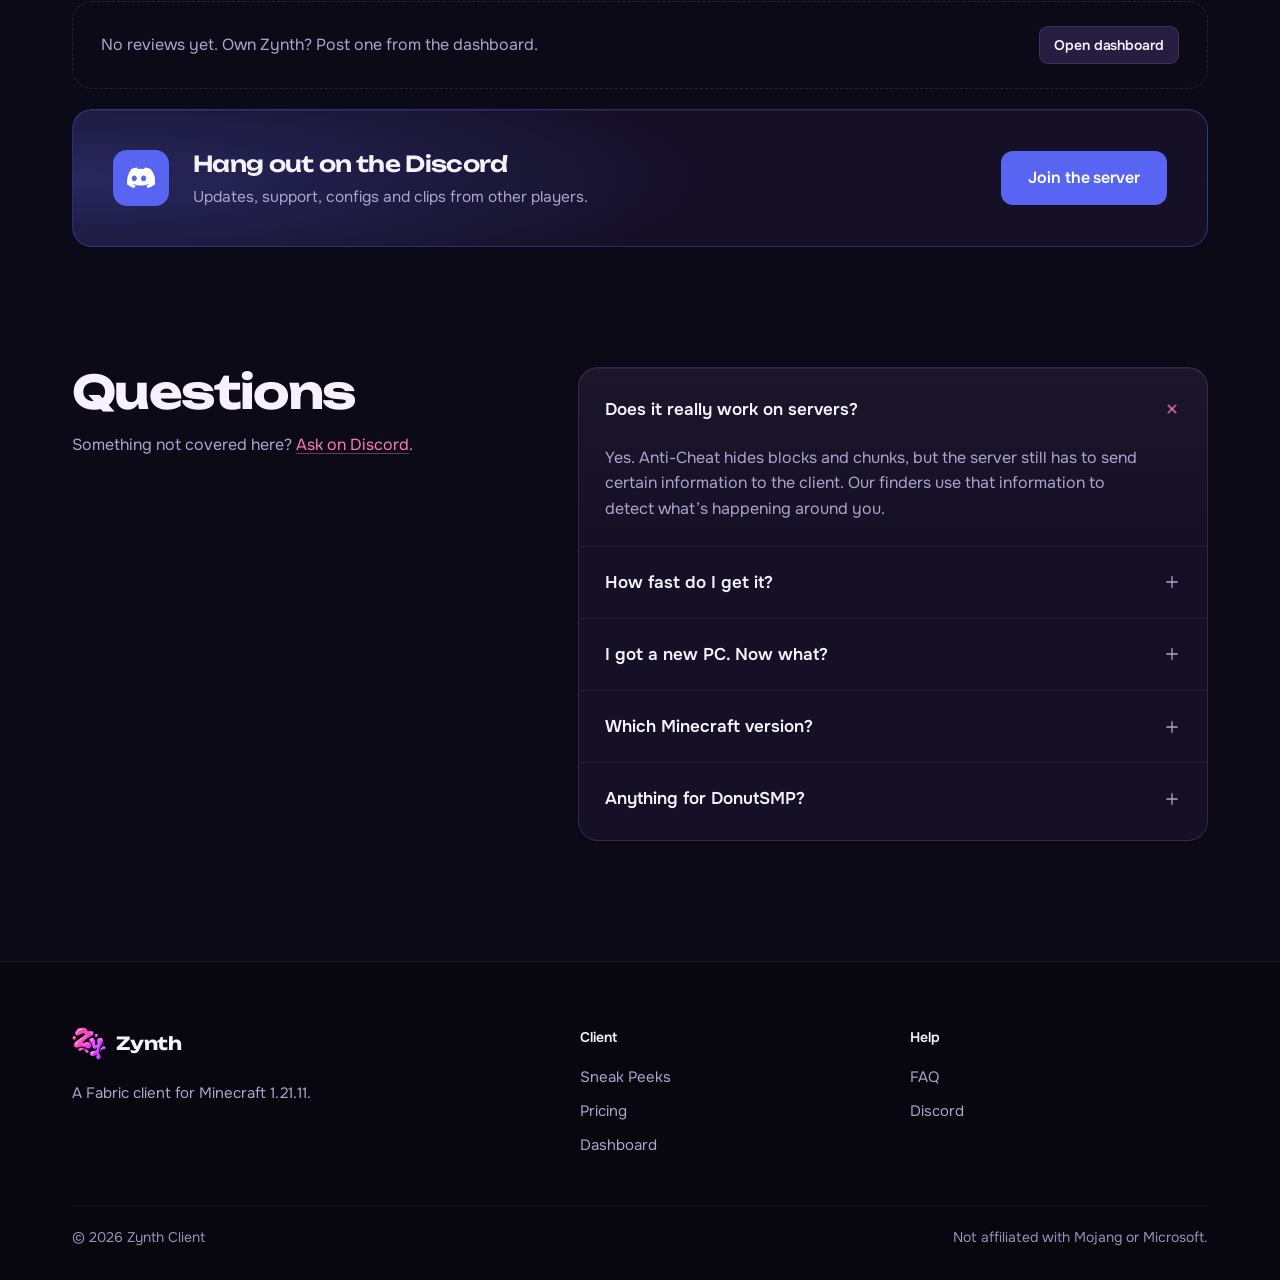
==== commit 3bb99c87: "Add files via upload" ====
--- a/index.html
+++ b/index.html
@@ -5,190 +5,150 @@
 <meta name="viewport" content="width=device-width, initial-scale=1.0, viewport-fit=cover">
 <title>Zynth Client</title>
 <meta name="description" content="A Fabric client for 1.21.11 built to help find bases, farms, and spawners that Anti-Xray tries to hide.">
-<meta name="theme-color" content="#0A090C">
+<meta name="theme-color" content="#0D0A18">
 <script>document.documentElement.classList.add('js');</script>
 <link rel="icon" type="image/png" sizes="32x32" href="assets/favicon-32.png">
 <link rel="apple-touch-icon" href="assets/apple-touch-icon.png">
 <link rel="preconnect" href="https://fonts.googleapis.com">
 <link rel="preconnect" href="https://fonts.gstatic.com" crossorigin>
-<link rel="stylesheet" href="https://fonts.googleapis.com/css2?family=Bricolage+Grotesque:opsz,wght@12..96,500..700&family=Geist:wght@400;500;600&family=JetBrains+Mono:wght@400;500&display=swap">
+<link rel="stylesheet" href="https://fonts.googleapis.com/css2?family=Unbounded:wght@600;700&family=Onest:wght@400;500;600&family=JetBrains+Mono:wght@400;500&display=swap">
 <link rel="stylesheet" href="base.css">
 <link rel="stylesheet" href="zynth.css">
 
 <style>
   /* ---------- Hero ---------- */
-  .hero { padding: 148px 0 56px; overflow: hidden; }
-  .hero-grid { display: grid; grid-template-columns: minmax(0, 1fr) minmax(0, 1.05fr); gap: 64px; align-items: center; }
-  .hero h1 { font-size: clamp(44px, 6.2vw, 76px); line-height: 1; letter-spacing: -.045em; font-weight: 600; margin-bottom: 22px; }
-  .hero .lead { font-size: 18px; margin-bottom: 32px; max-width: 44ch; }
-  .ctas { display: flex; gap: 10px; flex-wrap: wrap; }
-  .hero-meta { display: flex; flex-wrap: wrap; gap: 6px 18px; margin-top: 28px; font: 400 13px/1.4 var(--mono); color: var(--fg-3); }
-  .hero-meta span { display: inline-flex; align-items: center; gap: 8px; }
-  .hero-meta span + span::before { content: ""; width: 3px; height: 3px; border-radius: 50%; background: var(--fg-4); margin-left: -10px; }
-
-  /* Load sequence: one short, staggered settle. Content is visible without JS. */
-  .js .rise { animation: rise .7s var(--ease-out) both; animation-delay: calc(var(--i, 0) * 70ms + 60ms); }
-  @keyframes rise { from { opacity: 0; transform: translateY(10px); filter: blur(4px); } }
-
-  /* ---------- Scan panel (illustration of the finders) ---------- */
-  .scan { position: relative; background: var(--surface); border: 1px solid var(--line-2); border-radius: var(--r-lg); box-shadow: var(--shadow-3); overflow: hidden; }
-  .scan-top { display: flex; align-items: center; justify-content: space-between; gap: 12px; padding: 12px 16px; border-bottom: 1px solid var(--line); font: 400 12px/1 var(--mono); color: var(--fg-3); }
-  .scan-top .live { display: inline-flex; align-items: center; gap: 8px; color: var(--fg-2); }
-  .scan-top .live i { width: 6px; height: 6px; border-radius: 50%; background: var(--pink); }
-  .scan-map { position: relative; aspect-ratio: 16 / 9.5; overflow: hidden;
-    background:
-      linear-gradient(rgba(255,255,255,.075) 1px, transparent 1px) 0 0 / 25% 33.333%,
-      linear-gradient(90deg, rgba(255,255,255,.075) 1px, transparent 1px) 0 0 / 25% 33.333%,
-      linear-gradient(rgba(255,255,255,.03) 1px, transparent 1px) 0 0 / 6.25% 8.333%,
-      linear-gradient(90deg, rgba(255,255,255,.03) 1px, transparent 1px) 0 0 / 6.25% 8.333%,
-      radial-gradient(40% 50% at 20% 70%, rgba(255,255,255,.025), transparent 70%),
-      radial-gradient(35% 45% at 75% 30%, rgba(255,255,255,.02), transparent 70%),
-      var(--bg-sunk); }
-  .sweep { position: absolute; top: 0; bottom: 0; left: 0; width: 34%; pointer-events: none;
-    background: linear-gradient(90deg, transparent, rgba(255,79,168,.05) 70%, rgba(255,79,168,.16));
-    border-right: 1px solid rgba(255,126,192,.7);
-    transform: translateX(-100%); }
-  .js .sweep { animation: sweep 2.9s var(--ease-in-out) .5s both; }
-  @keyframes sweep { from { transform: translateX(-100%); } to { transform: translateX(300%); } }
-  .scan-top .live i { transition: background-color .4s ease; }
-  .scan-top .lbls { display: grid; justify-items: end; }
-  .scan-top .lbls > span { grid-area: 1 / 1; }
-  .scan-top .s1 { opacity: 0; }
-  .js .scan-top .s1 { animation: lbl-out .3s ease 3.4s both; }
-  .js .scan-top .s2 { animation: lbl-in .4s var(--ease-out) 3.5s both; }
-  @keyframes lbl-out { from { opacity: 1; } to { opacity: 0; } }
-  @keyframes lbl-in { from { opacity: 0; filter: blur(2px); } }
-
-  .you { position: absolute; left: 47%; top: 52%; width: 14px; height: 14px; transform: translate(-50%, -50%); color: var(--fg); }
-  .you svg { width: 14px; height: 14px; fill: currentColor; }
-  .you::after { content: ""; position: absolute; inset: -9px; border-radius: 50%; border: 1px solid var(--line-3); }
-
-  .mk { position: absolute; left: calc(var(--x) * 100%); top: calc(var(--y) * 100%); display: flex; align-items: center; gap: 8px; transform: translate(-6px, -50%); }
-  .mk .dot { position: relative; width: 12px; height: 12px; border-radius: 3px; background: var(--c, var(--pink)); box-shadow: 0 0 0 3px rgba(10,9,12,.9); flex-shrink: 0; }
-  .mk .dot::after { content: ""; position: absolute; inset: -6px; border-radius: 6px; border: 1px solid var(--c, var(--pink)); opacity: 0; }
-  .mk .lbl { font: 500 11.5px/1 var(--mono); color: var(--fg); background: rgba(18,17,22,.92); border: 1px solid var(--line-2); padding: 5px 7px; border-radius: 5px; white-space: nowrap; }
-  .js .mk { opacity: 0; animation: mark-in .5s var(--ease-out) both; animation-delay: calc(.5s + var(--x) * 2.94s); }
-  .js .mk .dot::after { animation: ping 1.1s var(--ease-out) both; animation-delay: calc(.5s + var(--x) * 2.94s); }
-  @keyframes mark-in { from { opacity: 0; transform: translate(-6px, -50%) scale(.85); filter: blur(3px); } to { opacity: 1; transform: translate(-6px, -50%); } }
-  @keyframes ping { 0% { opacity: .9; transform: scale(.6); } 100% { opacity: 0; transform: scale(1.6); } }
-
-  .scan-list { list-style: none; margin: 0; padding: 6px 0; border-top: 1px solid var(--line); }
-  .scan-list li { display: grid; grid-template-columns: 12px minmax(0, 1fr) auto auto; align-items: center; gap: 12px; padding: 9px 16px; font-size: 13.5px; color: var(--fg-2); }
-  .scan-list li i { width: 8px; height: 8px; border-radius: 2px; background: var(--c, var(--pink)); }
-  .scan-list .xz { font: 400 12.5px/1 var(--mono); color: var(--fg-3); }
-  .scan-list .m { font: 400 12.5px/1 var(--mono); color: var(--fg-4); min-width: 4.5ch; text-align: right; }
-
-  @media (max-width: 960px) {
-    .hero { padding: 120px 0 80px; }
-    .hero-grid { grid-template-columns: 1fr; gap: 48px; }
+  .hero { position: relative; padding: 156px 0 120px; overflow: hidden; }
+  .hero::before { content: ""; position: absolute; inset: 0; pointer-events: none;
+    background: radial-gradient(60% 70% at 78% 40%, rgba(182,107,255,.16), transparent 70%), radial-gradient(40% 50% at 70% 45%, rgba(255,79,168,.10), transparent 70%); }
+  .hero-grid { position: relative; display: grid; grid-template-columns: minmax(0, 1.2fr) minmax(0, .8fr); gap: 48px; align-items: center; }
+  .hero h1 { font-size: clamp(44px, 6.4vw, 84px); line-height: 1; margin-bottom: 26px; }
+  .hero .lead { font-size: 19px; margin-bottom: 36px; max-width: 42ch; }
+  .ctas { display: flex; gap: 12px; flex-wrap: wrap; }
+  .trust { display: flex; flex-wrap: wrap; gap: 10px 22px; margin: 34px 0 0; padding: 0; list-style: none; font-size: 14.5px; color: var(--fg-3); }
+  .trust li { display: inline-flex; align-items: center; gap: 8px; }
+  .trust .pi { width: 17px; height: 17px; color: var(--pink-hi); }
+  .hero-mark { justify-self: center; width: min(400px, 100%); }
+  .hero-mark img { width: 100%; height: auto; filter: drop-shadow(0 30px 40px rgba(0,0,0,.55)); }
+
+  /* Load: one short staggered settle, then everything is still */
+  .js .hero .settle { animation: settle .7s var(--ease-out) both; animation-delay: calc(var(--i, 0) * 80ms + 60ms); }
+  @keyframes settle { from { opacity: 0; transform: translateY(12px); filter: blur(6px); } }
+  .js .hero-mark img { animation: mark-in 1s var(--ease-out) .1s both; }
+  @keyframes mark-in { from { opacity: 0; transform: scale(.92) rotate(-4deg); filter: blur(8px) drop-shadow(0 30px 40px rgba(0,0,0,.55)); } }
+
+  @media (max-width: 920px) {
+    .hero { padding: 116px 0 80px; }
+    .hero-grid { grid-template-columns: 1fr; gap: 32px; }
+    .hero-mark { order: -1; justify-self: start; width: 112px; }
   }
-  @media (max-width: 520px) {
-    .ctas .btn { flex: 1 1 auto; }
-    .mk .lbl { display: none; }
-    .scan-list .m { display: none; }
-    .scan-list li { grid-template-columns: 12px minmax(0, 1fr) auto; }
+  @media (max-width: 520px) { .ctas .btn { flex: 1 1 100%; } .hero .lead { font-size: 17px; } }
+
+  /* ---------- Features: bento ---------- */
+  .bento { display: grid; grid-template-columns: 1.25fr 1fr; grid-template-rows: auto auto; gap: 20px; }
+  .bento .blk { padding: 32px; display: flex; flex-direction: column; gap: 14px; transition: border-color var(--t) ease; }
+  .bento .blk:hover { border-color: var(--line-3); }
+  .bento .big { grid-row: span 2; justify-content: space-between; min-height: 420px;
+    background: radial-gradient(90% 70% at 100% 0%, rgba(255,79,168,.14), transparent 60%), linear-gradient(180deg, rgba(255,255,255,.025), transparent 40%), var(--surface); }
+  .bento h3 { font-family: var(--display); font-weight: 600; font-size: 22px; letter-spacing: -.03em; line-height: 1.2; }
+  .bento .big h3 { font-size: clamp(26px, 2.8vw, 34px); max-width: 14ch; }
+  .bento p { color: var(--fg-3); max-width: 44ch; }
+  .bento .blk:not(.big) { display: grid; grid-template-columns: 48px minmax(0, 1fr); column-gap: 18px; row-gap: 8px; align-content: center; }
+  .bento .blk:not(.big) .slot { grid-row: span 2; }
+  .bento .blk:not(.big) h3 { align-self: end; }
+  .bento .big p { font-size: 17px; }
+  .bento .art { width: 120px; height: 120px; display: grid; place-items: center; border-radius: 32px; color: var(--pink-hi);
+    background: linear-gradient(180deg, rgba(255,79,168,.18), rgba(182,107,255,.12)); border: 1px solid rgba(255,79,168,.25); }
+  .bento .art .pi { width: 52px; height: 52px; stroke-width: 1.4; }
+  @media (max-width: 860px) { .bento { grid-template-columns: 1fr; } .bento .big { grid-row: auto; min-height: 0; gap: 28px; } }
+  @media (max-width: 520px) { .bento .blk { padding: 24px; } .bento .art { width: 88px; height: 88px; border-radius: 24px; } .bento .art .pi { width: 40px; height: 40px; } }
+
+  /* ---------- Setup ---------- */
+  .setup { display: grid; grid-template-columns: minmax(0, 1.6fr) minmax(0, 1fr); gap: 20px; }
+  .hotbar { position: relative; display: grid; grid-template-columns: repeat(3, 1fr); gap: 16px; padding: 32px 24px; list-style: none; margin: 0; counter-reset: step; }
+  .hotbar::before { content: ""; position: absolute; top: 55px; left: calc(16.66% + 28px); right: calc(16.66% + 28px); height: 1px; background: linear-gradient(90deg, var(--pink-line), rgba(182,107,255,.5)); }
+  .hotbar li { position: relative; display: grid; justify-items: center; text-align: center; gap: 4px; }
+  .hotbar .slot { margin-bottom: 14px; background: var(--surface-2); position: relative; }
+  .hotbar .slot::after { counter-increment: step; content: counter(step); position: absolute; top: -8px; right: -8px; width: 22px; height: 22px; border-radius: 50%; display: grid; place-items: center; font: 600 12px/1 var(--font); color: var(--pink-ink); background: var(--pink); }
+  .hotbar b { color: var(--fg); font-weight: 600; font-size: 16px; }
+  .hotbar span { color: var(--fg-3); font-size: 14.5px; }
+  .req dl { display: grid; padding: 6px 22px 8px; }
+  .req dl div { display: flex; justify-content: space-between; gap: 12px; padding: 12px 0; font-size: 15px; }
+  .req dl div + div { border-top: 1px solid var(--line); }
+  .req dt { color: var(--fg-2); }
+  .req dd { font: 500 14px/1.5 var(--mono); color: var(--fg); }
+  .req-note { padding: 0 22px 20px; color: var(--fg-3); font-size: 14.5px; }
+  @media (max-width: 880px) { .setup { grid-template-columns: 1fr; } }
+  @media (max-width: 560px) {
+    .hotbar { grid-template-columns: 1fr; gap: 0; padding: 14px 22px; }
+    .hotbar::before { display: none; }
+    .hotbar li { grid-template-columns: 48px 1fr; justify-items: start; text-align: left; column-gap: 16px; padding: 12px 0; }
+    .hotbar .slot { grid-row: span 2; margin: 0; }
   }
 
-  /* ---------- Features ---------- */
-  .split { display: grid; grid-template-columns: minmax(0, 5fr) minmax(0, 7fr); gap: 64px; align-items: start; }
-  .split .sec-head { position: sticky; top: 104px; margin-bottom: 0; }
-  .features { list-style: none; margin: 0; padding: 0; border-top: 1px solid var(--line); }
-  .features li { display: grid; grid-template-columns: 40px minmax(0, 1fr); gap: 20px; padding: 28px 0; border-bottom: 1px solid var(--line); }
-  .ic { width: 40px; height: 40px; border-radius: var(--r-sm); display: grid; place-items: center; background: var(--surface-2); border: 1px solid var(--line-2); color: var(--pink-hi); box-shadow: var(--shadow-1); }
-  .ic .i { width: 18px; height: 18px; }
-  .features h3 { font-size: 18px; letter-spacing: -.015em; margin: 8px 0 6px; }
-  .features p { color: var(--fg-3); max-width: 54ch; }
-  @media (max-width: 860px) { .split { grid-template-columns: 1fr; gap: 32px; } .split .sec-head { position: static; } }
-
-  /* ---------- Setup ---------- */
-  .setup { display: grid; grid-template-columns: minmax(0, 1.7fr) minmax(0, 1fr); overflow: hidden; }
-  .setup > div { padding: 32px; }
-  .setup h3 { font-size: 17px; letter-spacing: -.01em; }
-  .setup .sub { color: var(--fg-3); font-size: 14px; margin-top: 4px; }
-  .steps { position: relative; display: grid; grid-template-columns: repeat(3, 1fr); gap: 16px; margin-top: 36px; list-style: none; padding: 0; }
-  .steps::before, .steps::after { content: ""; position: absolute; top: 20px; left: calc(16.66% + 24px); right: calc(16.66% + 24px); height: 1px; }
-  .steps::before { background: var(--line-2); }
-  .steps::after { background: linear-gradient(90deg, var(--pink), var(--violet)); transform-origin: left; transform: scaleX(0); transition: transform 1.2s var(--ease-in-out) .15s; }
-  .steps.in::after, html:not(.js) .steps::after { transform: scaleX(1); }
-  .step { position: relative; z-index: 1; display: grid; justify-items: center; text-align: center; gap: 2px; }
-  .step .n { width: 40px; height: 40px; border-radius: 50%; display: grid; place-items: center; margin-bottom: 12px; background: var(--surface-2); border: 1px solid var(--line-2); font: 500 13px/1 var(--mono); color: var(--fg); box-shadow: 0 0 0 6px var(--surface); }
-  .step b { color: var(--fg); font-weight: 500; font-size: 15px; }
-  .step span { color: var(--fg-3); font-size: 13.5px; }
-  .req { border-left: 1px solid var(--line); background: rgba(255,255,255,.012); }
-  .req dl { margin-top: 20px; display: grid; }
-  .req dl div { display: flex; justify-content: space-between; gap: 12px; padding: 11px 0; border-bottom: 1px solid var(--line); font-size: 14px; }
-  .req dl div:last-child { border-bottom: 0; }
-  .req dt { color: var(--fg-2); }
-  .req dd { font: 400 13px/1.5 var(--mono); color: var(--fg); }
-  @media (max-width: 860px) { .setup { grid-template-columns: 1fr; } .req { border-left: 0; border-top: 1px solid var(--line); } }
-  @media (max-width: 560px) {
-    .setup > div { padding: 24px 20px; }
-    .steps { grid-template-columns: 1fr; gap: 0; margin-top: 24px; }
-    .steps::before, .steps::after { display: none; }
-    .step { grid-template-columns: 40px 1fr; justify-items: start; text-align: left; column-gap: 16px; padding: 10px 0; }
-    .step .n { grid-row: span 2; margin: 0; }
-  }
-
   /* ---------- Pricing ---------- */
-  .pricing-grid { display: grid; grid-template-columns: minmax(0, 4fr) minmax(0, 8fr); gap: 64px; align-items: start; }
-  .pricing-grid .sec-head { margin-bottom: 0; }
-  .plans { display: grid; grid-template-columns: 1fr 1fr; gap: 16px; }
-  @media (max-width: 960px) { .pricing-grid { grid-template-columns: 1fr; gap: 40px; } }
-  .plan { position: relative; padding: 28px; display: flex; flex-direction: column; }
-  .plan.best { border-color: var(--pink-line); background: linear-gradient(180deg, rgba(255,79,168,.06), transparent 40%), var(--surface); }
-  .plan-top { display: flex; align-items: center; justify-content: space-between; gap: 12px; }
-  .plan h3 { font-size: 16px; font-weight: 500; color: var(--fg-2); }
-  .price { display: flex; align-items: baseline; gap: 6px; margin: 18px 0 6px; color: var(--fg); }
-  .price .amt { font-size: 52px; line-height: 1; font-weight: 600; letter-spacing: -.045em; font-variant-numeric: tabular-nums; }
-  .price .per { color: var(--fg-3); font-size: 15px; }
-  .plan .note { color: var(--fg-3); font-size: 14px; }
-  .plan ul { list-style: none; padding: 20px 0 0; margin: 20px 0 28px; display: grid; gap: 12px; border-top: 1px solid var(--line); }
-  .plan li { display: flex; align-items: flex-start; gap: 10px; font-size: 14.5px; color: var(--fg-2); }
-  .plan li .i { margin-top: 3px; color: var(--pink-hi); }
+  .pricing { background: radial-gradient(60% 50% at 50% 0%, rgba(182,107,255,.10), transparent 70%), var(--bg-sunk); border-block: 1px solid var(--line); }
+  .plans { display: grid; grid-template-columns: 1fr 1fr; gap: 20px; max-width: 880px; margin: 0 auto; }
+  .plan { display: flex; flex-direction: column; }
+  .plan-body { padding: 26px; display: flex; flex-direction: column; flex: 1; }
+  .plan .win-title { font-size: 16px; color: var(--fg); font-weight: 600; }
+  .plan.best { border-color: var(--pink-line); background: radial-gradient(100% 60% at 50% 0%, rgba(255,79,168,.12), transparent 70%), var(--surface); }
+  .plan.best .win-title { border-color: rgba(255,79,168,.2); }
+  .price { display: flex; align-items: baseline; gap: 8px; margin-bottom: 22px; color: var(--fg); }
+  .price .amt { font: 700 56px/1 var(--display); letter-spacing: -.05em; font-variant-numeric: tabular-nums; }
+  .price .per { color: var(--fg-3); font-size: 16px; }
+  .plan ul { list-style: none; padding: 22px 0 0; margin: 0 0 28px; display: grid; gap: 12px; border-top: 1px solid var(--line); }
+  .plan li { display: flex; align-items: center; gap: 12px; font-size: 15.5px; color: var(--fg-2); }
+  .plan li .pi { color: var(--ok); width: 17px; height: 17px; stroke-width: 2.2; }
   .plan li.no { color: var(--fg-4); }
-  .plan li.no .i { color: var(--fg-4); }
+  .plan li.no .pi { color: var(--fg-4); }
   .plan .btn { margin-top: auto; }
-  .after { color: var(--fg-3); margin-top: 8px; font-size: 14.5px; }
-  @media (max-width: 720px) { .plans { grid-template-columns: 1fr; } .plan { padding: 24px; } }
+  .after { text-align: center; color: var(--fg-3); font-size: 15px; margin-top: 28px; }
+  @media (max-width: 680px) { .plans { grid-template-columns: 1fr; } }
 
   /* ---------- Reviews ---------- */
-  .reviews { columns: 3 300px; column-gap: 16px; }
-  .review { break-inside: avoid; margin-bottom: 16px; padding: 22px; }
-  .stars { display: flex; gap: 2px; color: var(--pink); margin-bottom: 12px; }
-  .stars svg { width: 14px; height: 14px; fill: currentColor; }
+  .reviews { columns: 3 300px; column-gap: 20px; }
+  .review { break-inside: avoid; margin-bottom: 20px; padding: 24px; }
+  .stars { display: flex; gap: 2px; color: var(--pink); margin-bottom: 14px; }
+  .stars .pi { width: 17px; height: 17px; }
   .review p { color: var(--fg-2); overflow-wrap: anywhere; }
-  .who { margin-top: 16px; display: flex; align-items: center; gap: 10px; font-size: 13.5px; color: var(--fg-3); min-width: 0; }
-  .who img { width: 24px; height: 24px; border-radius: 50%; background: var(--surface-3); }
+  .who { margin-top: 18px; display: flex; align-items: center; gap: 10px; font-size: 14px; color: var(--fg-3); min-width: 0; }
+  .who img { width: 28px; height: 28px; border-radius: 50%; background: var(--surface-3); }
   .who span { overflow: hidden; text-overflow: ellipsis; white-space: nowrap; }
-  .no-reviews { padding: 28px; display: flex; align-items: center; justify-content: space-between; gap: 16px; flex-wrap: wrap; color: var(--fg-3); border: 1px dashed var(--line-2); border-radius: var(--r-lg); }
-  .discord { margin-top: 16px; padding: 24px 28px; display: flex; align-items: center; gap: 20px; flex-wrap: wrap; transition: border-color var(--t) ease; }
-  .discord:hover { border-color: var(--line-3); }
-  .discord .dc { width: 44px; height: 44px; border-radius: var(--r); display: grid; place-items: center; background: rgba(88,101,242,.14); color: #8F98FF; flex-shrink: 0; }
-  .discord .dc svg { width: 22px; height: 22px; fill: currentColor; }
-  .discord h3 { font-size: 16px; }
-  .discord p { color: var(--fg-3); font-size: 14px; }
+  .no-reviews { padding: 24px 28px; display: flex; align-items: center; justify-content: space-between; gap: 16px; flex-wrap: wrap; color: var(--fg-3); border-style: dashed; box-shadow: none; background: transparent; }
+  .discord { margin-top: 20px; padding: 36px 40px; display: flex; align-items: center; gap: 24px; flex-wrap: wrap; border-color: rgba(88,101,242,.35);
+    background: radial-gradient(80% 140% at 0% 50%, rgba(88,101,242,.28), transparent 70%), var(--surface); transition: border-color var(--t) ease; }
+  .discord:hover { border-color: rgba(88,101,242,.6); }
+  .discord .slot { width: 56px; height: 56px; color: #fff; background: var(--discord); border: 0; }
+  .discord .slot svg { width: 28px; height: 28px; fill: currentColor; }
+  .discord h3 { font-family: var(--display); font-weight: 600; font-size: 22px; letter-spacing: -.03em; margin-bottom: 4px; }
+  .discord p { color: var(--fg-3); font-size: 15.5px; }
   .discord .btn { margin-left: auto; }
-  @media (max-width: 520px) { .discord .btn { margin-left: 0; width: 100%; } }
+  @media (max-width: 600px) { .discord { padding: 26px 24px; } .discord .btn { margin-left: 0; width: 100%; } }
 
   /* ---------- FAQ ---------- */
-  .faq { border-top: 1px solid var(--line); }
-  .faq details { border-bottom: 1px solid var(--line); }
-  .faq summary { list-style: none; cursor: pointer; padding: 22px 0; display: flex; justify-content: space-between; align-items: center; gap: 20px; font-size: 16.5px; font-weight: 500; color: var(--fg); letter-spacing: -.01em; border-radius: var(--r-xs); }
+  .split { display: grid; grid-template-columns: minmax(0, 5fr) minmax(0, 7fr); gap: 56px; align-items: start; }
+  .split .sec-head { position: sticky; top: 108px; margin-bottom: 0; }
+  @media (max-width: 880px) { .split { grid-template-columns: 1fr; gap: 32px; } .split .sec-head { position: static; } }
+  .faq { padding: 6px 0; }
+  .faq details + details { border-top: 1px solid var(--line); }
+  .faq summary { list-style: none; cursor: pointer; padding: 22px 26px; display: flex; justify-content: space-between; align-items: center; gap: 20px; font-size: 17px; font-weight: 600; color: var(--fg); border-radius: var(--r); transition: color var(--t-fast) ease; }
+  .faq summary:hover { color: #fff; }
+  .faq summary:focus-visible { outline-offset: -3px; }
   .faq summary::-webkit-details-marker { display: none; }
-  .faq summary .i { width: 18px; height: 18px; color: var(--fg-3); transition: transform var(--t) var(--ease-out), color var(--t-fast) ease; }
-  .faq summary:hover .i { color: var(--fg); }
-  .faq details[open] summary .i { transform: rotate(45deg); color: var(--pink-hi); }
-  .faq .ans { padding: 0 40px 24px 0; color: var(--fg-3); max-width: 64ch; display: grid; gap: 12px; }
+  .faq summary .pi { width: 18px; height: 18px; color: var(--fg-3); transition: transform var(--t) var(--ease-out), color var(--t-fast) ease; }
+  .faq details[open] summary .i-plus { transform: rotate(45deg); color: var(--pink-hi); }
+  .faq .ans { padding: 0 64px 24px 26px; color: var(--fg-3); max-width: 70ch; display: grid; gap: 12px; }
   .faq details[open] .ans { animation: ans-in var(--t-slow) var(--ease-out); }
   @keyframes ans-in { from { opacity: 0; transform: translateY(-4px); } }
-  .faq-aside { color: var(--fg-3); margin-top: 4px; }
+  .faq-aside { color: var(--fg-3); }
+  @media (max-width: 520px) { .faq summary { padding: 18px 20px; font-size: 16px; } .faq .ans { padding: 0 20px 20px; } }
 </style>
 </head>
 <body>
 
 <nav class="top">
   <div class="wrap bar">
-    <a class="brand" href="index.html" aria-label="Zynth home"><img src="assets/zynth-mark-64.png" alt="" width="30" height="30">Zynth</a>
+    <a class="brand" href="index.html" aria-label="Zynth home"><img src="assets/zynth-mark-64.png" alt="" width="34" height="34">Zynth</a>
     <div class="navlinks">
       <a href="sneak-peeks.html">Sneak Peeks</a>
       <a href="#pricing">Pricing</a>
@@ -199,13 +159,17 @@
       <a href="dashboard.html" class="btn btn-quiet btn-sm hide-sm">Log in</a>
       <a href="#pricing" class="btn btn-primary btn-sm">Get Zynth</a>
       <button class="burger" type="button" aria-label="Open menu" aria-expanded="false" aria-controls="mobile-menu">
-        <svg class="i i-open" viewBox="0 0 24 24"><path d="M4 8h16M4 16h16"/></svg>
-        <svg class="i i-close" viewBox="0 0 24 24"><path d="M6 6l12 12M18 6L6 18"/></svg>
+        <svg class="pi i-open" aria-hidden="true"><use href="assets/icons.svg#i-menu"/></svg>
+        <svg class="pi i-close" aria-hidden="true"><use href="assets/icons.svg#i-x"/></svg>
       </button>
     </div>
   </div>
   <div class="mobile-menu" id="mobile-menu">
-    <a href="sneak-peeks.html">Sneak Peeks</a><a href="#pricing">Pricing</a><a href="#reviews">Reviews</a><a href="#faq">FAQ</a><a href="dashboard.html">Log in</a>
+    <a href="sneak-peeks.html">Sneak Peeks<svg class="pi sm" aria-hidden="true"><use href="assets/icons.svg#i-chev-right"/></svg></a>
+    <a href="#pricing">Pricing<svg class="pi sm" aria-hidden="true"><use href="assets/icons.svg#i-chev-right"/></svg></a>
+    <a href="#reviews">Reviews<svg class="pi sm" aria-hidden="true"><use href="assets/icons.svg#i-chev-right"/></svg></a>
+    <a href="#faq">FAQ<svg class="pi sm" aria-hidden="true"><use href="assets/icons.svg#i-chev-right"/></svg></a>
+    <a href="dashboard.html">Log in<svg class="pi sm" aria-hidden="true"><use href="assets/icons.svg#i-chev-right"/></svg></a>
   </div>
 </nav>
 
@@ -214,120 +178,111 @@
 <header class="hero">
   <div class="wrap hero-grid">
     <div>
-      <h1 class="rise" style="--i:0">Find what's <span class="accent">buried.</span></h1>
-      <p class="lead rise" style="--i:1">A Fabric client for 1.21.11 built to help find bases, farms, and spawners that Anti-Xray tries to hide.</p>
-      <div class="ctas rise" style="--i:2">
-        <a href="#pricing" class="btn btn-primary btn-lg">Get Zynth</a>
+      <h1 class="settle">Find what's <span class="accent">buried.</span></h1>
+      <p class="lead settle" style="--i:1">A Fabric client for 1.21.11 built to help find bases, farms, and spawners that Anti-Xray tries to hide.</p>
+      <div class="ctas settle" style="--i:2">
+        <a href="#pricing" class="btn btn-primary btn-lg">Get Zynth<svg class="pi" aria-hidden="true"><use href="assets/icons.svg#i-arrow"/></svg></a>
         <a href="https://discord.com/invite/Xa6BaUTgVs" class="btn btn-secondary btn-lg">Join the Discord</a>
       </div>
-      <div class="hero-meta rise" style="--i:3"><span>Fabric 1.21.11</span><span>Client-side only</span><span>From €10</span></div>
-    </div>
-
-    <figure class="scan rise" style="--i:2" aria-label="Illustration: Zynth sweeping a region and marking a spawner, a storage room and a farm">
-      <div class="scan-top" aria-hidden="true"><span>Region · 4 × 3 chunks</span><span class="live"><i></i><span class="lbls"><span class="s1">Scanning</span><span class="s2">3 marked</span></span></span></div>
-      <div class="scan-map" aria-hidden="true">
-        <div class="you"><svg viewBox="0 0 14 14"><path d="M7 1l5 12-5-3-5 3z"/></svg></div>
-        <div class="mk" style="--x:.18;--y:.28"><span class="dot"></span><span class="lbl">Spawner</span></div>
-        <div class="mk" style="--x:.56;--y:.74;--c:var(--violet)"><span class="dot"></span><span class="lbl">Chests ×14</span></div>
-        <div class="mk" style="--x:.74;--y:.22;--c:#FF9AD0"><span class="dot"></span><span class="lbl">Farm</span></div>
-        <div class="sweep"></div>
-      </div>
-      <ul class="scan-list" aria-hidden="true">
-        <li><i></i><span>Spawner</span><span class="xz">X 1,204 · Z −388</span><span class="m">96 m</span></li>
-        <li style="--c:var(--violet)"><i></i><span>Storage, 14 chests</span><span class="xz">X 1,342 · Z −301</span><span class="m">41 m</span></li>
-        <li style="--c:#FF9AD0"><i></i><span>Farm</span><span class="xz">X 1,391 · Z −412</span><span class="m">88 m</span></li>
+      <ul class="trust settle" style="--i:3">
+        <li><svg class="pi" aria-hidden="true"><use href="assets/icons.svg#i-zap"/></svg>Key delivered straight away</li>
+        <li><svg class="pi" aria-hidden="true"><use href="assets/icons.svg#i-card"/></svg>Card or crypto</li>
+        <li><svg class="pi" aria-hidden="true"><use href="assets/icons.svg#i-cpu"/></svg>Fabric 1.21.11</li>
       </ul>
-    </figure>
+    </div>
+    <div class="hero-mark"><img src="assets/zynth-mark-256.png" srcset="zynth-logo.png 2x" alt="" width="400" height="400"></div>
   </div>
 </header>
 
 <!-- FEATURES -->
-<section id="features" class="section">
-  <div class="wrap split">
+<section id="features" class="section" style="padding-top:40px">
+  <div class="wrap">
+    <div class="sec-head"><h2 class="h2">Built around finding bases</h2></div>
+    <div class="bento">
+      <article class="blk big">
+        <span class="art"><svg class="pi" aria-hidden="true"><use href="assets/icons.svg#i-search"/></svg></span>
+        <div><h3>Anti-Cheat doesn't stop it</h3><p style="margin-top:12px">Servers can hide ores and chests, but they still expose enough information for certain finders to detect them.</p></div>
+      </article>
+      <article class="blk">
+        <span class="slot"><svg class="pi" aria-hidden="true"><use href="assets/icons.svg#i-pin"/></svg></span>
+        <h3>It remembers</h3><p>Finds stay marked after you fly off. Sweep a whole region, then go back to the ones that look worth it.</p>
+      </article>
+      <article class="blk">
+        <span class="slot"><svg class="pi" aria-hidden="true"><use href="assets/icons.svg#i-grid"/></svg></span>
+        <h3>Looks how you want</h3><p>Five click GUIs, a HUD you drag into place, and one accent colour the whole client follows.</p>
+      </article>
+    </div>
+  </div>
+</section>
+
+<!-- SETUP -->
+<section class="section" style="padding-top:0">
+  <div class="wrap">
     <div class="sec-head">
-      <h2 class="h2">Built around finding bases</h2>
-    </div>
-    <ul class="features">
-      <li>
-        <span class="ic"><svg class="i" viewBox="0 0 24 24"><circle cx="11" cy="11" r="7"/><path d="m20 20-3.5-3.5"/></svg></span>
-        <div><h3>Anti-Cheat doesn't stop it</h3><p>Servers can hide ores and chests, but they still expose enough information for certain finders to detect them.</p></div>
-      </li>
-      <li>
-        <span class="ic"><svg class="i" viewBox="0 0 24 24"><path d="M12 21s-7-6.2-7-11.5A7 7 0 0 1 19 9.5C19 14.8 12 21 12 21z"/><circle cx="12" cy="9.5" r="2.5"/></svg></span>
-        <div><h3>It remembers</h3><p>Finds stay marked after you fly off. Sweep a whole region, then go back to the ones that look worth it.</p></div>
-      </li>
-      <li>
-        <span class="ic"><svg class="i" viewBox="0 0 24 24"><rect x="3" y="3" width="7" height="7" rx="1.5"/><rect x="14" y="3" width="7" height="7" rx="1.5"/><rect x="3" y="14" width="7" height="7" rx="1.5"/><rect x="14" y="14" width="7" height="7" rx="1.5"/></svg></span>
-        <div><h3>Looks how you want</h3><p>Five click GUIs, a HUD you drag into place, and one accent colour the whole client follows.</p></div>
-      </li>
-    </ul>
-  </div>
-</section>
-
-<!-- SETUP -->
-<section class="section" style="padding-top:0;border-top:0">
-  <div class="wrap">
-    <div class="panel setup">
-      <div>
-        <h3>Setup takes about two minutes</h3>
-        <p class="sub">Download it, drop it in your mods folder, play.</p>
-        <ol class="steps" data-inview>
-          <li class="step"><span class="n">1</span><b>Download</b><span>From your dashboard</span></li>
-          <li class="step"><span class="n">2</span><b>Drop it in</b><span>Your mods folder</span></li>
-          <li class="step"><span class="n">3</span><b>Launch</b><span>Press <kbd>Right Shift</kbd></span></li>
+      <h2 class="h2">Setup takes about two minutes</h2>
+      <p class="lead">Download it, drop it in your mods folder, play.</p>
+    </div>
+    <div class="setup">
+      <div class="blk win">
+        <div class="win-title"><span>Install</span></div>
+        <ol class="hotbar">
+          <li><span class="slot"><svg class="pi" aria-hidden="true"><use href="assets/icons.svg#i-download"/></svg></span><b>Download</b><span>From your dashboard</span></li>
+          <li><span class="slot"><svg class="pi" aria-hidden="true"><use href="assets/icons.svg#i-folder"/></svg></span><b>Drop it in</b><span>Your mods folder</span></li>
+          <li><span class="slot"><svg class="pi" aria-hidden="true"><use href="assets/icons.svg#i-play"/></svg></span><b>Launch</b><span>Press <kbd>Right Shift</kbd></span></li>
         </ol>
       </div>
-      <div class="req">
-        <h3>You'll need</h3>
-        <p class="sub">Client-side only, works on any server.</p>
+      <div class="blk win req">
+        <div class="win-title"><span>You'll need</span></div>
         <dl>
           <div><dt>Minecraft</dt><dd>1.21.11</dd></div>
           <div><dt>Fabric Loader</dt><dd>0.19.3+</dd></div>
           <div><dt>Fabric API</dt><dd>Yes</dd></div>
           <div><dt>Java</dt><dd>21+</dd></div>
         </dl>
+        <p class="req-note">Client-side only, works on any server.</p>
       </div>
     </div>
   </div>
 </section>
 
 <!-- PRICING -->
-<section id="pricing" class="section">
-  <div class="wrap">
-    <div class="pricing-grid">
-    <div class="sec-head">
+<section id="pricing" class="section pricing">
+  <div class="wrap">
+    <div class="sec-head center">
       <h2 class="h2">Pricing</h2>
       <p class="lead">Same client either way. Lifetime just means you never pay again.</p>
-      <p class="after">Got a creator code? Enter it at checkout to save €0.50.</p>
-      <p class="after" style="margin-top:0">Already have a key? <a class="link" href="dashboard.html">Activate it in the dashboard</a></p>
     </div>
     <div class="plans">
-      <div class="panel plan">
-        <div class="plan-top"><h3>Monthly</h3></div>
-        <div class="price"><span class="amt">€10</span><span class="per">/ month</span></div>
-        <ul>
-          <li><svg class="i" viewBox="0 0 24 24"><path d="M5 12.5l4.5 4.5L19 7.5"/></svg>Every module</li>
-          <li><svg class="i" viewBox="0 0 24 24"><path d="M5 12.5l4.5 4.5L19 7.5"/></svg>All 5 GUIs and the HUD editor</li>
-          <li><svg class="i" viewBox="0 0 24 24"><path d="M5 12.5l4.5 4.5L19 7.5"/></svg>Updates while you're subscribed</li>
-          <li><svg class="i" viewBox="0 0 24 24"><path d="M5 12.5l4.5 4.5L19 7.5"/></svg>Support on Discord</li>
-          <li class="no"><svg class="i" viewBox="0 0 24 24"><path d="M7 7l10 10M17 7L7 17"/></svg>Lifetime access</li>
-        </ul>
-        <a href="checkout.html?product=monthly" class="btn btn-secondary btn-lg btn-block">Buy monthly</a>
-      </div>
-      <div class="panel plan best">
-        <div class="plan-top"><h3>Lifetime</h3><span class="tag pink">Better value</span></div>
-        <div class="price"><span class="amt">€15</span><span class="per">once</span></div>
-        <ul>
-          <li><svg class="i" viewBox="0 0 24 24"><path d="M5 12.5l4.5 4.5L19 7.5"/></svg>Every module</li>
-          <li><svg class="i" viewBox="0 0 24 24"><path d="M5 12.5l4.5 4.5L19 7.5"/></svg>All 5 GUIs and the HUD editor</li>
-          <li><svg class="i" viewBox="0 0 24 24"><path d="M5 12.5l4.5 4.5L19 7.5"/></svg>All future updates</li>
-          <li><svg class="i" viewBox="0 0 24 24"><path d="M5 12.5l4.5 4.5L19 7.5"/></svg>Support on Discord</li>
-          <li><svg class="i" viewBox="0 0 24 24"><path d="M5 12.5l4.5 4.5L19 7.5"/></svg>Lifetime role on the server</li>
-        </ul>
-        <a href="checkout.html?product=lifetime" class="btn btn-primary btn-lg btn-block">Buy lifetime</a>
-      </div>
-    </div>
-    </div>
+      <div class="blk win plan">
+        <div class="win-title"><span>Monthly</span></div>
+        <div class="plan-body">
+          <div class="price"><span class="amt">€10</span><span class="per">/ month</span></div>
+          <ul>
+            <li><svg class="pi" aria-hidden="true"><use href="assets/icons.svg#i-check"/></svg>Every module</li>
+            <li><svg class="pi" aria-hidden="true"><use href="assets/icons.svg#i-check"/></svg>All 5 GUIs and the HUD editor</li>
+            <li><svg class="pi" aria-hidden="true"><use href="assets/icons.svg#i-check"/></svg>Updates while you're subscribed</li>
+            <li><svg class="pi" aria-hidden="true"><use href="assets/icons.svg#i-check"/></svg>Support on Discord</li>
+            <li class="no"><svg class="pi" aria-hidden="true"><use href="assets/icons.svg#i-x"/></svg>Lifetime access</li>
+          </ul>
+          <a href="checkout.html?product=monthly" class="btn btn-secondary btn-lg btn-block">Buy monthly</a>
+        </div>
+      </div>
+      <div class="blk win plan best">
+        <div class="win-title"><span>Lifetime</span><span class="tag pink">Better value</span></div>
+        <div class="plan-body">
+          <div class="price"><span class="amt">€15</span><span class="per">once</span></div>
+          <ul>
+            <li><svg class="pi" aria-hidden="true"><use href="assets/icons.svg#i-check"/></svg>Every module</li>
+            <li><svg class="pi" aria-hidden="true"><use href="assets/icons.svg#i-check"/></svg>All 5 GUIs and the HUD editor</li>
+            <li><svg class="pi" aria-hidden="true"><use href="assets/icons.svg#i-check"/></svg>All future updates</li>
+            <li><svg class="pi" aria-hidden="true"><use href="assets/icons.svg#i-check"/></svg>Support on Discord</li>
+            <li><svg class="pi" aria-hidden="true"><use href="assets/icons.svg#i-check"/></svg>Lifetime role on the server</li>
+          </ul>
+          <a href="checkout.html?product=lifetime" class="btn btn-primary btn-lg btn-block">Buy lifetime</a>
+        </div>
+      </div>
+    </div>
+    <p class="after">Got a creator code? Enter it at checkout to save €0.50. Already have a key? <a class="link" href="dashboard.html">Activate it in the dashboard</a></p>
   </div>
 </section>
 
@@ -336,41 +291,41 @@
   <div class="wrap">
     <div class="sec-head"><h2 class="h2">Reviews</h2><p class="lead">Written by people who own Zynth, posted from their dashboard.</p></div>
     <div class="reviews" id="review-list" hidden></div>
-    <div class="no-reviews" id="no-reviews"><span>No reviews yet. Own Zynth? Post one from the dashboard.</span><a class="btn btn-secondary btn-sm" href="dashboard.html">Open dashboard</a></div>
-    <a class="panel discord" href="https://discord.com/invite/Xa6BaUTgVs">
-      <span class="dc"><svg viewBox="0 0 71 55"><path d="M60.1 4.9A58.5 58.5 0 0 0 45.5.8a.2.2 0 0 0-.2.1c-.6 1.1-1.3 2.6-1.8 3.7a54.1 54.1 0 0 0-16.2 0 38 38 0 0 0-1.8-3.7.2.2 0 0 0-.2-.1A58.3 58.3 0 0 0 10.8 4.9a.2.2 0 0 0-.1.1C1.6 18.1-.9 31 .3 43.7v.1a58.8 58.8 0 0 0 17.9 9 .2.2 0 0 0 .2-.1c1.4-1.9 2.6-3.9 3.7-5.9a.2.2 0 0 0-.1-.3 38.7 38.7 0 0 1-5.5-2.6.2.2 0 0 1 0-.4l1.1-.9a.2.2 0 0 1 .2 0c11.5 5.3 24 5.3 35.4 0a.2.2 0 0 1 .2 0l1.1.9a.2.2 0 0 1 0 .4 36 36 0 0 1-5.5 2.6.2.2 0 0 0-.1.3 42.6 42.6 0 0 0 3.7 5.9.2.2 0 0 0 .2.1 58.6 58.6 0 0 0 17.9-9v-.1C73 29.1 69.7 16.3 60.2 5zm-41.7 30.8c-3.5 0-6.4-3.2-6.4-7.2s2.8-7.2 6.4-7.2c3.6 0 6.4 3.2 6.4 7.2 0 4-2.8 7.2-6.4 7.2zm23.7 0c-3.5 0-6.4-3.2-6.4-7.2s2.8-7.2 6.4-7.2c3.6 0 6.4 3.2 6.4 7.2 0 4-2.8 7.2-6.4 7.2z"/></svg></span>
+    <div class="blk no-reviews" id="no-reviews"><span>No reviews yet. Own Zynth? Post one from the dashboard.</span><a class="btn btn-secondary btn-sm" href="dashboard.html">Open dashboard</a></div>
+    <a class="blk discord" href="https://discord.com/invite/Xa6BaUTgVs">
+      <span class="slot"><svg viewBox="0 0 71 55" aria-hidden="true"><path d="M60.1 4.9A58.5 58.5 0 0 0 45.5.8a.2.2 0 0 0-.2.1c-.6 1.1-1.3 2.6-1.8 3.7a54.1 54.1 0 0 0-16.2 0 38 38 0 0 0-1.8-3.7.2.2 0 0 0-.2-.1A58.3 58.3 0 0 0 10.8 4.9a.2.2 0 0 0-.1.1C1.6 18.1-.9 31 .3 43.7v.1a58.8 58.8 0 0 0 17.9 9 .2.2 0 0 0 .2-.1c1.4-1.9 2.6-3.9 3.7-5.9a.2.2 0 0 0-.1-.3 38.7 38.7 0 0 1-5.5-2.6.2.2 0 0 1 0-.4l1.1-.9a.2.2 0 0 1 .2 0c11.5 5.3 24 5.3 35.4 0a.2.2 0 0 1 .2 0l1.1.9a.2.2 0 0 1 0 .4 36 36 0 0 1-5.5 2.6.2.2 0 0 0-.1.3 42.6 42.6 0 0 0 3.7 5.9.2.2 0 0 0 .2.1 58.6 58.6 0 0 0 17.9-9v-.1C73 29.1 69.7 16.3 60.2 5zm-41.7 30.8c-3.5 0-6.4-3.2-6.4-7.2s2.8-7.2 6.4-7.2c3.6 0 6.4 3.2 6.4 7.2 0 4-2.8 7.2-6.4 7.2zm23.7 0c-3.5 0-6.4-3.2-6.4-7.2s2.8-7.2 6.4-7.2c3.6 0 6.4 3.2 6.4 7.2 0 4-2.8 7.2-6.4 7.2z"/></svg></span>
       <div><h3>Hang out on the Discord</h3><p>Updates, support, configs and clips from other players.</p></div>
-      <span class="btn btn-discord btn-sm">Join the server</span>
+      <span class="btn btn-discord btn-lg">Join the server</span>
     </a>
   </div>
 </section>
 
 <!-- FAQ -->
-<section id="faq" class="section">
+<section id="faq" class="section" style="padding-top:0">
   <div class="wrap split">
     <div class="sec-head">
       <h2 class="h2">Questions</h2>
       <p class="faq-aside">Something not covered here? <a class="link" href="https://discord.com/invite/Xa6BaUTgVs">Ask on Discord</a>.</p>
     </div>
-    <div class="faq">
+    <div class="blk faq">
       <details open>
-        <summary>Does it really work on servers?<svg class="i" viewBox="0 0 24 24"><path d="M12 5v14M5 12h14"/></svg></summary>
+        <summary>Does it really work on servers?<svg class="pi i-plus" aria-hidden="true"><use href="assets/icons.svg#i-plus"/></svg></summary>
         <div class="ans"><p>Yes. Anti-Cheat hides blocks and chunks, but the server still has to send certain information to the client. Our finders use that information to detect what’s happening around you.</p></div>
       </details>
       <details>
-        <summary>How fast do I get it?<svg class="i" viewBox="0 0 24 24"><path d="M12 5v14M5 12h14"/></svg></summary>
+        <summary>How fast do I get it?<svg class="pi i-plus" aria-hidden="true"><use href="assets/icons.svg#i-plus"/></svg></summary>
         <div class="ans"><p>Straight away. Your key comes as soon as the payment clears, and you download from the dashboard.</p></div>
       </details>
       <details>
-        <summary>I got a new PC. Now what?<svg class="i" viewBox="0 0 24 24"><path d="M12 5v14M5 12h14"/></svg></summary>
+        <summary>I got a new PC. Now what?<svg class="pi i-plus" aria-hidden="true"><use href="assets/icons.svg#i-plus"/></svg></summary>
         <div class="ans"><p>Reset your HWID directly in the dashboard! You get two resets per month, and they refill on the 1st of every month.</p><p>If you ever have an emergency or need some extra help, feel free to open a support ticket! Our AI assistant and staff are always here to help you out.</p></div>
       </details>
       <details>
-        <summary>Which Minecraft version?<svg class="i" viewBox="0 0 24 24"><path d="M12 5v14M5 12h14"/></svg></summary>
+        <summary>Which Minecraft version?<svg class="pi i-plus" aria-hidden="true"><use href="assets/icons.svg#i-plus"/></svg></summary>
         <div class="ans"><p>Java 1.21.11 on Fabric Loader 0.19.3 or newer, with Fabric API and Java 21. More versions are coming soon!</p></div>
       </details>
       <details>
-        <summary>Anything for DonutSMP?<svg class="i" viewBox="0 0 24 24"><path d="M12 5v14M5 12h14"/></svg></summary>
+        <summary>Anything for DonutSMP?<svg class="pi i-plus" aria-hidden="true"><use href="assets/icons.svg#i-plus"/></svg></summary>
         <div class="ans"><p>Made specifically for DonutSMP. Check the Modules tab to see everything included.</p></div>
       </details>
     </div>
@@ -382,7 +337,7 @@
   <div class="wrap">
     <div class="foot">
       <div>
-        <a class="brand" href="index.html"><img src="assets/zynth-mark-64.png" alt="" width="30" height="30">Zynth</a>
+        <a class="brand" href="index.html"><img src="assets/zynth-mark-64.png" alt="" width="34" height="34">Zynth</a>
         <p>A Fabric client for Minecraft 1.21.11.</p>
       </div>
       <div>
@@ -406,7 +361,7 @@
   // Reviews come from the same API the dashboard uses
   (function () {
     var API_URL = window.ZYNTH_API_URL;
-    var STAR = '<svg viewBox="0 0 24 24" aria-hidden="true"><path d="M12 2.8l2.8 5.9 6.4.8-4.7 4.4 1.2 6.4L12 17.2l-5.7 3.1 1.2-6.4-4.7-4.4 6.4-.8z"/></svg>';
+    var STAR = '<svg class="pi" aria-hidden="true"><use href="assets/icons.svg#i-star8"/></svg>';
     function esc(s) { return (s || '').replace(/[&<>"']/g, function (c) { return { '&': '&amp;', '<': '&lt;', '>': '&gt;', '"': '&quot;', "'": '&#39;' }[c]; }); }
     fetch(API_URL + '/reviews').then(function (r) { return r.json(); }).then(function (data) {
       var reviews = (data.reviews || []).filter(function (r) { return r.stars >= 4 && r.text; }).slice(0, 6);
@@ -414,8 +369,8 @@
       var list = document.getElementById('review-list');
       list.innerHTML = reviews.map(function (r) {
         var avatar = (r.discord_id && r.avatar) ? 'https://cdn.discordapp.com/avatars/' + r.discord_id + '/' + r.avatar + '.png?size=64' : 'https://cdn.discordapp.com/embed/avatars/0.png';
-        return '<figure class="panel review"><div class="stars" role="img" aria-label="' + r.stars + ' out of 5 stars">' + STAR.repeat(r.stars) + '</div><blockquote><p>' + esc(r.text) + '</p></blockquote>' +
-          '<figcaption class="who"><img src="' + avatar + '" alt="" loading="lazy" width="24" height="24"><span>' + esc(r.username || 'Anonymous') + '</span></figcaption></figure>';
+        return '<figure class="blk review"><div class="stars" role="img" aria-label="' + r.stars + ' out of 5 stars">' + STAR.repeat(r.stars) + '</div><blockquote style="margin:0"><p>' + esc(r.text) + '</p></blockquote>' +
+          '<figcaption class="who"><img src="' + avatar + '" alt="" loading="lazy" width="28" height="28"><span>' + esc(r.username || 'Anonymous') + '</span></figcaption></figure>';
       }).join('');
       list.hidden = false;
       document.getElementById('no-reviews').hidden = true;
--- a/base.css
+++ b/base.css
@@ -1,60 +1,61 @@
-/* Zynth foundation: tokens, reset and browser surfaces.
+/* Zynth foundation: tokens, reset, browser surfaces and shared primitives.
    Loaded by every page before its own stylesheet (zynth.css or dashboard.css). */
 
 :root {
   color-scheme: dark;
 
-  /* Surfaces: graphite with a faint violet cast taken from the logo */
-  --bg: #0A090C;
-  --bg-sunk: #070609;
-  --surface: #121116;
-  --surface-2: #18171D;
-  --surface-3: #201F26;
-  --line: rgba(255, 255, 255, .07);
-  --line-2: rgba(255, 255, 255, .11);
-  --line-3: rgba(255, 255, 255, .18);
+  /* Night violet, sampled toward the logo's y */
+  --bg: #0D0A18;
+  --bg-sunk: #08060F;
+  --surface: #151026;
+  --surface-2: #1C1631;
+  --surface-3: #261E40;
+  --line: rgba(196, 170, 255, .09);
+  --line-2: rgba(196, 170, 255, .15);
+  --line-3: rgba(196, 170, 255, .26);
 
   /* Text */
-  --fg: #F4F2F7;
-  --fg-2: #CBC8D2;
-  --fg-3: #A29EAC;
-  --fg-4: #86828F;
+  --fg: #F5F1FF;
+  --fg-2: #D4CCEA;
+  --fg-3: #ADA3CC;
+  --fg-4: #9890B8;
 
-  /* Brand: sampled from ZynthLogo.png (pink Z into violet y) */
+  /* Brand: ZynthLogo.png, pink Z into violet y */
   --pink: #FF4FA8;
-  --pink-hi: #FF7EC0;
-  --pink-ink: #26040F;
-  --pink-soft: rgba(255, 79, 168, .12);
-  --pink-line: rgba(255, 79, 168, .38);
-  --violet: #C35DFF;
-  --violet-hi: #D68BFF;
-  --violet-soft: rgba(195, 93, 255, .13);
+  --pink-hi: #FF78BD;
+  --pink-ink: #2A0518;
+  --pink-soft: rgba(255, 79, 168, .13);
+  --pink-line: rgba(255, 79, 168, .5);
+  --violet: #B66BFF;
+  --violet-hi: #CF9BFF;
+  --violet-soft: rgba(182, 107, 255, .15);
 
   /* Status */
-  --ok: #45D98F;
-  --ok-soft: rgba(69, 217, 143, .12);
-  --warn: #F5B941;
-  --warn-soft: rgba(245, 185, 65, .12);
-  --err: #FF6E6E;
-  --err-soft: rgba(255, 110, 110, .12);
+  --ok: #4ADE8C;
+  --ok-soft: rgba(74, 222, 140, .12);
+  --warn: #FFC547;
+  --warn-soft: rgba(255, 197, 71, .12);
+  --err: #FF6B6B;
+  --err-soft: rgba(255, 107, 107, .12);
   --discord: #5865F2;
   --discord-hi: #4752C4;
 
   /* Type */
-  --font: "Geist", ui-sans-serif, system-ui, -apple-system, "Segoe UI", sans-serif;
-  --display: "Bricolage Grotesque", "Geist", ui-sans-serif, system-ui, sans-serif;
-  --mono: "JetBrains Mono", ui-monospace, "SFMono-Regular", Consolas, monospace;
+  --display: "Unbounded", "Onest", system-ui, sans-serif;
+  --font: "Onest", ui-sans-serif, system-ui, -apple-system, "Segoe UI", sans-serif;
+  --mono: "JetBrains Mono", ui-monospace, Consolas, monospace;
 
   /* Shape */
-  --r-xs: 6px;
-  --r-sm: 8px;
-  --r: 12px;
-  --r-lg: 16px;
+  --r-xs: 7px;
+  --r-sm: 10px;
+  --r: 14px;
+  --r-lg: 20px;
+  --r-xl: 28px;
 
-  /* Depth: offset + soft blur, never a coloured halo */
-  --shadow-1: 0 1px 0 rgba(255, 255, 255, .04) inset, 0 1px 2px rgba(0, 0, 0, .4);
-  --shadow-2: 0 1px 0 rgba(255, 255, 255, .05) inset, 0 8px 24px -8px rgba(0, 0, 0, .6);
-  --shadow-3: 0 1px 0 rgba(255, 255, 255, .06) inset, 0 24px 64px -16px rgba(0, 0, 0, .75);
+  /* Depth: offset + soft blur in near-black, never a coloured halo */
+  --shadow-1: 0 1px 2px rgba(0, 0, 0, .35);
+  --shadow-2: 0 10px 30px -12px rgba(0, 0, 0, .7);
+  --shadow-3: 0 30px 80px -20px rgba(0, 0, 0, .85);
 
   /* Motion */
   --ease-out: cubic-bezier(.23, 1, .32, 1);
@@ -66,53 +67,69 @@
 }
 
 *, *::before, *::after { box-sizing: border-box; }
-html { -webkit-text-size-adjust: 100%; text-size-adjust: 100%; scroll-padding-top: 88px; }
+html { -webkit-text-size-adjust: 100%; text-size-adjust: 100%; scroll-padding-top: 92px; }
 @media (prefers-reduced-motion: no-preference) { html { scroll-behavior: smooth; } }
 
 body {
   margin: 0;
   background: var(--bg);
   color: var(--fg-2);
-  font: 400 15px/1.6 var(--font);
-  font-feature-settings: "ss01", "cv11";
+  font: 400 16px/1.6 var(--font);
   -webkit-font-smoothing: antialiased;
   -moz-osx-font-smoothing: grayscale;
-  text-rendering: optimizeLegibility;
   -webkit-tap-highlight-color: transparent;
 }
 
 h1, h2, h3, h4, h5, p, figure, blockquote, dl, dd { margin: 0; }
-h1, h2, h3, h4 { color: var(--fg); font-weight: 600; text-wrap: balance; }
-/* Display face for page and section titles; UI headings stay in the text face */
-h1, .h2 { font-family: var(--display); font-optical-sizing: auto; }
+h1, h2, h3, h4 { color: var(--fg); font-weight: 600; text-wrap: balance; letter-spacing: -.01em; }
+h1, .h1, .h2 { font-family: var(--display); font-weight: 700; letter-spacing: -.035em; }
 p { text-wrap: pretty; }
 a { color: inherit; text-decoration: none; }
 img, svg, video { display: block; max-width: 100%; }
 button, input, select, textarea { font: inherit; color: inherit; }
 button { -webkit-user-select: none; user-select: none; }
-code, kbd, samp { font-family: var(--mono); font-size: .92em; }
+code, kbd, samp { font-family: var(--mono); font-size: .9em; }
 [hidden] { display: none !important; }
 
 /* Browser surfaces */
-::selection { background: rgba(255, 79, 168, .32); color: #fff; }
+::selection { background: rgba(255, 79, 168, .35); color: #fff; }
 input, textarea { caret-color: var(--pink); }
 ::placeholder { color: var(--fg-4); opacity: 1; }
 :focus { outline: none; }
-:focus-visible { outline: 2px solid var(--pink); outline-offset: 2px; border-radius: var(--r-xs); }
+:focus-visible { outline: 2px solid var(--pink); outline-offset: 3px; border-radius: 6px; }
 html { scrollbar-color: var(--surface-3) var(--bg); scrollbar-width: thin; }
 ::-webkit-scrollbar { width: 10px; height: 10px; }
 ::-webkit-scrollbar-track { background: transparent; }
 ::-webkit-scrollbar-thumb { background: var(--surface-3); border: 3px solid var(--bg); border-radius: 99px; }
-::-webkit-scrollbar-thumb:hover { background: #2E2C36; }
+
+/* ── Shared primitives ───────────────────────────────────────── */
+
+/* A card: one hairline border and a faint lit top edge */
+.blk {
+  background: linear-gradient(180deg, rgba(255, 255, 255, .025), transparent 40%), var(--surface);
+  border: 1px solid var(--line-2);
+  border-radius: var(--r-lg);
+  box-shadow: inset 0 1px 0 rgba(255, 255, 255, .05), var(--shadow-1);
+}
+
+/* Icons from assets/icons.svg */
+/* .i is the inline-SVG variant used in page markup (viewBox drawn in place) */
+.i { width: 16px; height: 16px; flex-shrink: 0; fill: none; stroke: currentColor; stroke-width: 1.75; stroke-linecap: round; stroke-linejoin: round; }
+.pi { width: 20px; height: 20px; flex-shrink: 0; fill: none; stroke: currentColor; stroke-width: 1.75; stroke-linecap: round; stroke-linejoin: round; }
+.pi.sm { width: 16px; height: 16px; }
+.pi.xs { width: 13px; height: 13px; stroke-width: 2.2; }
+
+/* Progress bar */
+.xp { position: relative; height: 6px; border-radius: 99px; background: var(--surface-3); overflow: hidden; }
+.xp > i { position: absolute; inset: 0 auto 0 0; border-radius: inherit; background: linear-gradient(90deg, var(--pink), var(--violet)); }
 
 .num, .tnum { font-variant-numeric: tabular-nums; }
 .mono { font-family: var(--mono); }
 .sr-only { position: absolute; width: 1px; height: 1px; padding: 0; margin: -1px; overflow: hidden; clip: rect(0 0 0 0); white-space: nowrap; border: 0; }
-.i { width: 16px; height: 16px; flex-shrink: 0; stroke: currentColor; fill: none; stroke-width: 1.75; stroke-linecap: round; stroke-linejoin: round; }
 
 @media (prefers-reduced-motion: reduce) {
   *, *::before, *::after {
-    animation-duration: 1ms !important; animation-iteration-count: 1 !important;
+    animation-duration: 1ms !important; animation-iteration-count: 1 !important; animation-delay: 0ms !important;
     transition-duration: 1ms !important; scroll-behavior: auto !important;
   }
 }
--- a/zynth.css
+++ b/zynth.css
@@ -1,6 +1,6 @@
-/* Website components: index, sneak peeks, checkout. Tokens live in base.css. */
+/* Website components: index, sneak peeks, checkout. Tokens and primitives live in base.css. */
 
-.wrap { width: 100%; max-width: 1160px; margin: 0 auto; padding-inline: 32px; }
+.wrap { width: 100%; max-width: 1200px; margin: 0 auto; padding-inline: 32px; }
 @media (max-width: 720px) { .wrap { padding-inline: 20px; } }
 @media (max-width: 380px) { .wrap { padding-inline: 16px; } }
 
@@ -8,91 +8,98 @@
 
 /* ---------- Buttons ---------- */
 .btn {
-  --h: 44px;
   position: relative; display: inline-flex; align-items: center; justify-content: center; gap: 8px;
-  height: var(--h); padding: 0 18px; border-radius: var(--r-sm); border: 1px solid transparent;
-  font: 500 15px/1 var(--font); letter-spacing: -.005em; white-space: nowrap; cursor: pointer;
-  transition: background-color var(--t-fast) ease, border-color var(--t-fast) ease, color var(--t-fast) ease, transform var(--t-fast) var(--ease-out), opacity var(--t-fast) ease;
+  height: 46px; padding: 0 20px; border-radius: var(--r-sm); border: 1px solid transparent; cursor: pointer; white-space: nowrap;
+  font: 600 15px/1 var(--font); letter-spacing: -.005em;
+  transition: background-color var(--t-fast) ease, border-color var(--t-fast) ease, color var(--t-fast) ease, transform var(--t-fast) var(--ease-out);
 }
 .btn:active:not(:disabled) { transform: scale(.97); }
-.btn:disabled, .btn[aria-disabled="true"] { opacity: .45; cursor: not-allowed; }
-.btn .i { width: 16px; height: 16px; }
-.btn-primary { background: var(--pink); color: var(--pink-ink); font-weight: 600; box-shadow: 0 1px 0 rgba(255,255,255,.25) inset, 0 1px 2px rgba(0,0,0,.5); }
-.btn-secondary { background: var(--surface-2); border-color: var(--line-2); color: var(--fg); box-shadow: var(--shadow-1); }
-.btn-quiet { background: transparent; color: var(--fg-2); }
-.btn-discord { background: var(--discord); color: #fff; font-weight: 600; }
+.btn:disabled, .btn[aria-disabled="true"] { opacity: .5; cursor: not-allowed; }
+.btn .pi { width: 17px; height: 17px; stroke-width: 2; transition: transform var(--t) var(--ease-out); }
+.btn-primary { background: var(--pink); color: var(--pink-ink); box-shadow: inset 0 1px 0 rgba(255,255,255,.3), 0 1px 2px rgba(0,0,0,.4); }
+.btn-secondary { background: var(--surface-3); border-color: var(--line-2); color: var(--fg); }
+.btn-quiet { background: transparent; color: var(--fg-2); font-weight: 500; }
+.btn-discord { background: var(--discord); color: #fff; }
 @media (hover: hover) {
   .btn-primary:hover:not(:disabled) { background: var(--pink-hi); }
-  .btn-secondary:hover:not(:disabled) { background: var(--surface-3); border-color: var(--line-3); }
+  .btn-primary:hover .pi { transform: translateX(3px); }
+  .btn-secondary:hover:not(:disabled) { background: #30274F; border-color: var(--line-3); }
   .btn-quiet:hover { color: var(--fg); background: rgba(255,255,255,.05); }
   .btn-discord:hover { background: var(--discord-hi); }
 }
-.btn-sm { --h: 36px; padding: 0 14px; font-size: 14px; }
-.btn-lg { --h: 48px; padding: 0 22px; font-size: 15.5px; }
+.btn-sm { height: 38px; padding: 0 14px; font-size: 14px; border-radius: 9px; }
+.btn-lg { height: 54px; padding: 0 26px; font-size: 16px; border-radius: 12px; }
 .btn-block { width: 100%; }
 
-.link { color: var(--pink-hi); text-decoration: underline; text-decoration-color: rgba(255,126,192,.35); text-underline-offset: 3px; transition: text-decoration-color var(--t-fast) ease; }
+.link { color: var(--pink-hi); text-decoration: underline; text-decoration-color: rgba(255,120,189,.4); text-underline-offset: 3px; transition: text-decoration-color var(--t-fast) ease; }
 .link:hover { text-decoration-color: currentColor; }
 
 /* ---------- Nav ---------- */
-nav.top { position: fixed; inset: 0 0 auto; z-index: 50; padding-top: env(safe-area-inset-top, 0px); transition: background-color var(--t) ease, border-color var(--t) ease; border-bottom: 1px solid transparent; }
-nav.top.menu-open { background: var(--bg); border-color: var(--line); box-shadow: 0 24px 48px -12px rgba(0,0,0,.7); }
-nav.top.scrolled, nav.top.solid { background: rgba(10, 9, 12, .86); -webkit-backdrop-filter: saturate(140%) blur(12px); backdrop-filter: saturate(140%) blur(12px); border-color: var(--line); }
-nav.top .bar { height: 64px; display: flex; align-items: center; gap: 24px; }
-.brand { display: inline-flex; align-items: center; gap: 10px; font: 600 17px/1 var(--font); letter-spacing: -.02em; color: var(--fg); margin-right: auto; border-radius: var(--r-xs); }
-.brand img { width: 30px; height: 30px; }
-.navlinks { display: flex; gap: 2px; }
-.navlinks a { padding: 8px 12px; border-radius: var(--r-xs); font-size: 14px; color: var(--fg-3); transition: color var(--t-fast) ease, background-color var(--t-fast) ease; }
+nav.top { position: fixed; inset: 0 0 auto; z-index: 50; padding-top: env(safe-area-inset-top, 0px); border-bottom: 1px solid transparent; transition: background-color var(--t) ease, border-color var(--t) ease; }
+nav.top.scrolled, nav.top.solid { background: rgba(13, 10, 24, .82); -webkit-backdrop-filter: saturate(150%) blur(14px); backdrop-filter: saturate(150%) blur(14px); border-color: var(--line); }
+nav.top.menu-open { background: var(--bg); border-color: var(--line); }
+nav.top .bar { height: 70px; display: flex; align-items: center; gap: 24px; }
+.brand { display: inline-flex; align-items: center; gap: 10px; font: 700 18px/1 var(--display); letter-spacing: -.03em; color: var(--fg); margin-right: auto; border-radius: 8px; }
+.brand img { width: 34px; height: 34px; }
+.navlinks { display: flex; gap: 4px; }
+.navlinks a { padding: 9px 14px; border-radius: 8px; font-size: 15px; font-weight: 500; color: var(--fg-3); transition: color var(--t-fast) ease, background-color var(--t-fast) ease; }
 .navlinks a:hover { color: var(--fg); background: rgba(255,255,255,.04); }
-.navlinks a[aria-current="page"] { color: var(--fg); }
+.navlinks a[aria-current="page"] { color: var(--fg); background: rgba(255,255,255,.05); }
 .nav-right { display: flex; align-items: center; gap: 6px; margin-left: 8px; }
-.burger { display: none; width: 40px; height: 40px; border-radius: var(--r-sm); border: 1px solid var(--line-2); background: var(--surface); color: var(--fg); cursor: pointer; align-items: center; justify-content: center; transition: background-color var(--t-fast) ease, transform var(--t-fast) var(--ease-out); }
+.burger { display: none; width: 42px; height: 42px; align-items: center; justify-content: center; border-radius: var(--r-sm); border: 1px solid var(--line-2); background: var(--surface-2); color: var(--fg); cursor: pointer; transition: transform var(--t-fast) var(--ease-out); }
 .burger:active { transform: scale(.95); }
-.burger .i { width: 18px; height: 18px; }
 .burger .i-close { display: none; }
 .burger[aria-expanded="true"] .i-open { display: none; }
 .burger[aria-expanded="true"] .i-close { display: block; }
 .mobile-menu { display: none; }
-@media (max-width: 860px) {
+@media (max-width: 880px) {
   .navlinks, .nav-right .hide-sm { display: none; }
   .burger { display: inline-flex; }
-  .mobile-menu { display: grid; gap: 2px; padding: 4px 20px 16px; border-top: 1px solid var(--line);
+  .mobile-menu { display: grid; padding: 4px 20px 20px; border-top: 1px solid var(--line);
     transition: opacity var(--t) var(--ease-out), transform var(--t) var(--ease-out), visibility 0s linear var(--t); }
   .mobile-menu:not(.open) { opacity: 0; transform: translateY(-6px); visibility: hidden; position: absolute; left: 0; right: 0; pointer-events: none; }
   .mobile-menu.open { transition-delay: 0s; }
-  .mobile-menu a { display: flex; align-items: center; justify-content: space-between; padding: 14px 4px; color: var(--fg-2); font-size: 16px; border-bottom: 1px solid var(--line); }
+  .mobile-menu a { display: flex; align-items: center; justify-content: space-between; padding: 16px 2px; color: var(--fg); font-size: 17px; font-weight: 500; border-bottom: 1px solid var(--line); }
+  .mobile-menu a .pi { color: var(--fg-4); }
   .mobile-menu a:last-child { border-bottom: 0; }
-  .mobile-menu a:active { color: var(--fg); }
 }
 
 /* ---------- Sections ---------- */
-section { position: relative; scroll-margin-top: 72px; }
+section { position: relative; scroll-margin-top: 76px; }
 .section { padding: 120px 0; }
-.section + .section { border-top: 1px solid var(--line); }
 @media (max-width: 720px) { .section { padding: 80px 0; } }
 
-.h2 { font-size: clamp(30px, 3.6vw, 44px); line-height: 1.08; letter-spacing: -.035em; font-weight: 600; }
-.lead { color: var(--fg-3); font-size: 17px; line-height: 1.6; max-width: 52ch; }
-.sec-head { display: grid; gap: 14px; margin-bottom: 56px; max-width: 640px; }
-@media (max-width: 720px) { .sec-head { margin-bottom: 40px; } }
+.h2 { font-size: clamp(30px, 3.8vw, 46px); line-height: 1.08; color: var(--fg); }
+.lead { color: var(--fg-3); font-size: 18px; line-height: 1.6; max-width: 50ch; }
+.sec-head { display: grid; gap: 16px; margin-bottom: 52px; max-width: 680px; }
+.sec-head.center { margin-inline: auto; text-align: center; justify-items: center; }
+@media (max-width: 720px) { .sec-head { margin-bottom: 36px; } .lead { font-size: 17px; } }
 
-.panel { background: var(--surface); border: 1px solid var(--line); border-radius: var(--r-lg); box-shadow: var(--shadow-1); }
+/* Card header row */
+.win { padding: 0; overflow: hidden; }
+.win-title { display: flex; align-items: center; justify-content: space-between; gap: 12px; padding: 14px 22px; border-bottom: 1px solid var(--line); font-size: 14px; font-weight: 500; color: var(--fg-3); }
 
-kbd { display: inline-block; font: 500 12px/1 var(--mono); padding: 4px 6px; border-radius: 5px; color: var(--fg); background: var(--surface-3); border: 1px solid var(--line-2); box-shadow: 0 1px 0 var(--line-3); }
+/* Icon tile */
+.slot { width: 48px; height: 48px; display: grid; place-items: center; flex-shrink: 0; border-radius: var(--r); color: var(--pink-hi);
+  background: linear-gradient(180deg, rgba(255,79,168,.16), rgba(182,107,255,.10)); border: 1px solid rgba(255,79,168,.22); }
+.slot .pi { width: 22px; height: 22px; }
 
-.tag { display: inline-flex; align-items: center; gap: 6px; height: 22px; padding: 0 8px; border-radius: 5px; font: 500 11.5px/1 var(--mono); letter-spacing: .01em; color: var(--fg-2); background: var(--surface-3); white-space: nowrap; }
-.tag.pink { color: var(--pink-hi); background: var(--pink-soft); }
-.tag.violet { color: var(--violet-hi); background: var(--violet-soft); }
-.tag.warn { color: var(--warn); background: var(--warn-soft); }
-.tag.ok { color: var(--ok); background: var(--ok-soft); }
+kbd { display: inline-block; font: 500 12.5px/1 var(--mono); padding: 4px 7px; border-radius: 6px; color: var(--fg); background: var(--surface-3); border: 1px solid var(--line-2); box-shadow: 0 2px 0 rgba(0,0,0,.35); }
+
+.tag { display: inline-flex; align-items: center; gap: 6px; height: 26px; padding: 0 11px; border-radius: 99px; font-size: 13px; font-weight: 500; color: var(--fg-2); background: var(--surface-2); border: 1px solid var(--line-2); white-space: nowrap; }
+.tag .pi { width: 14px; height: 14px; color: var(--pink-hi); stroke-width: 2; }
+.tag.pink { color: var(--pink-ink); background: var(--pink); border-color: transparent; font-weight: 600; }
+.tag.violet { color: var(--violet-hi); background: var(--violet-soft); border-color: transparent; }
+.tag.warn { color: var(--warn); background: var(--warn-soft); border-color: transparent; }
+.tag.ok { color: var(--ok); background: var(--ok-soft); border-color: transparent; }
 
 /* ---------- Footer ---------- */
-footer.site { border-top: 1px solid var(--line); padding: 56px 0 calc(32px + env(safe-area-inset-bottom, 0px)); color: var(--fg-3); font-size: 14px; }
+footer.site { border-top: 1px solid var(--line); background: var(--bg-sunk); padding: 64px 0 calc(32px + env(safe-area-inset-bottom, 0px)); color: var(--fg-3); font-size: 15px; }
 .foot { display: grid; grid-template-columns: 1.6fr 1fr 1fr; gap: 32px; }
-.foot p { margin-top: 12px; max-width: 30ch; }
-.foot h3 { font: 500 13px/1 var(--font); color: var(--fg); margin-bottom: 14px; }
+.foot p { margin-top: 14px; max-width: 30ch; }
+.foot h3 { font-size: 14px; font-weight: 600; color: var(--fg); margin-bottom: 16px; }
 .foot ul { list-style: none; margin: 0; padding: 0; display: grid; gap: 10px; }
 .foot a { transition: color var(--t-fast) ease; }
 .foot a:hover { color: var(--fg); }
-.legal { margin-top: 48px; padding-top: 20px; border-top: 1px solid var(--line); display: flex; justify-content: space-between; flex-wrap: wrap; gap: 8px 24px; font-size: 13px; color: var(--fg-4); }
+.legal { margin-top: 48px; padding-top: 20px; border-top: 1px solid var(--line); display: flex; justify-content: space-between; flex-wrap: wrap; gap: 8px 24px; font-size: 14px; color: var(--fg-4); }
 @media (max-width: 640px) { .foot { grid-template-columns: 1fr 1fr; } .foot > div:first-child { grid-column: 1 / -1; } }
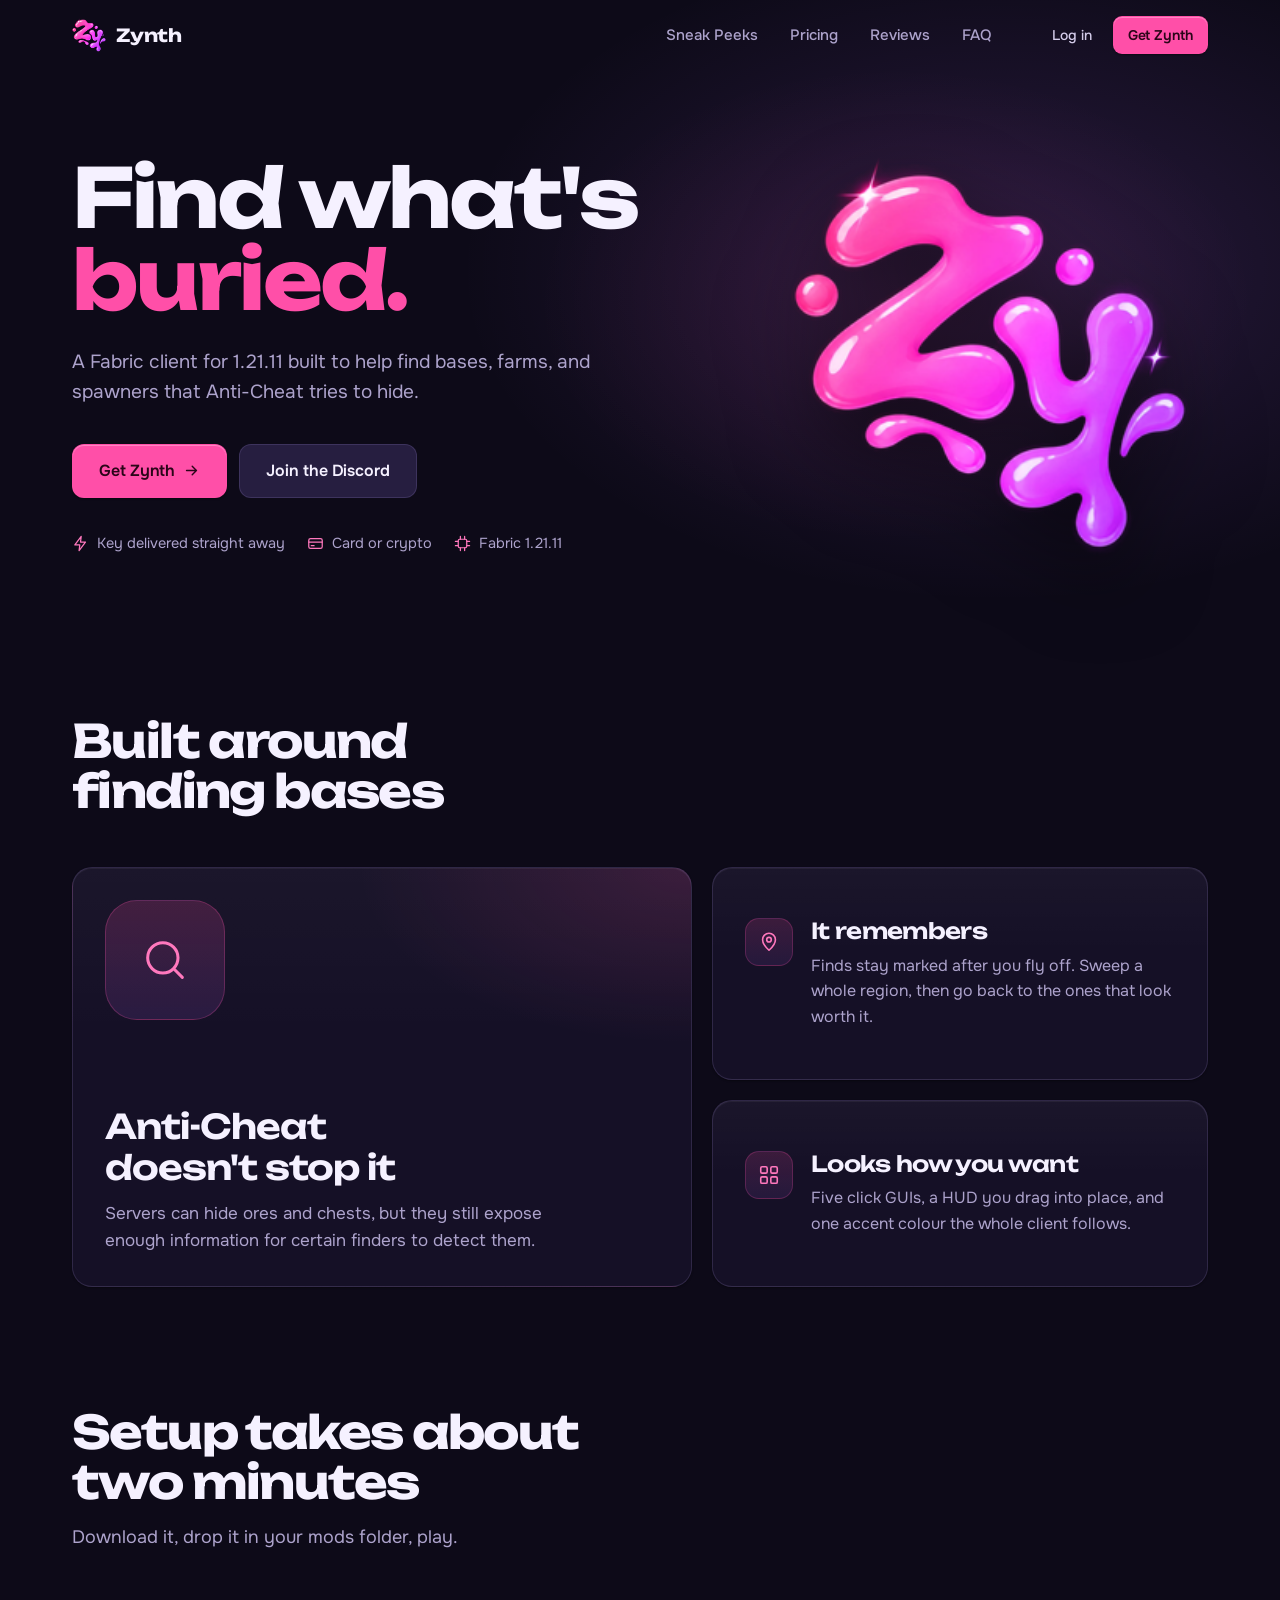
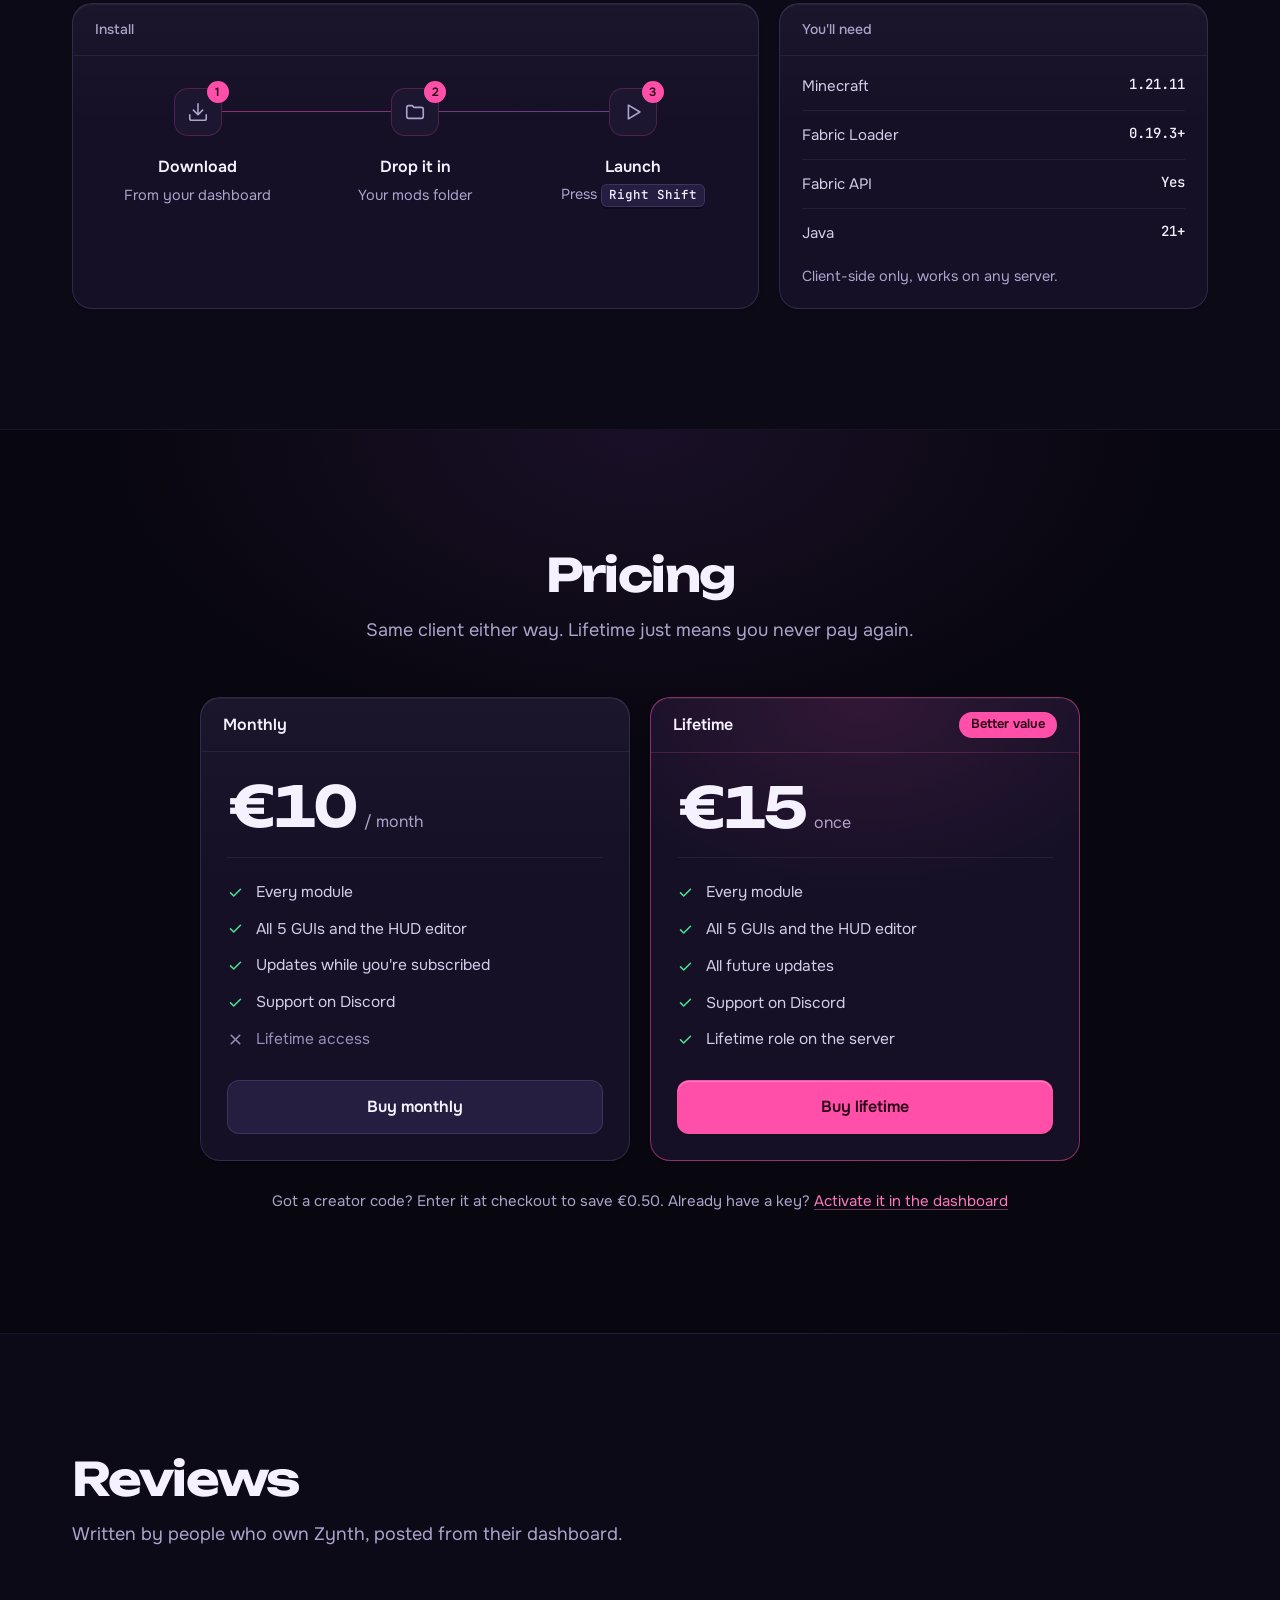
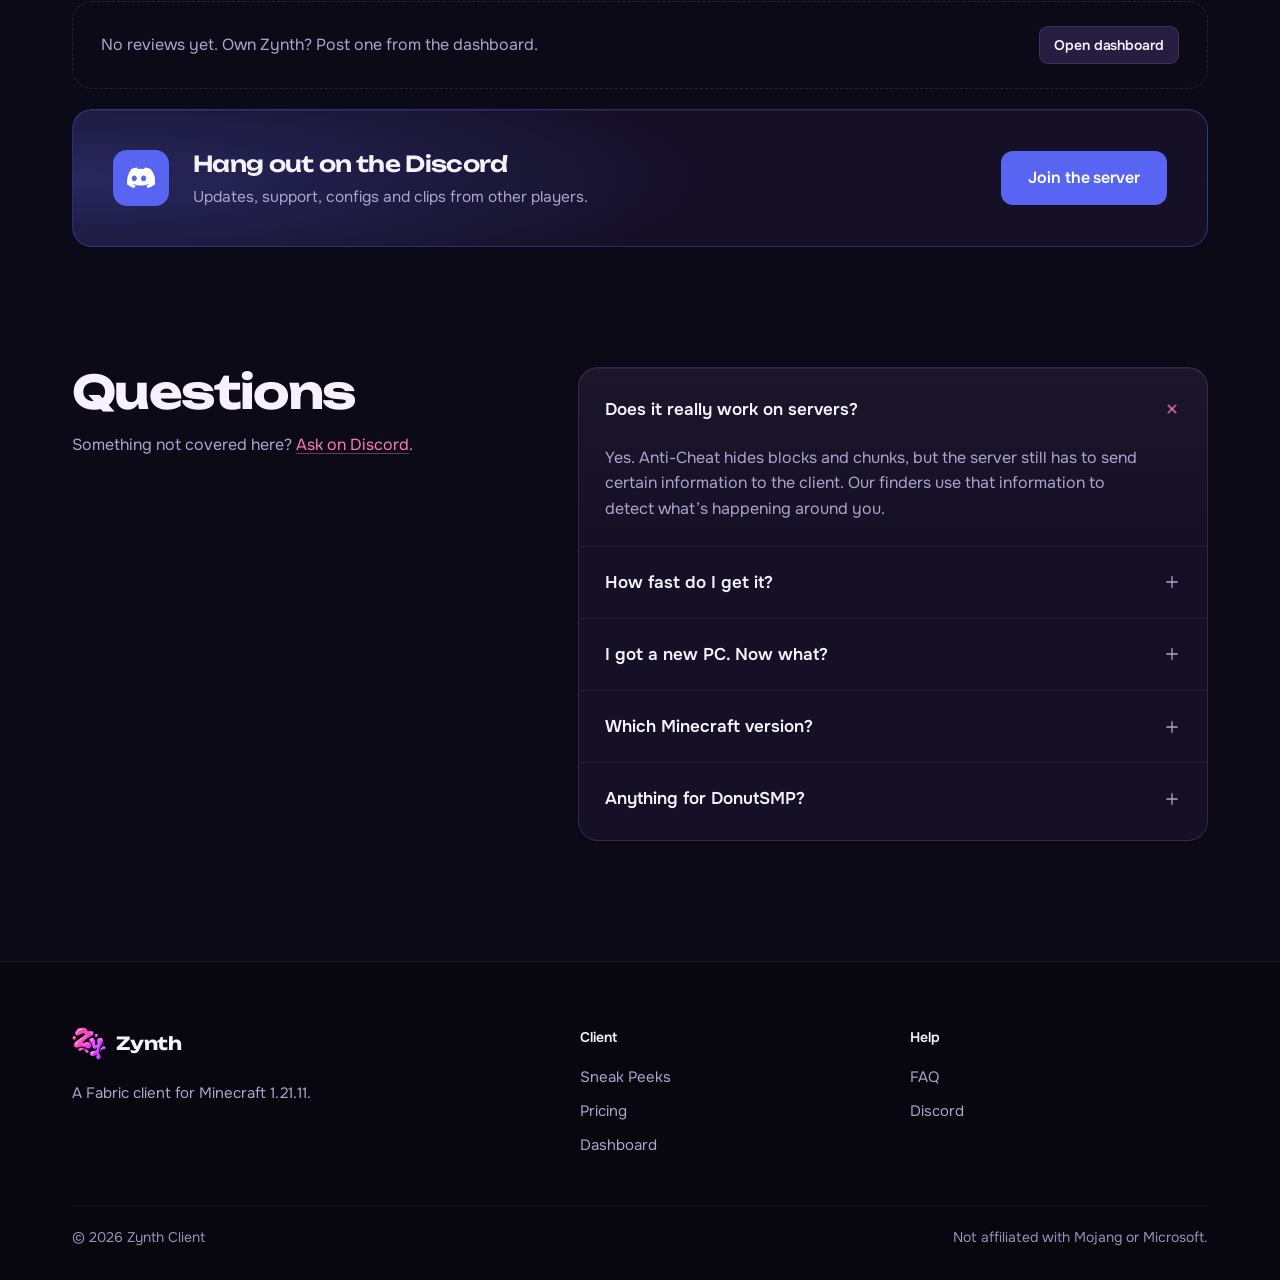
==== commit 461cd9e7: "Update index.html" ====
--- a/index.html
+++ b/index.html
@@ -4,7 +4,7 @@
 <meta charset="UTF-8">
 <meta name="viewport" content="width=device-width, initial-scale=1.0, viewport-fit=cover">
 <title>Zynth Client</title>
-<meta name="description" content="A Fabric client for 1.21.11 built to help find bases, farms, and spawners that Anti-Xray tries to hide.">
+<meta name="description" content="A Fabric client for 1.21.11 built to help find bases, farms, and spawners that Anti-Cheat tries to hide.">
 <meta name="theme-color" content="#0D0A18">
 <script>document.documentElement.classList.add('js');</script>
 <link rel="icon" type="image/png" sizes="32x32" href="assets/favicon-32.png">
@@ -179,7 +179,7 @@
   <div class="wrap hero-grid">
     <div>
       <h1 class="settle">Find what's <span class="accent">buried.</span></h1>
-      <p class="lead settle" style="--i:1">A Fabric client for 1.21.11 built to help find bases, farms, and spawners that Anti-Xray tries to hide.</p>
+      <p class="lead settle" style="--i:1">A Fabric client for 1.21.11 built to help find bases, farms, and spawners that Anti-Cheat tries to hide.</p>
       <div class="ctas settle" style="--i:2">
         <a href="#pricing" class="btn btn-primary btn-lg">Get Zynth<svg class="pi" aria-hidden="true"><use href="assets/icons.svg#i-arrow"/></svg></a>
         <a href="https://discord.com/invite/Xa6BaUTgVs" class="btn btn-secondary btn-lg">Join the Discord</a>
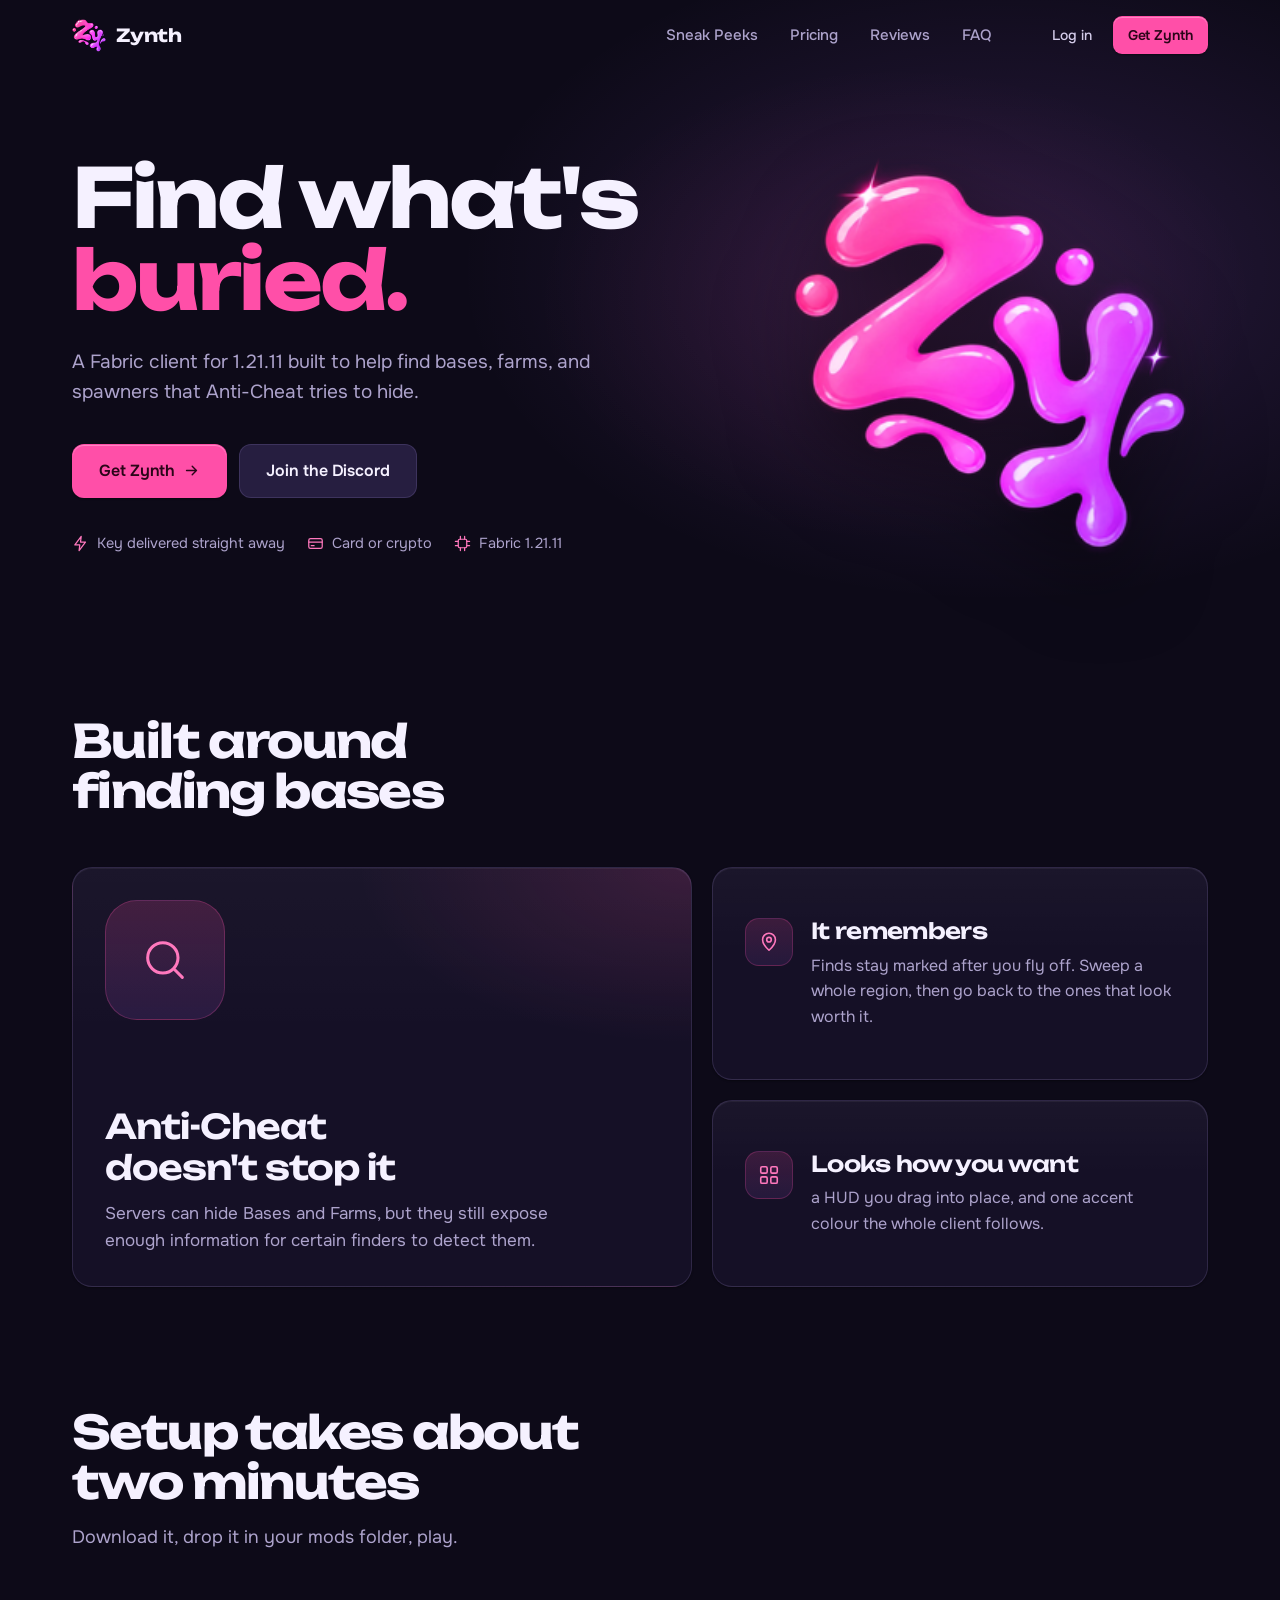
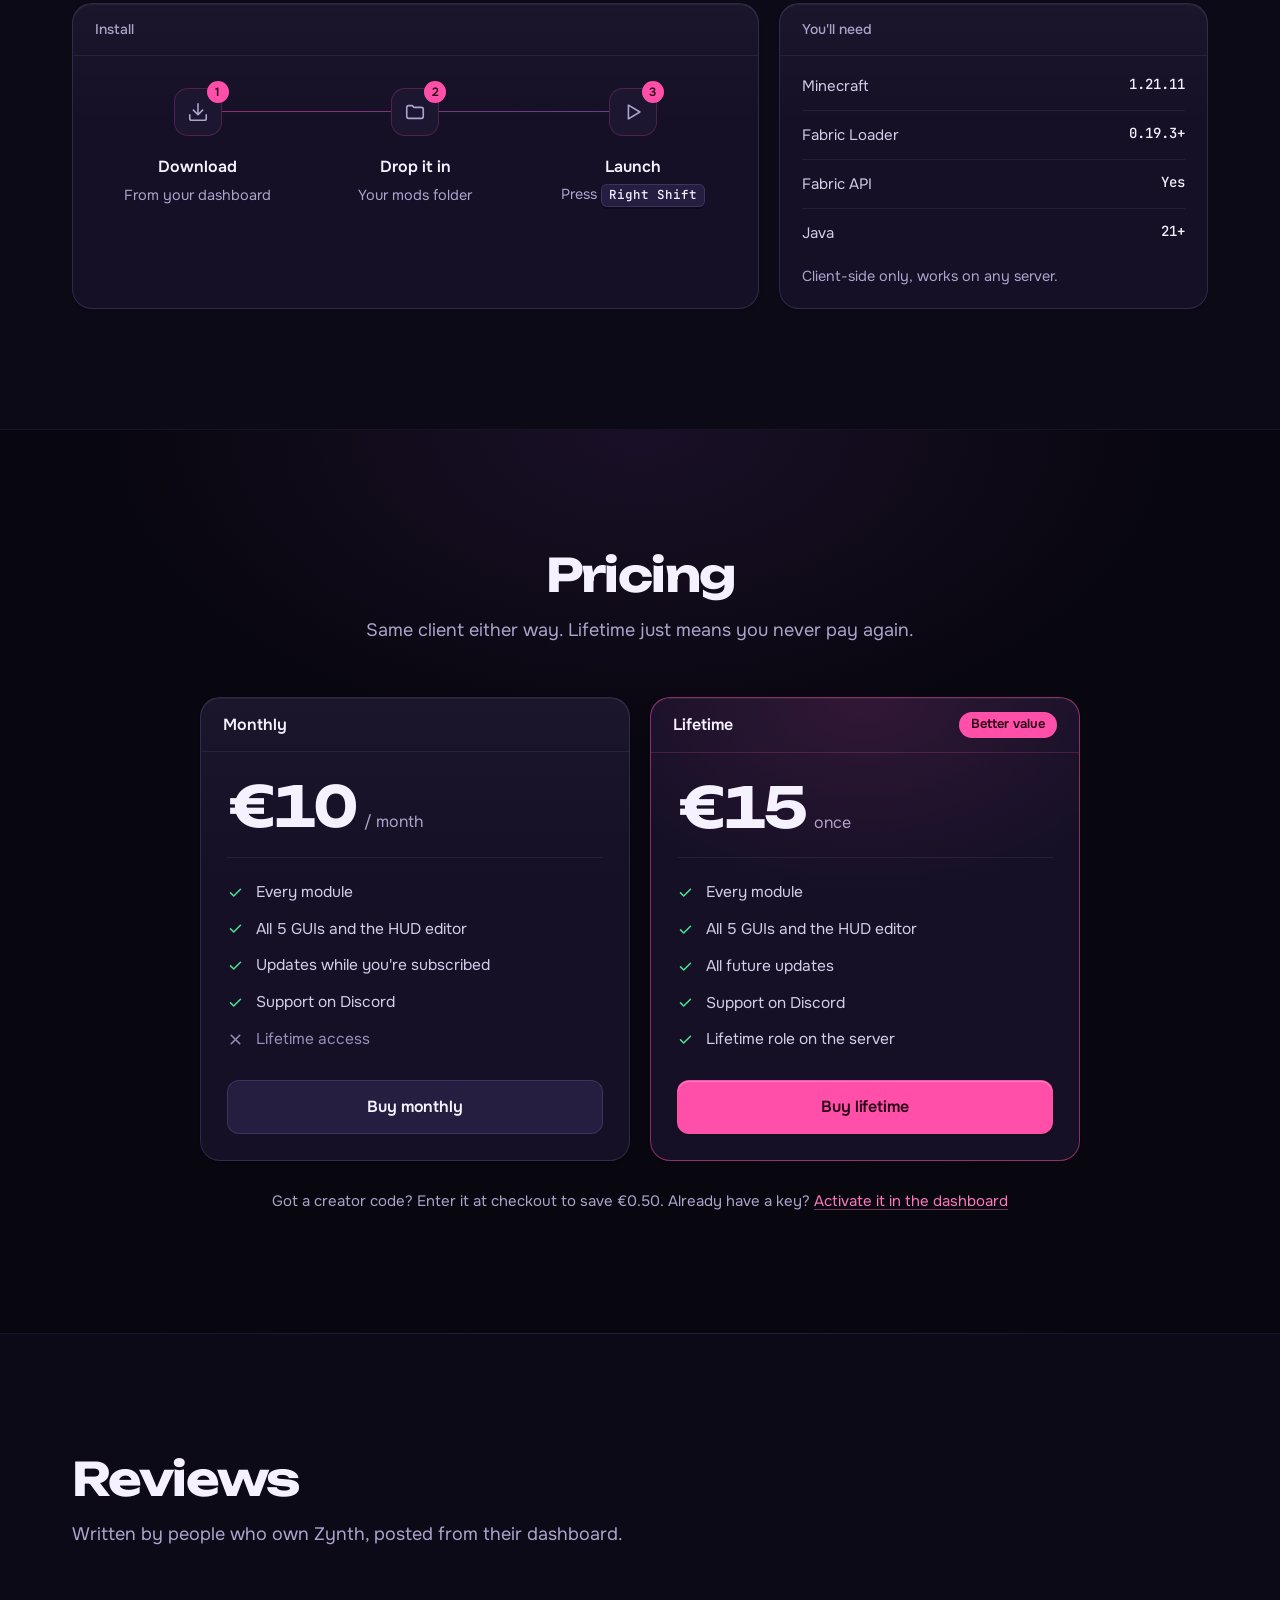
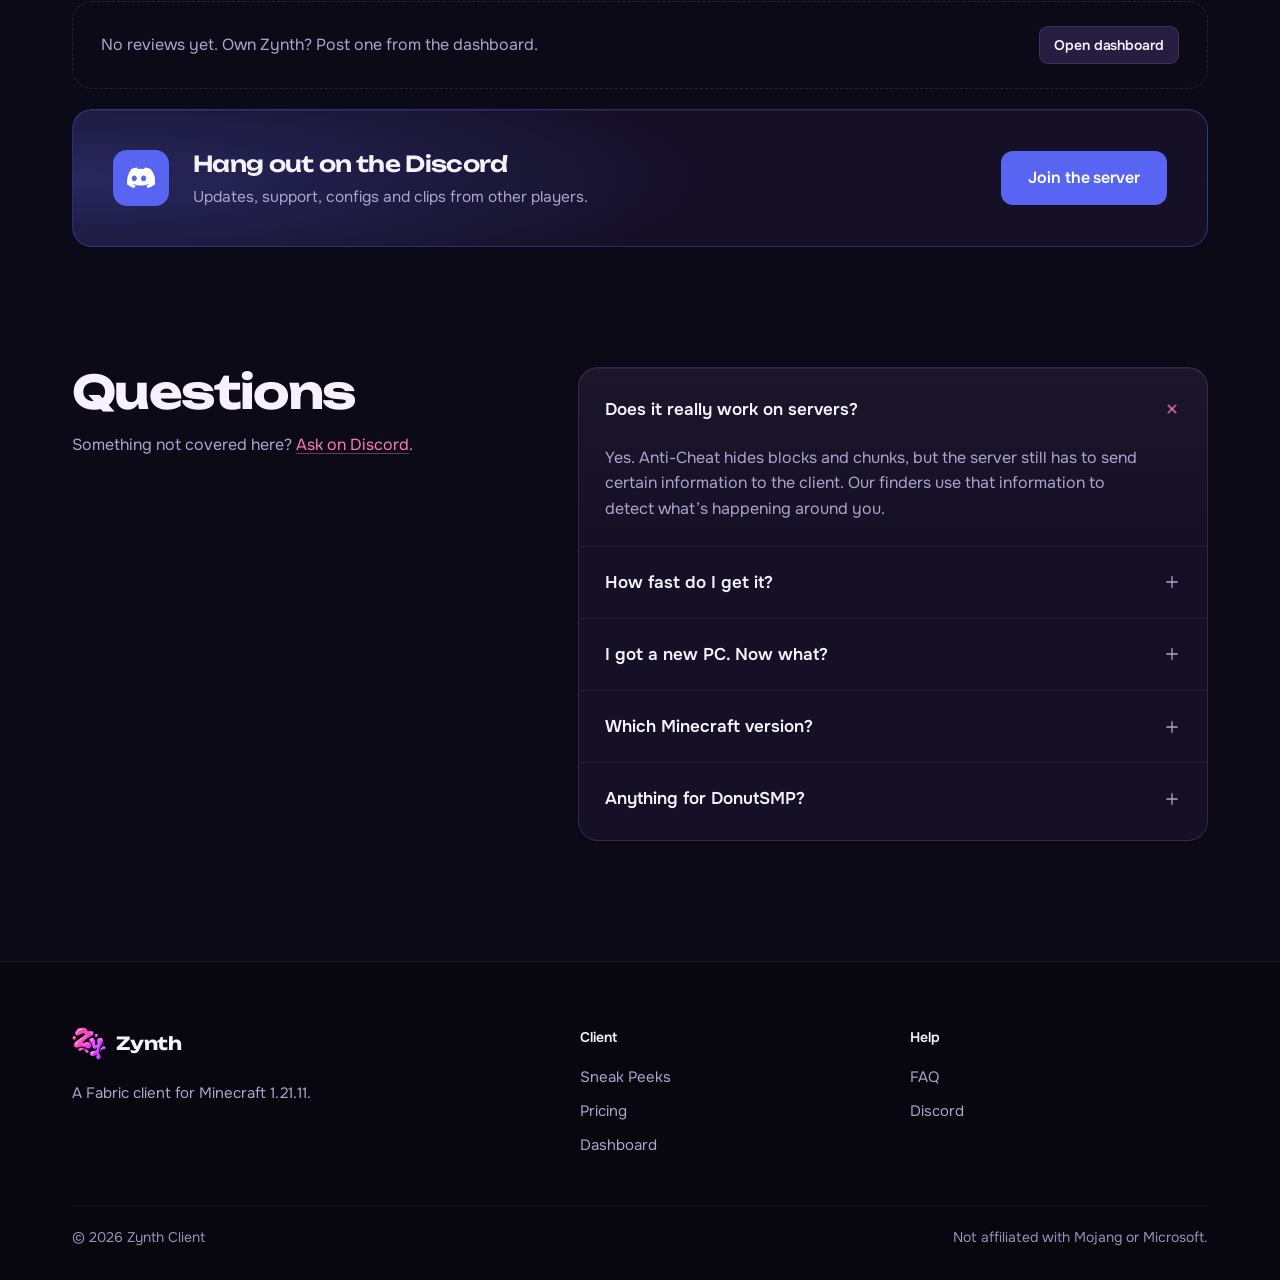
==== commit bc3c494b: "Update index.html" ====
--- a/index.html
+++ b/index.html
@@ -201,7 +201,7 @@
     <div class="bento">
       <article class="blk big">
         <span class="art"><svg class="pi" aria-hidden="true"><use href="assets/icons.svg#i-search"/></svg></span>
-        <div><h3>Anti-Cheat doesn't stop it</h3><p style="margin-top:12px">Servers can hide ores and chests, but they still expose enough information for certain finders to detect them.</p></div>
+        <div><h3>Anti-Cheat doesn't stop it</h3><p style="margin-top:12px">Servers can hide Bases and Farms, but they still expose enough information for certain finders to detect them.</p></div>
       </article>
       <article class="blk">
         <span class="slot"><svg class="pi" aria-hidden="true"><use href="assets/icons.svg#i-pin"/></svg></span>
@@ -209,7 +209,7 @@
       </article>
       <article class="blk">
         <span class="slot"><svg class="pi" aria-hidden="true"><use href="assets/icons.svg#i-grid"/></svg></span>
-        <h3>Looks how you want</h3><p>Five click GUIs, a HUD you drag into place, and one accent colour the whole client follows.</p>
+        <h3>Looks how you want</h3><p>a HUD you drag into place, and one accent colour the whole client follows.</p>
       </article>
     </div>
   </div>
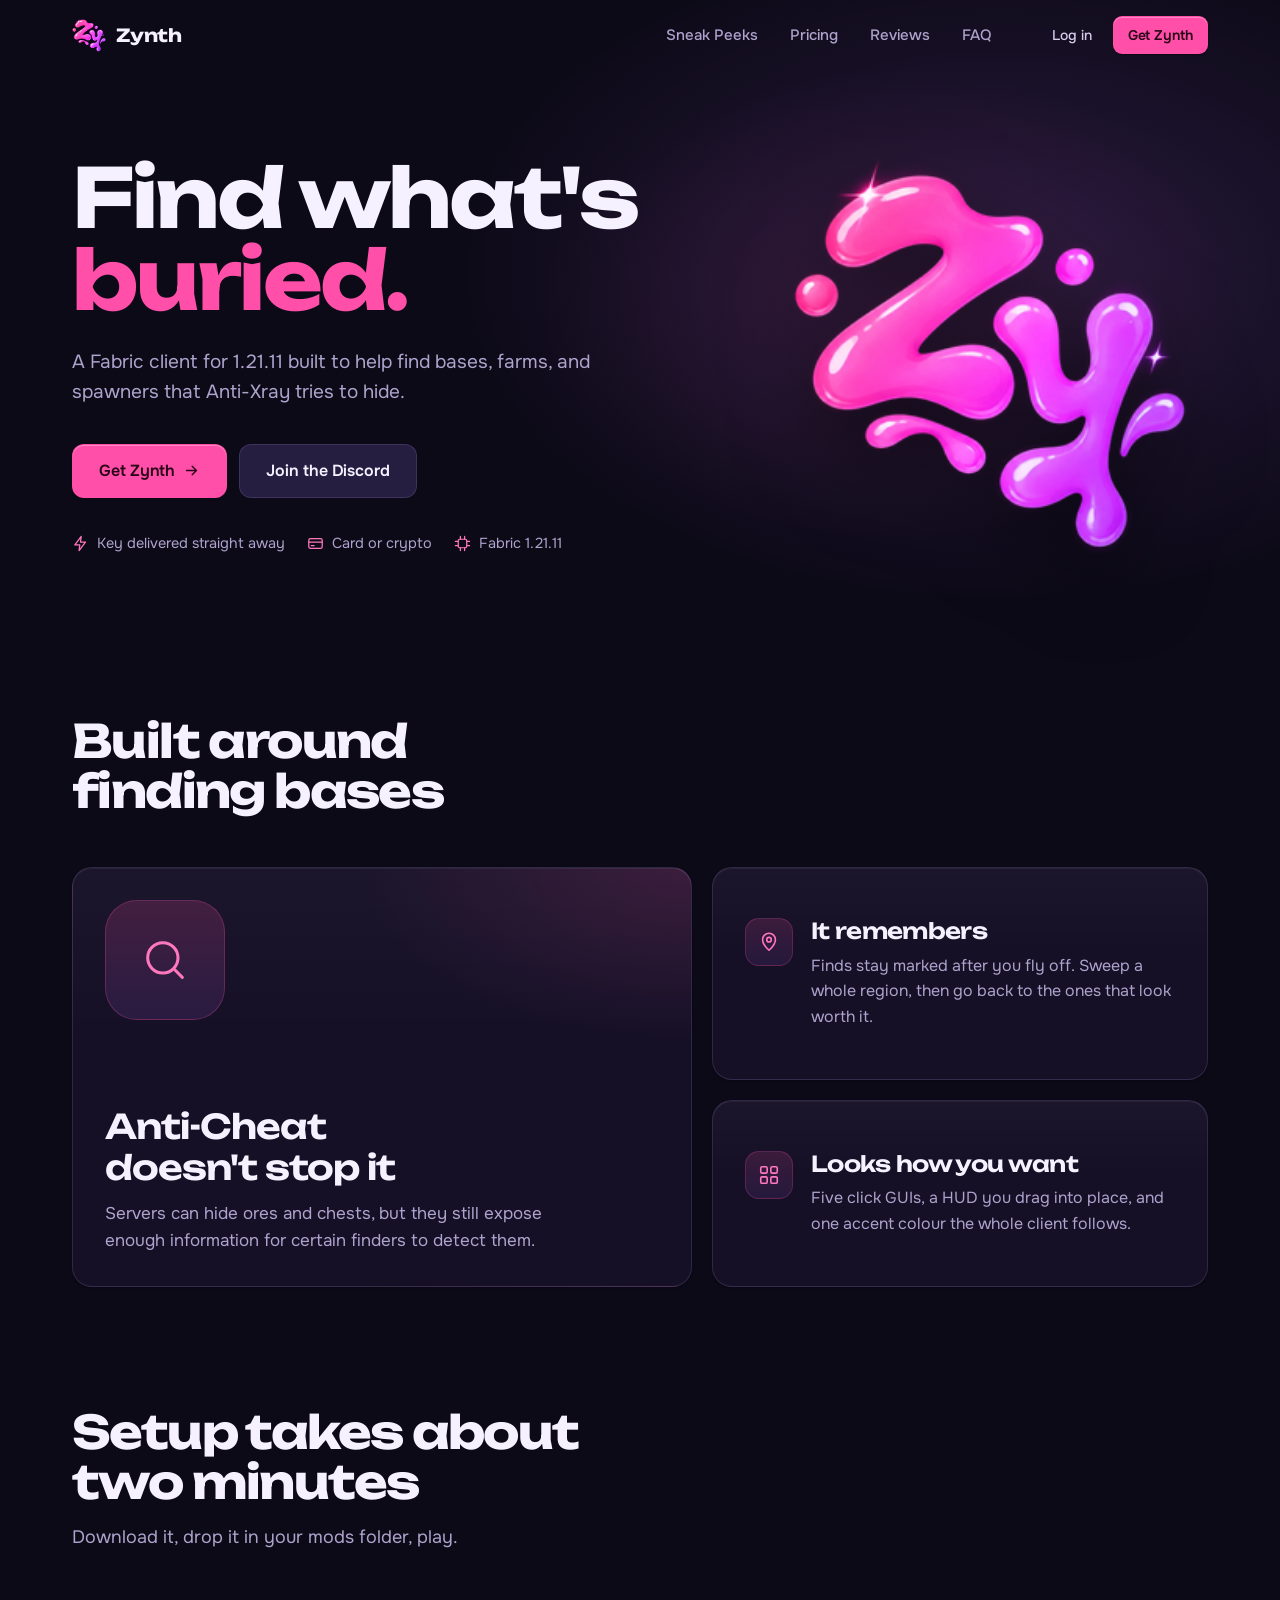
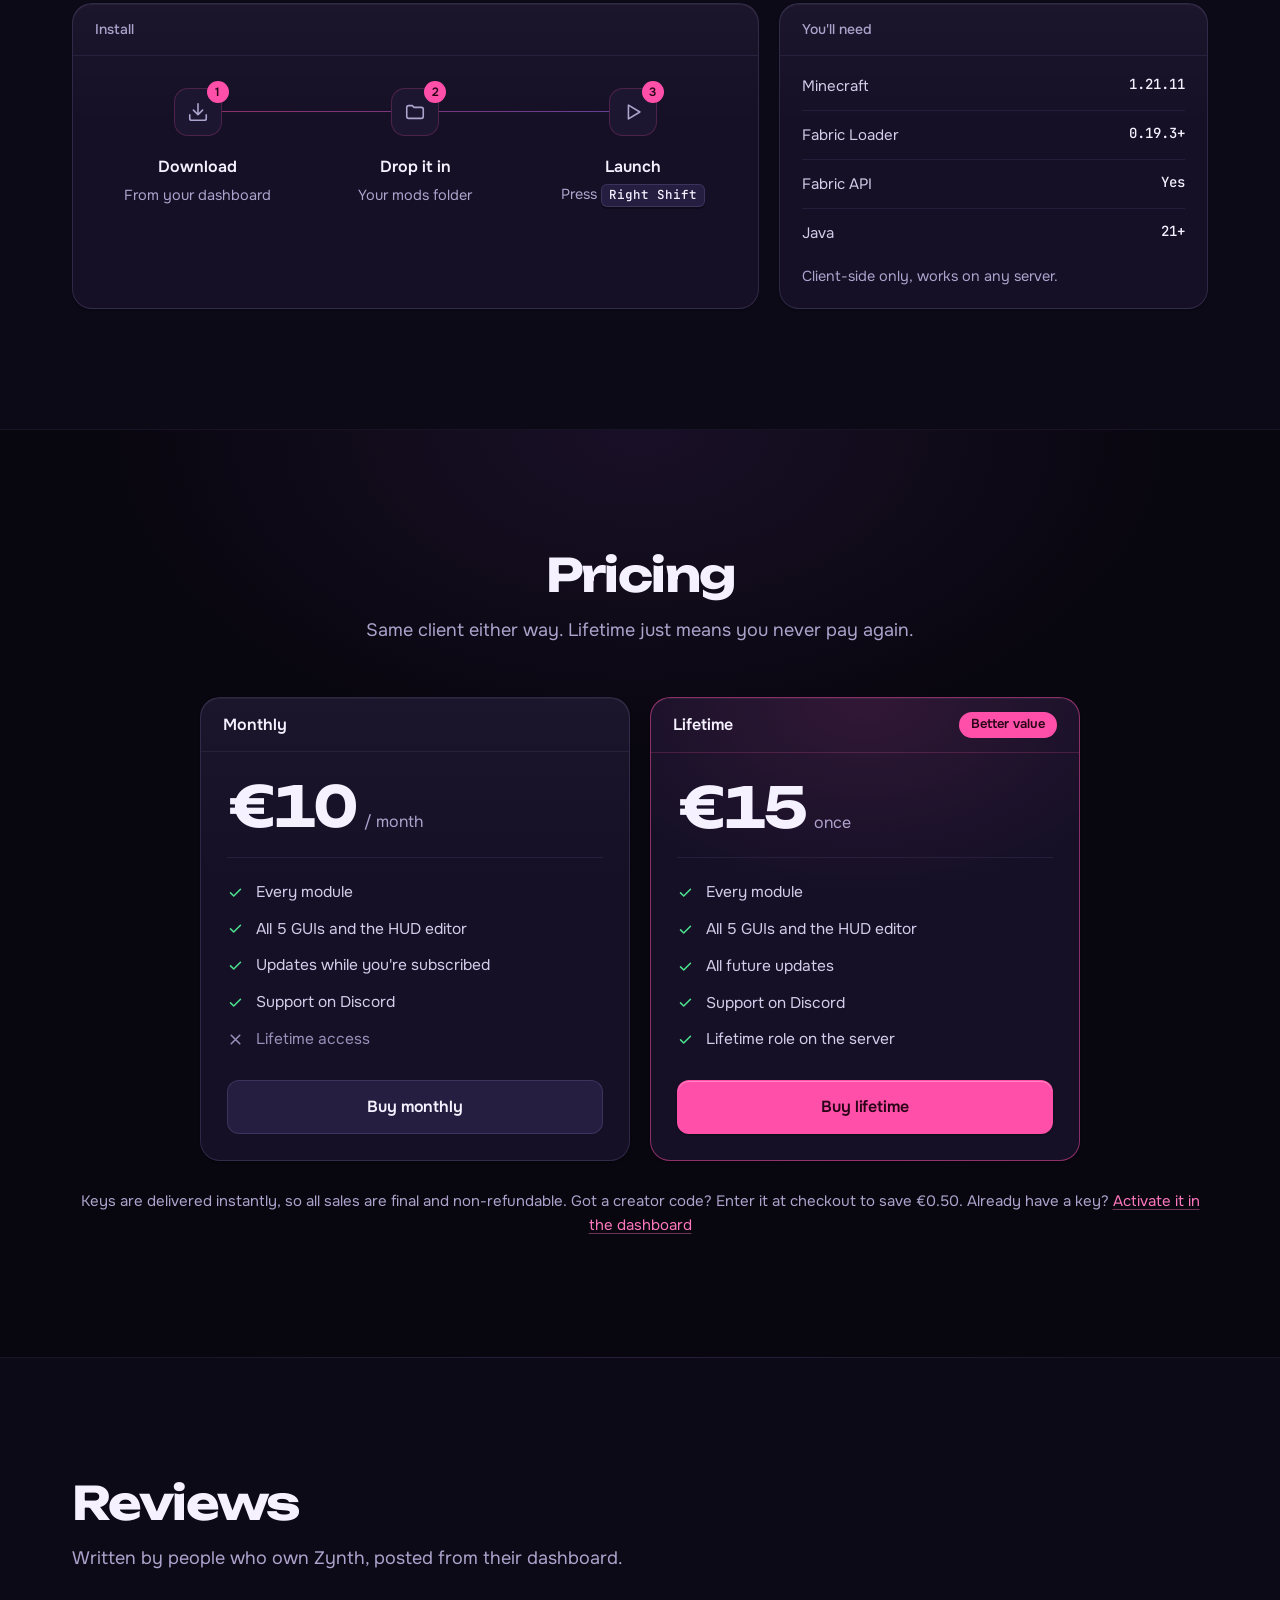
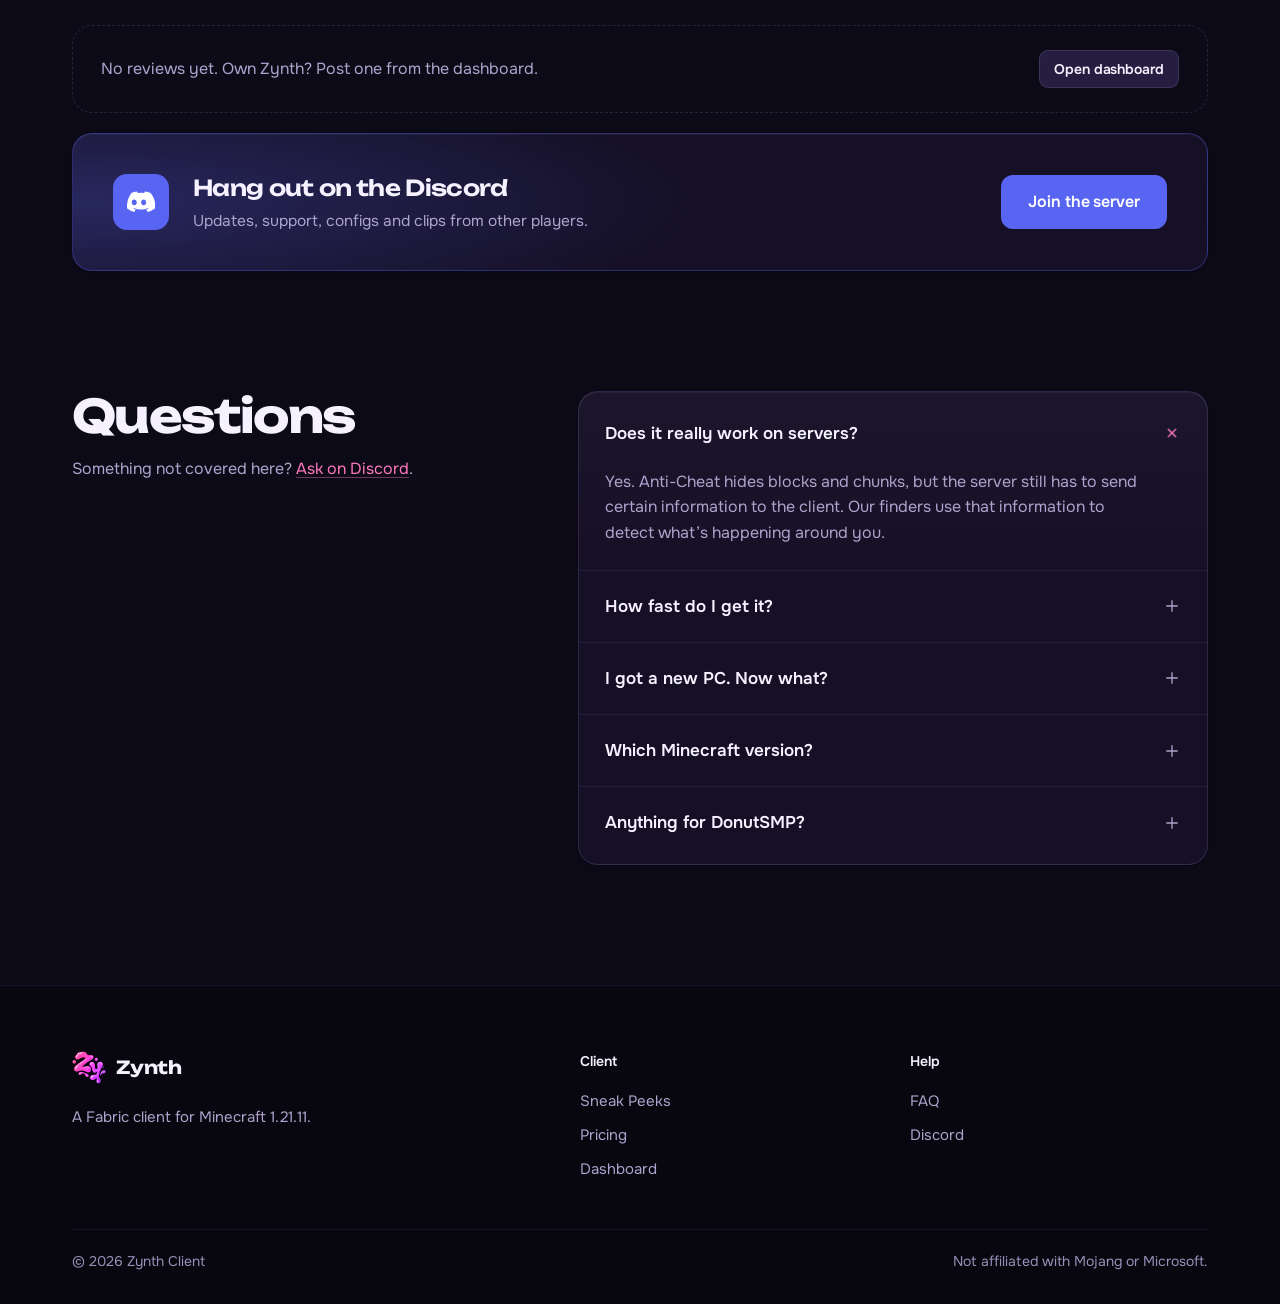
==== commit 1e029736: "Add files via upload" ====
--- a/index.html
+++ b/index.html
@@ -4,7 +4,7 @@
 <meta charset="UTF-8">
 <meta name="viewport" content="width=device-width, initial-scale=1.0, viewport-fit=cover">
 <title>Zynth Client</title>
-<meta name="description" content="A Fabric client for 1.21.11 built to help find bases, farms, and spawners that Anti-Cheat tries to hide.">
+<meta name="description" content="A Fabric client for 1.21.11 built to help find bases, farms, and spawners that Anti-Xray tries to hide.">
 <meta name="theme-color" content="#0D0A18">
 <script>document.documentElement.classList.add('js');</script>
 <link rel="icon" type="image/png" sizes="32x32" href="assets/favicon-32.png">
@@ -179,7 +179,7 @@
   <div class="wrap hero-grid">
     <div>
       <h1 class="settle">Find what's <span class="accent">buried.</span></h1>
-      <p class="lead settle" style="--i:1">A Fabric client for 1.21.11 built to help find bases, farms, and spawners that Anti-Cheat tries to hide.</p>
+      <p class="lead settle" style="--i:1">A Fabric client for 1.21.11 built to help find bases, farms, and spawners that Anti-Xray tries to hide.</p>
       <div class="ctas settle" style="--i:2">
         <a href="#pricing" class="btn btn-primary btn-lg">Get Zynth<svg class="pi" aria-hidden="true"><use href="assets/icons.svg#i-arrow"/></svg></a>
         <a href="https://discord.com/invite/Xa6BaUTgVs" class="btn btn-secondary btn-lg">Join the Discord</a>
@@ -201,7 +201,7 @@
     <div class="bento">
       <article class="blk big">
         <span class="art"><svg class="pi" aria-hidden="true"><use href="assets/icons.svg#i-search"/></svg></span>
-        <div><h3>Anti-Cheat doesn't stop it</h3><p style="margin-top:12px">Servers can hide Bases and Farms, but they still expose enough information for certain finders to detect them.</p></div>
+        <div><h3>Anti-Cheat doesn't stop it</h3><p style="margin-top:12px">Servers can hide ores and chests, but they still expose enough information for certain finders to detect them.</p></div>
       </article>
       <article class="blk">
         <span class="slot"><svg class="pi" aria-hidden="true"><use href="assets/icons.svg#i-pin"/></svg></span>
@@ -209,7 +209,7 @@
       </article>
       <article class="blk">
         <span class="slot"><svg class="pi" aria-hidden="true"><use href="assets/icons.svg#i-grid"/></svg></span>
-        <h3>Looks how you want</h3><p>a HUD you drag into place, and one accent colour the whole client follows.</p>
+        <h3>Looks how you want</h3><p>Five click GUIs, a HUD you drag into place, and one accent colour the whole client follows.</p>
       </article>
     </div>
   </div>
@@ -282,7 +282,7 @@
         </div>
       </div>
     </div>
-    <p class="after">Got a creator code? Enter it at checkout to save €0.50. Already have a key? <a class="link" href="dashboard.html">Activate it in the dashboard</a></p>
+    <p class="after">Keys are delivered instantly, so all sales are final and non-refundable. Got a creator code? Enter it at checkout to save €0.50. Already have a key? <a class="link" href="dashboard.html">Activate it in the dashboard</a></p>
   </div>
 </section>
 
